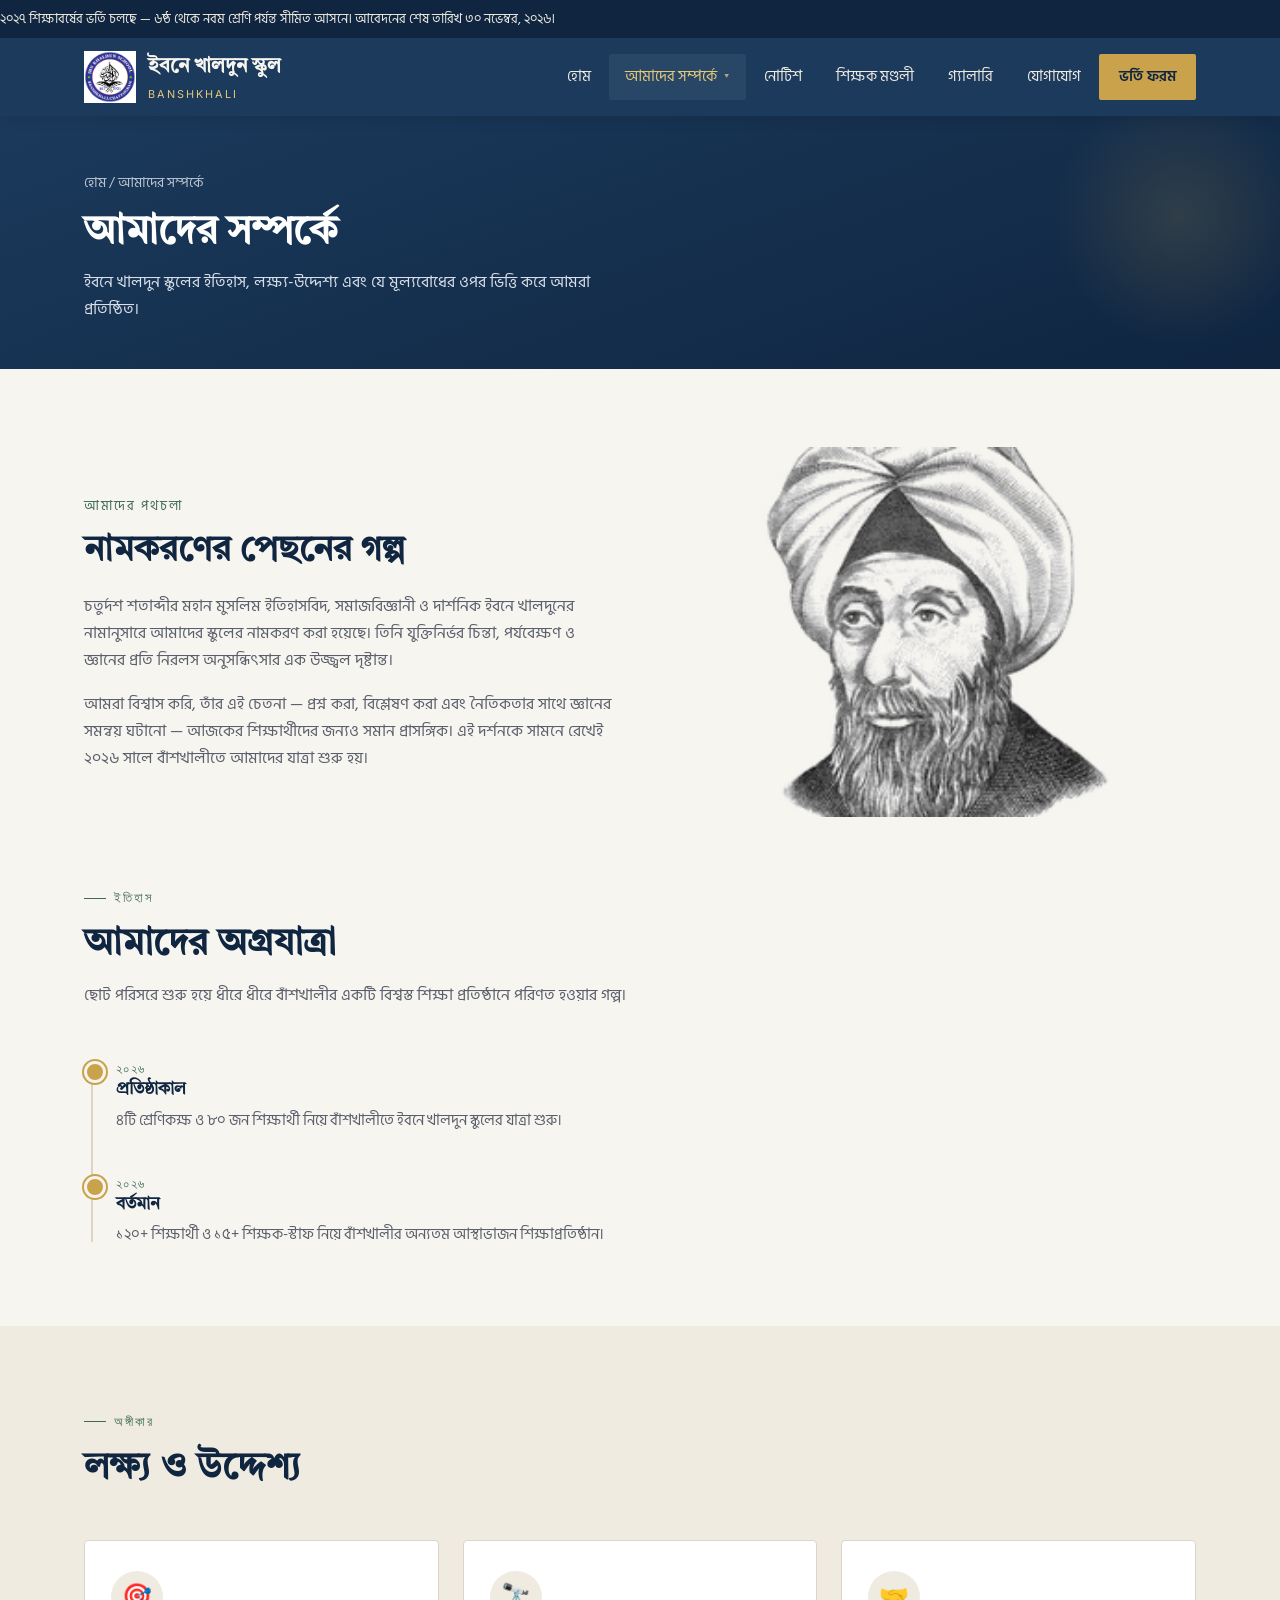
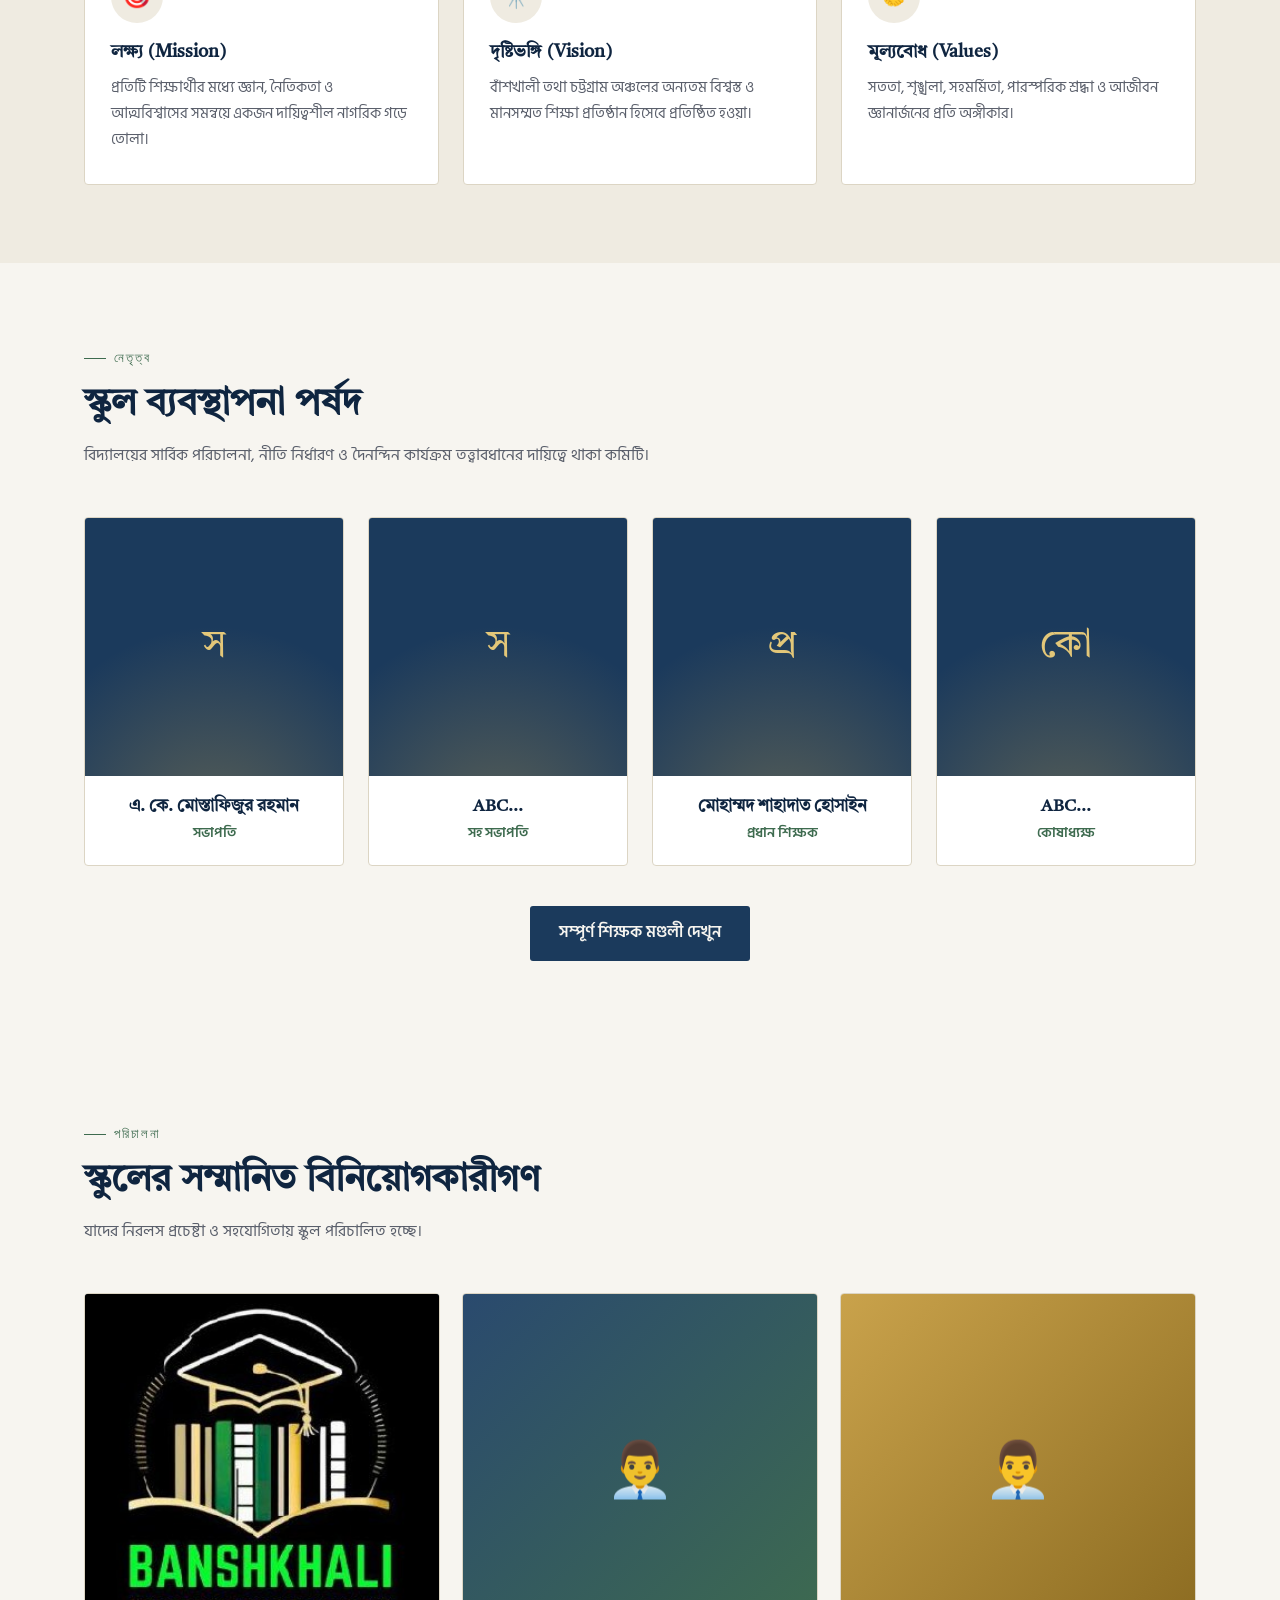
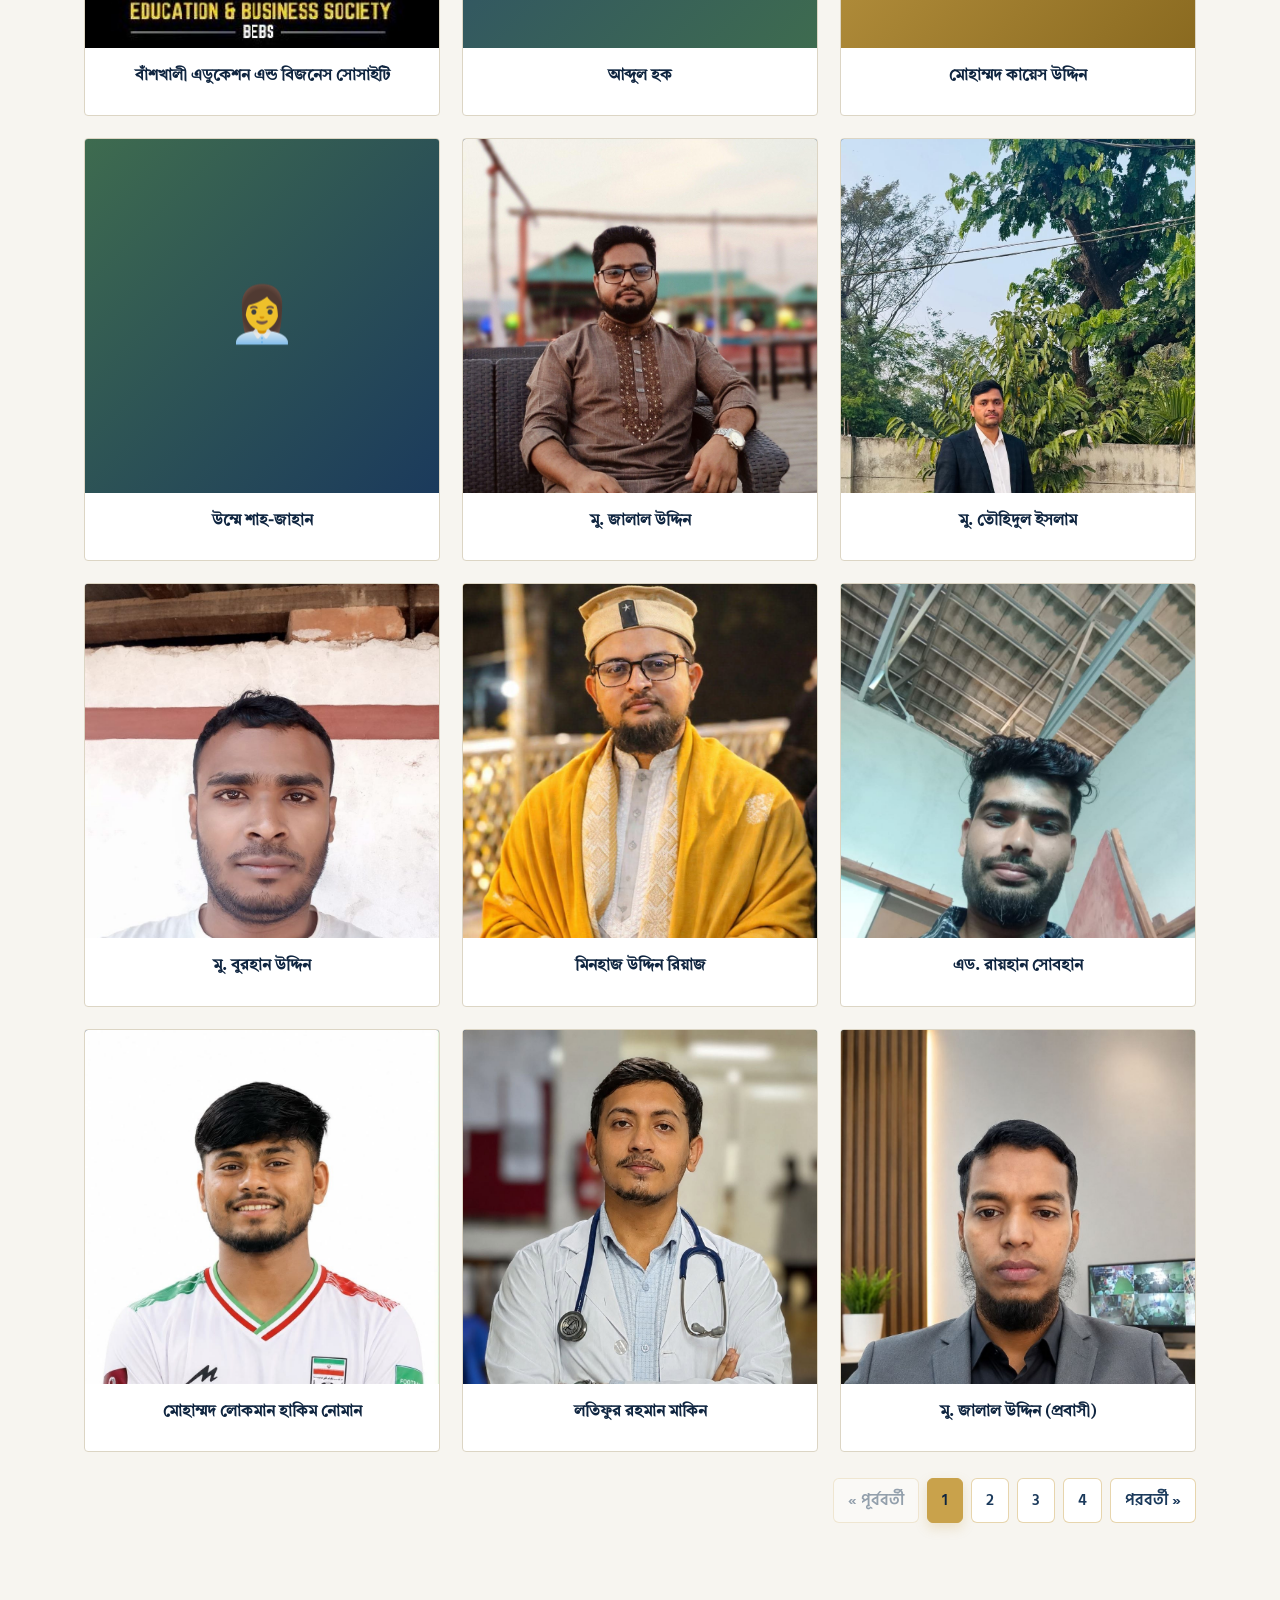
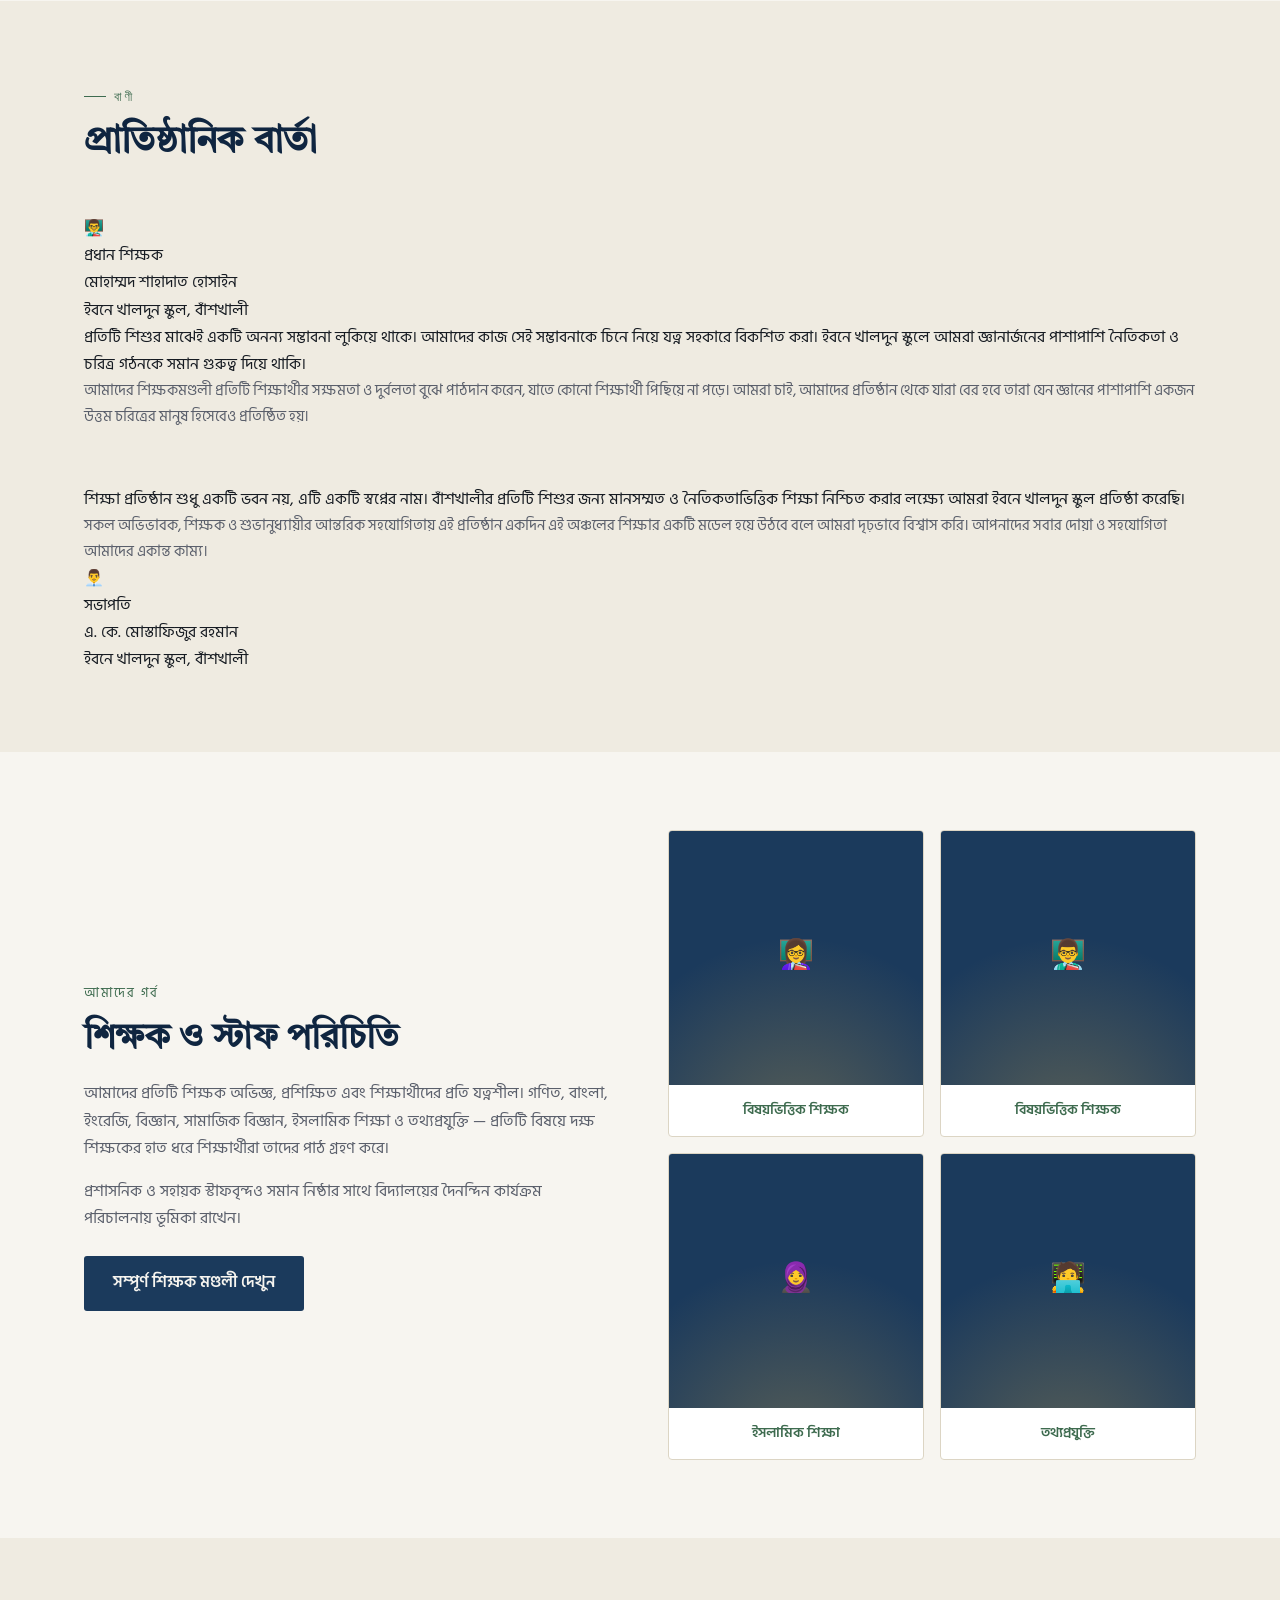
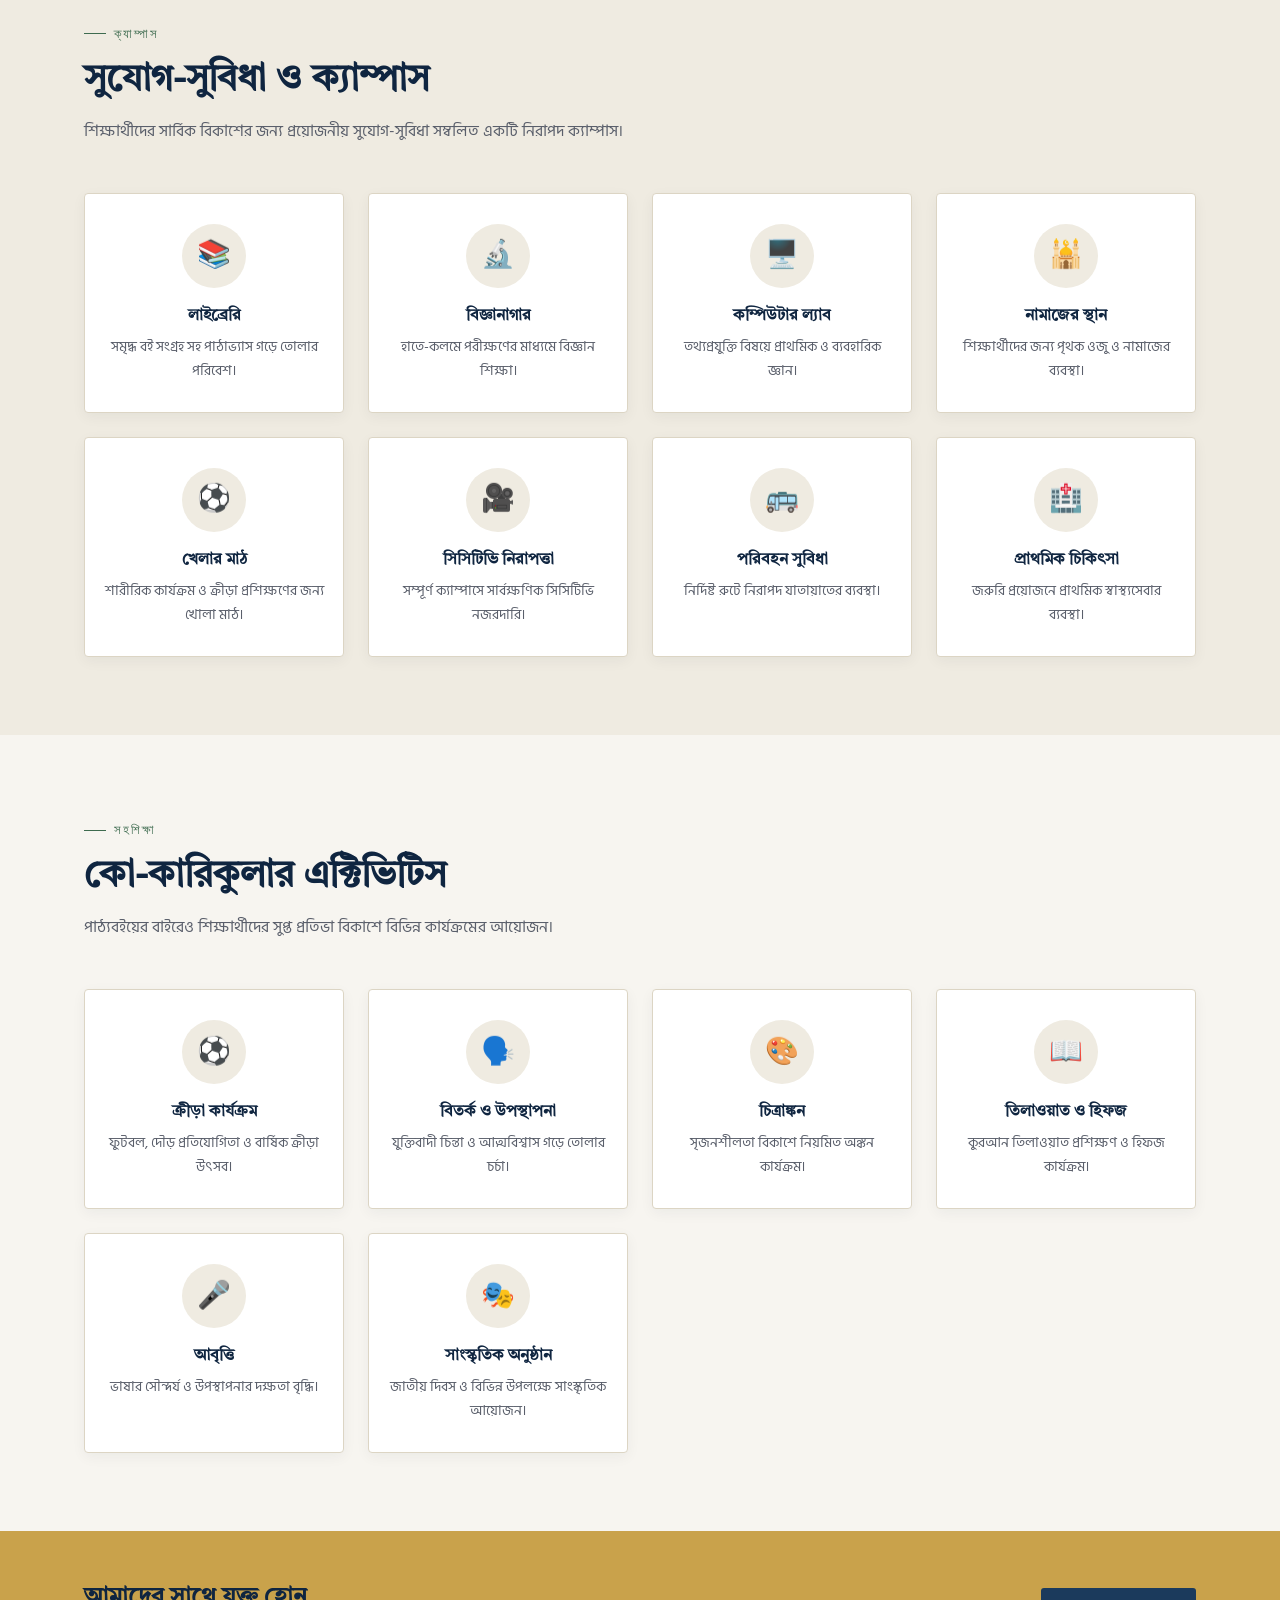
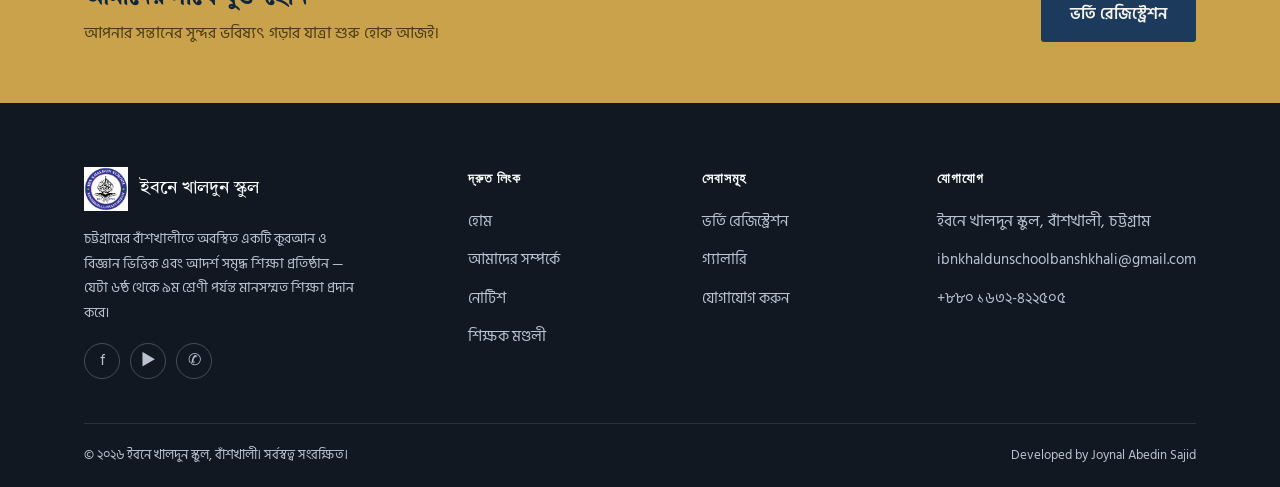
==== about.html @ ee24d661 "Add school website files" ====
<!DOCTYPE html>
<html lang="bn">

<head>
  <meta charset="UTF-8">
  <meta name="viewport" content="width=device-width, initial-scale=1">
  <meta name="robots" content="noindex, nofollow">
  <title>আমাদের সম্পর্কে — Ibn Khaldun School, Banshkhali</title>
  <link rel="icon" href="../assets/img/logo.png" type="image/png">
  <link rel="stylesheet" href="../assets/style.css">
</head>

<body>

  <div class="topbar">
    <div class="marquee">
      <div class="marquee-track">
        <span>২০২৭ শিক্ষাবর্ষের ভর্তি চলছে — ৬ষ্ঠ থেকে নবম শ্রেণি পর্যন্ত সীমিত আসনে। আবেদনের শেষ তারিখ ৩০ নভেম্বর,
          ২০২৬।</span>
      </div>
    </div>
  </div>

  <header class="site-header">
    <div class="nav-wrap">
      <a href="../index.html" class="brand">
        <img src="../assets/img/logo.png" alt="ইবনে খালদুন স্কুল লোগো">
        <div class="brand-text">
          <div class="bn">ইবনে খালদুন স্কুল</div>
          <div class="en">Banshkhali</div>
        </div>
      </a>
      <button class="hamburger" aria-label="মেনু খুলুন"
        aria-expanded="false"><span></span><span></span><span></span></button>
      <nav class="main-nav">
        <ul>
          <li><a href="../index.html">হোম</a></li>
          <li class="has-dropdown open-page">
            <a href="about.html" class="active">আমাদের সম্পর্কে <span class="caret">▾</span></a>
            <button class="dd-toggle" aria-label="সাবমেনু খুলুন"><span class="caret">▾</span></button>
            <div class="dropdown-panel">
              <a href="about.html#history"><span class="dd-ic">📖</span> আমাদের পরিচিতি ও ইতিহাস</a>
              <a href="about.html#board"><span class="dd-ic">🏛️</span> স্কুল পরিচালনা পর্ষদ</a>
              <a href="about.html#shareholders"><span class="dd-ic">🤝</span> সম্মানিত বিনিয়োগকারীগণ</a>
              <a href="about.html#staff-intro"><span class="dd-ic">👩‍🏫</span> শিক্ষক ও স্টাফ পরিচিতি</a>
              <a href="about.html#facilities"><span class="dd-ic">🏫</span> সুযোগ-সুবিধা ও ক্যাম্পাস</a>
              <a href="about.html#cocurricular"><span class="dd-ic">🎭</span> কো-কারিকুলার এক্টিভিটিস</a>
            </div>
          </li>
          <li><a href="notices.html">নোটিশ</a></li>
          <li><a href="staff.html">শিক্ষক মণ্ডলী</a></li>
          <li><a href="gallery.html">গ্যালারি</a></li>
          <li><a href="contact.html">যোগাযোগ</a></li>
          <li><a href="admission.html" class="nav-cta">ভর্তি ফরম</a></li>
        </ul>
      </nav>
    </div>
  </header>

  <div class="page-head">
    <div class="container">
      <div class="breadcrumb"><a href="../index.html">হোম</a> / আমাদের সম্পর্কে</div>
      <h1>আমাদের সম্পর্কে</h1>
      <p>ইবনে খালদুন স্কুলের ইতিহাস, লক্ষ্য-উদ্দেশ্য এবং যে মূল্যবোধের ওপর ভিত্তি করে আমরা প্রতিষ্ঠিত।</p>
    </div>
  </div>

  <!-- 1. স্কুলের পরিচিতি ও ইতিহাস -->
  <section id="history">
    <div class="container">
      <div class="grid-2" style="align-items:center; gap:56px;">
        <div class="reveal">
          <div class="kicker"
            style="display:inline-flex; align-items:center; gap:8px; color:var(--green); font-size:0.8rem; letter-spacing:2px; text-transform:uppercase; margin-bottom:12px;">
            আমাদের পথচলা</div>
          <h2 style="font-size:clamp(1.6rem,3vw,2.2rem); margin-bottom:18px;">নামকরণের পেছনের গল্প</h2>
          <p style="color:#5A5F6B; margin-bottom:16px;">চতুর্দশ শতাব্দীর মহান মুসলিম ইতিহাসবিদ, সমাজবিজ্ঞানী ও দার্শনিক
            ইবনে খালদুনের নামানুসারে আমাদের স্কুলের নামকরণ করা হয়েছে। তিনি যুক্তিনির্ভর চিন্তা, পর্যবেক্ষণ ও জ্ঞানের
            প্রতি নিরলস অনুসন্ধিৎসার এক উজ্জ্বল দৃষ্টান্ত।</p>
          <p style="color:#5A5F6B;">আমরা বিশ্বাস করি, তাঁর এই চেতনা — প্রশ্ন করা, বিশ্লেষণ করা এবং নৈতিকতার সাথে জ্ঞানের
            সমন্বয় ঘটানো — আজকের শিক্ষার্থীদের জন্যও সমান প্রাসঙ্গিক। এই দর্শনকে সামনে রেখেই ২০২৬ সালে বাঁশখালীতে
            আমাদের যাত্রা শুরু হয়।</p>
        </div>
        <div class="reveal">
          <img src="../assets/img/Ibn-Khaldun.webp" alt="ইবনে খালদুন"
            style="width:70%; margin:0 auto; border-radius:8px; display:block;">
        </div>
      </div>

      <div class="section-head reveal mt-40" style="margin-top:64px;">
        <div class="kicker">ইতিহাস</div>
        <h2>আমাদের অগ্রযাত্রা</h2>
        <p>ছোট পরিসরে শুরু হয়ে ধীরে ধীরে বাঁশখালীর একটি বিশ্বস্ত শিক্ষা প্রতিষ্ঠানে পরিণত হওয়ার গল্প।</p>
      </div>
      <div class="timeline reveal">
        <div class="timeline-item">
          <div class="year">২০২৬</div>
          <h4>প্রতিষ্ঠাকাল</h4>
          <p>৪টি শ্রেণিকক্ষ ও ৮০ জন শিক্ষার্থী নিয়ে বাঁশখালীতে ইবনে খালদুন স্কুলের যাত্রা শুরু।</p>
        </div>
        <div class="timeline-item">
          <div class="year">২০২৬</div>
          <h4>বর্তমান</h4>
          <p>১২০+ শিক্ষার্থী ও ১৫+ শিক্ষক-স্টাফ নিয়ে বাঁশখালীর অন্যতম আস্থাভাজন শিক্ষাপ্রতিষ্ঠান।</p>
        </div>
      </div>
    </div>
  </section>

  <!-- 2. লক্ষ্য ও উদ্দেশ্য -->
  <section class="section-alt" id="mission">
    <div class="container">
      <div class="section-head reveal">
        <div class="kicker">অঙ্গীকার</div>
        <h2>লক্ষ্য ও উদ্দেশ্য</h2>
      </div>
      <div class="grid-3">
        <div class="card reveal">
          <div class="icon">🎯</div>
          <h3>লক্ষ্য (Mission)</h3>
          <p>প্রতিটি শিক্ষার্থীর মধ্যে জ্ঞান, নৈতিকতা ও আত্মবিশ্বাসের সমন্বয়ে একজন দায়িত্বশীল নাগরিক গড়ে তোলা।</p>
        </div>
        <div class="card reveal">
          <div class="icon">🔭</div>
          <h3>দৃষ্টিভঙ্গি (Vision)</h3>
          <p>বাঁশখালী তথা চট্টগ্রাম অঞ্চলের অন্যতম বিশ্বস্ত ও মানসম্মত শিক্ষা প্রতিষ্ঠান হিসেবে প্রতিষ্ঠিত হওয়া।</p>
        </div>
        <div class="card reveal">
          <div class="icon">🤝</div>
          <h3>মূল্যবোধ (Values)</h3>
          <p>সততা, শৃঙ্খলা, সহমর্মিতা, পারস্পরিক শ্রদ্ধা ও আজীবন জ্ঞানার্জনের প্রতি অঙ্গীকার।</p>
        </div>
      </div>
    </div>
  </section>

  <!-- 3. স্কুল ব্যবস্থাপনা পর্ষদ -->
  <section id="board">
    <div class="container">
      <div class="section-head reveal">
        <div class="kicker">নেতৃত্ব</div>
        <h2>স্কুল ব্যবস্থাপনা পর্ষদ</h2>
        <p>বিদ্যালয়ের সার্বিক পরিচালনা, নীতি নির্ধারণ ও দৈনন্দিন কার্যক্রম তত্ত্বাবধানের দায়িত্বে থাকা কমিটি।</p>
      </div>
      <div class="grid-4 reveal">
        <div class="staff-card">
          <div class="staff-photo">স</div>
          <div class="staff-info">
            <h4>এ. কে. মোস্তাফিজুর রহমান</h4>
            <div class="role">সভাপতি</div>
          </div>
        </div>
        <div class="staff-card">
          <div class="staff-photo">স</div>
          <div class="staff-info">
            <h4>ABC...</h4>
            <div class="role">সহ সভাপতি</div>
          </div>
        </div>
        <div class="staff-card">
          <div class="staff-photo">প্র</div>
          <div class="staff-info">
            <h4>মোহাম্মদ শাহাদাত হোসাইন</h4>
            <div class="role">প্রধান শিক্ষক</div>
          </div>
        </div>
        <div class="staff-card">
          <div class="staff-photo">কো</div>
          <div class="staff-info">
            <h4>ABC...</h4>
            <div class="role">কোষাধ্যক্ষ</div>
          </div>
        </div>
      </div>
      <div class="center mt-40 reveal">
        <a href="staff.html" class="btn btn-navy">সম্পূর্ণ শিক্ষক মণ্ডলী দেখুন</a>
      </div>
    </div>
  </section>

  <!-- 4. স্কুলের সম্মানিত বিনিয়োগকারী ও পৃষ্ঠপোষকগণ -->
  <section class="shareholders" id="shareholders">
    <div class="container">
      <div class="section-head reveal">
        <div class="kicker">পরিচালনা</div>
        <h2>স্কুলের সম্মানিত বিনিয়োগকারীগণ</h2>
        <p>যাদের নিরলস প্রচেষ্টা ও সহযোগিতায় স্কুল পরিচালিত হচ্ছে।</p>
      </div>
      <div id="shGrid" class="shareholder-grid reveal">
        <div class="sh-card">
          <div class="sh-photo sh-ph-1"><img src="../assets/img/bebs.jpg" alt="বাঁশখালী এডুকেশন এন্ড বিজনেস সোসাইটি">
          </div>
          <div class="sh-body">
            <h3>বাঁশখালী এডুকেশন এন্ড বিজনেস সোসাইটি</h3>
          </div>
        </div>
        <div class="sh-card">
          <div class="sh-photo sh-ph-2"><span class="sh-avatar">👨‍💼</span></div>
          <div class="sh-body">
            <h3>আব্দুল হক</h3>
          </div>
        </div>
        <div class="sh-card">
          <div class="sh-photo sh-ph-3"><span class="sh-avatar">👨‍💼</span></div>
          <div class="sh-body">
            <h3>মোহাম্মদ কায়েস উদ্দিন</h3>
          </div>
        </div>
        <div class="sh-card">
          <div class="sh-photo sh-ph-4"><span class="sh-avatar">👩‍💼</span></div>
          <div class="sh-body">
            <h3>উম্মে শাহ-জাহান</h3>
          </div>
        </div>
        <div class="sh-card">
          <div class="sh-photo sh-ph-5"><img src="../assets/img/jalal1.jpg" alt="মু. জালাল উদ্দিন "></div>
          <div class="sh-body">
            <h3>মু. জালাল উদ্দিন</h3>
          </div>
        </div>
        <div class="sh-card">
          <div class="sh-photo sh-ph-1"><img src="../assets/img/tawhid.jfif" alt="মু. তৌহিদুল ইসলাম"></div>
          <div class="sh-body">
            <h3>মু. তৌহিদুল ইসলাম</h3>
          </div>
        </div>
        <div class="sh-card">
          <div class="sh-photo sh-ph-2"><img src="../assets/img/selim.jfif" alt="সেলিম মিয়া"></div>
          <div class="sh-body">
            <h3>মু. বুরহান উদ্দিন</h3>
          </div>
        </div>
        <div class="sh-card">
          <div class="sh-photo sh-ph-3"><img src="../assets/img/aman.jfif" alt="হাফেজ মাও. আমান উল্লাহ"></div>
          <div class="sh-body">
            <h3>মিনহাজ উদ্দিন রিয়াজ</h3>
          </div>
        </div>
        <div class="sh-card">
          <div class="sh-photo sh-ph-4"><img src="../assets/img/choton.jfif" alt="আব্দুর রহমান"></div>
          <div class="sh-body">
            <h3>এড. রায়হান সোবহান</h3>
          </div>
        </div>
        <div class="sh-card">
          <div class="sh-photo sh-ph-5"><img src="../assets/img/shashed.jfif" alt="শাহেদুল ইসলাম"></div>
          <div class="sh-body">
            <h3>মোহাম্মদ লোকমান হাকিম নোমান</h3>
          </div>
        </div>
        <div class="sh-card">
          <div class="sh-photo sh-ph-1"><img src="../assets/img/makin.jpg" alt="লতিফুর রহমান মাকিন"></div>
          <div class="sh-body">
            <h3>লতিফুর রহমান মাকিন</h3>
          </div>
        </div>
        <div class="sh-card">
          <div class="sh-photo sh-ph-2"><img src="../assets/img/rezaul.jfif" alt="রেজাউল আজিম"></div>
          <div class="sh-body">
            <h3>মু. জালাল উদ্দিন (প্রবাসী)</h3>
          </div>
        </div>
        <div class="sh-card">
          <div class="sh-photo sh-ph-3"><span class="sh-avatar">👨‍💼</span></div>
          <div class="sh-body">
            <h3>সাকিব হোসেন</h3>
          </div>
        </div>
        <div class="sh-card">
          <div class="sh-photo sh-ph-4"><span class="sh-avatar">👨‍💼</span></div>
          <div class="sh-body">
            <h3>মু. আলী মোর্শেদ কাজেম</h3>
          </div>
        </div>
        <div class="sh-card">
          <div class="sh-photo sh-ph-5"><span class="sh-avatar">👨‍💼</span></div>
          <div class="sh-body">
            <h3>মু. আব্দুল হক (প্রবাসী)</h3>
          </div>
        </div>
        <div class="sh-card">
          <div class="sh-photo sh-ph-1"><span class="sh-avatar">👨‍💼</span></div>
          <div class="sh-body">
            <h3>মোরশেদ আলম</h3>
          </div>
        </div>
        <div class="sh-card">
          <div class="sh-photo sh-ph-2"><img src="../assets/img/habibullah.jfif" alt="হাবিবুল্লাহ মিছবাহ"></div>
          <div class="sh-body">
            <h3>সেলিম মিয়া</h3>
          </div>
        </div>
        <div class="sh-card">
          <div class="sh-photo sh-ph-3"><span class="sh-avatar">👨‍💼</span></div>
          <div class="sh-body">
            <h3>হাফেজ মাও. আমান উল্লাহ</h3>
          </div>
        </div>
        <div class="sh-card">
          <div class="sh-photo sh-ph-4"><span class="sh-avatar">👨‍💼</span></div>
          <div class="sh-body">
            <h3>আব্দুর রহমান</h3>
          </div>
        </div>
        <div class="sh-card">
          <div class="sh-photo sh-ph-5"><span class="sh-avatar">👨‍💼</span></div>
          <div class="sh-body">
            <h3>শাহেদুল ইসলাম</h3>
          </div>
        </div>
        <div class="sh-card">
          <div class="sh-photo sh-ph-1"><span class="sh-avatar">👨‍💼</span></div>
          <div class="sh-body">
            <h3>মু. হুমায়ুন কবির</h3>
          </div>
        </div>
        <div class="sh-card">
          <div class="sh-photo sh-ph-2"><img src="../assets/img/parvez.jfif" alt="পারভেজ মিয়া"></div>
          <div class="sh-body">
            <h3>রেজাউল আজিম</h3>
          </div>
        </div>
        <div class="sh-card">
          <div class="sh-photo sh-ph-3"><span class="sh-avatar">👨‍💼</span></div>
          <div class="sh-body">
            <h3>আমান উল্লাহ</h3>
          </div>
        </div>
        <div class="sh-card">
          <div class="sh-photo sh-ph-4"><img src="../assets/img/nezam.jfif" alt="মু. নেজাম উদ্দিন"></div>
          <div class="sh-body">
            <h3>মোরশেদুল ইসলাম</h3>
          </div>
        </div>
        <div class="sh-card">
          <div class="sh-photo sh-ph-5"><span class="sh-avatar">👨‍💼</span></div>
          <div class="sh-body">
            <h3>মু. নুরুল হক</h3>
          </div>
        </div>
        <div class="sh-card">
          <div class="sh-photo sh-ph-1"><span class="sh-avatar">👨‍💼</span></div>
          <div class="sh-body">
            <h3>এড. মু. জাকের হোসাইন</h3>
          </div>
        </div>
        <div class="sh-card">
          <div class="sh-photo sh-ph-2"><span class="sh-avatar">👨‍💼</span></div>
          <div class="sh-body">
            <h3>মাহমুদুল ইসলাম</h3>
          </div>
        </div>
        <div class="sh-card">
          <div class="sh-photo sh-ph-3"><img src="../assets/img/rhn.png" alt="মু. রায়হান উদ্দিন"></div>
          <div class="sh-body">
            <h3>মোহাম্মদ মিজান</h3>
          </div>
        </div>
        <div class="sh-card">
          <div class="sh-photo sh-ph-4"><img src="../assets/img/mamun.jfif" alt="আব্দুল্লাহ আল মামুন"></div>
          <div class="sh-body">
            <h3>মু. আনোয়ারুল ইসলাম</h3>
          </div>
        </div>
        <div class="sh-card">
          <div class="sh-photo sh-ph-5"><img src="../assets/img/shamshu.jfif" alt="মাওলানা শামসুদ্দীন"></div>
          <div class="sh-body">
            <h3>মু. কামাল হোসাইন (প্রবাসী)</h3>
          </div>
        </div>
        <div class="sh-card">
          <div class="sh-photo sh-ph-1"><span class="sh-avatar">👨‍💼</span></div>
          <div class="sh-body">
            <h3>মু. আমিনুর রহমান</h3>
          </div>
        </div>
        <div class="sh-card">
          <div class="sh-photo sh-ph-2"><span class="sh-avatar">👨‍💼</span></div>
          <div class="sh-body">
            <h3>হাবিবুল্লাহ মিছবাহ</h3>
          </div>
        </div>
        <div class="sh-card">
          <div class="sh-photo sh-ph-3"><span class="sh-avatar">👨‍💼</span></div>
          <div class="sh-body">
            <h3>মনজুর আলম</h3>
          </div>
        </div>
        <div class="sh-card">
          <div class="sh-photo sh-ph-4"><span class="sh-avatar">👨‍💼</span></div>
          <div class="sh-body">
            <h3>মু. ইলিয়াস</h3>
          </div>
        </div>
        <div class="sh-card">
          <div class="sh-photo sh-ph-5"><span class="sh-avatar">👨‍💼</span></div>
          <div class="sh-body">
            <h3>এনামুল হক</h3>
          </div>
        </div>
        <div class="sh-card">
          <div class="sh-photo sh-ph-1"><span class="sh-avatar">👨‍💼</span></div>
          <div class="sh-body">
            <h3>আবুল কালাম</h3>
          </div>
        </div>
        <div class="sh-card">
          <div class="sh-photo sh-ph-2"><span class="sh-avatar">👨‍💼</span></div>
          <div class="sh-body">
            <h3>পারভেজ মিয়া</h3>
          </div>
        </div>
        <div class="sh-card">
          <div class="sh-photo sh-ph-3"><span class="sh-avatar">👨‍💼</span></div>
          <div class="sh-body">
            <h3>সাইয়েদ মাহমুদ আরিফ</h3>
          </div>
        </div>
        <div class="sh-card">
          <div class="sh-photo sh-ph-4"><span class="sh-avatar">👨‍💼</span></div>
          <div class="sh-body">
            <h3>মু. নেজাম উদ্দিন</h3>
          </div>
        </div>
        <div class="sh-card">
          <div class="sh-photo sh-ph-5"><span class="sh-avatar">👨‍💼</span></div>
          <div class="sh-body">
            <h3>হাসানুল বান্না আরাফাত</h3>
          </div>
        </div>
        <div class="sh-card">
          <div class="sh-photo sh-ph-1"><span class="sh-avatar">👨‍💼</span></div>
          <div class="sh-body">
            <h3>মীর কাসেম</h3>
          </div>
        </div>
        <div class="sh-card">
          <div class="sh-photo sh-ph-2"><span class="sh-avatar">👩‍💼</span></div>
          <div class="sh-body">
            <h3>মারজান আক্তার</h3>
          </div>
        </div>
        <div class="sh-card">
          <div class="sh-photo sh-ph-3"><span class="sh-avatar">👨‍💼</span></div>
          <div class="sh-body">
            <h3>মু. রায়হান উদ্দিন</h3>
          </div>
        </div>
        <div class="sh-card">
          <div class="sh-photo sh-ph-4"><span class="sh-avatar">👨‍💼</span></div>
          <div class="sh-body">
            <h3>আব্দুল্লাহ আল মামুন</h3>
          </div>
        </div>
        <div class="sh-card">
          <div class="sh-photo sh-ph-5"><span class="sh-avatar">👨‍💼</span></div>
          <div class="sh-body">
            <h3>মাওলানা শামসুদ্দীন</h3>
          </div>
        </div>
      </div>
      <div id="shPagination" class="staff-pagination"></div>
    </div>
  </section>

  <!-- 5. প্রাতিষ্ঠানিক বার্তা -->
  <section class="section-alt" id="message">
    <div class="container">
      <div class="section-head reveal">
        <div class="kicker">বাণী</div>
        <h2>প্রাতিষ্ঠানিক বার্তা</h2>
      </div>

      <div class="leader-msg reveal">
        <div class="leader-photo-wrap">
          <div class="leader-photo"><span>👨‍🏫</span></div>
          <div>
            <div class="leader-role">প্রধান শিক্ষক</div>
            <div class="leader-name">মোহাম্মদ শাহাদাত হোসাইন</div>
            <div class="leader-school">ইবনে খালদুন স্কুল, বাঁশখালী</div>
          </div>
        </div>
        <div>
          <p class="leader-quote">প্রতিটি শিশুর মাঝেই একটি অনন্য সম্ভাবনা লুকিয়ে থাকে। আমাদের কাজ সেই সম্ভাবনাকে চিনে
            নিয়ে যত্ন সহকারে বিকশিত করা। ইবনে খালদুন স্কুলে আমরা জ্ঞানার্জনের পাশাপাশি নৈতিকতা ও চরিত্র গঠনকে সমান
            গুরুত্ব দিয়ে থাকি।</p>
          <p style="color:#5A5F6B; font-size:0.95rem;">আমাদের শিক্ষকমণ্ডলী প্রতিটি শিক্ষার্থীর সক্ষমতা ও দুর্বলতা বুঝে
            পাঠদান করেন, যাতে কোনো শিক্ষার্থী পিছিয়ে না পড়ে। আমরা চাই, আমাদের প্রতিষ্ঠান থেকে যারা বের হবে তারা যেন
            জ্ঞানের পাশাপাশি একজন উত্তম চরিত্রের মানুষ হিসেবেও প্রতিষ্ঠিত হয়।</p>
        </div>
      </div>

      <div class="leader-msg reverse reveal mt-40" style="margin-top:56px;">
        <div>
          <p class="leader-quote">শিক্ষা প্রতিষ্ঠান শুধু একটি ভবন নয়, এটি একটি স্বপ্নের নাম। বাঁশখালীর প্রতিটি শিশুর
            জন্য মানসম্মত ও নৈতিকতাভিত্তিক শিক্ষা নিশ্চিত করার লক্ষ্যে আমরা ইবনে খালদুন স্কুল প্রতিষ্ঠা করেছি।</p>
          <p style="color:#5A5F6B; font-size:0.95rem;">সকল অভিভাবক, শিক্ষক ও শুভানুধ্যায়ীর আন্তরিক সহযোগিতায় এই
            প্রতিষ্ঠান একদিন এই অঞ্চলের শিক্ষার একটি মডেল হয়ে উঠবে বলে আমরা দৃঢ়ভাবে বিশ্বাস করি। আপনাদের সবার দোয়া ও
            সহযোগিতা আমাদের একান্ত কাম্য।</p>
        </div>
        <div class="leader-photo-wrap">
          <div class="leader-photo"><span>👨‍💼</span></div>
          <div>
            <div class="leader-role">সভাপতি</div>
            <div class="leader-name">এ. কে. মোস্তাফিজুর রহমান</div>
            <div class="leader-school">ইবনে খালদুন স্কুল, বাঁশখালী</div>
          </div>
        </div>
      </div>
    </div>
  </section>

  <!-- 6. শিক্ষক ও স্টাফ পরিচিতি -->
  <section id="staff-intro">
    <div class="container">
      <div class="grid-2" style="align-items:center; gap:56px;">
        <div class="reveal">
          <div class="kicker"
            style="display:inline-flex; align-items:center; gap:8px; color:var(--green); font-size:0.8rem; letter-spacing:2px; text-transform:uppercase; margin-bottom:12px;">
            আমাদের গর্ব</div>
          <h2 style="font-size:clamp(1.6rem,3vw,2.2rem); margin-bottom:18px;">শিক্ষক ও স্টাফ পরিচিতি</h2>
          <p style="color:#5A5F6B; margin-bottom:16px;">আমাদের প্রতিটি শিক্ষক অভিজ্ঞ, প্রশিক্ষিত এবং শিক্ষার্থীদের প্রতি
            যত্নশীল। গণিত, বাংলা, ইংরেজি, বিজ্ঞান, সামাজিক বিজ্ঞান, ইসলামিক শিক্ষা ও তথ্যপ্রযুক্তি — প্রতিটি বিষয়ে দক্ষ
            শিক্ষকের হাত ধরে শিক্ষার্থীরা তাদের পাঠ গ্রহণ করে।</p>
          <p style="color:#5A5F6B;">প্রশাসনিক ও সহায়ক স্টাফবৃন্দও সমান নিষ্ঠার সাথে বিদ্যালয়ের দৈনন্দিন কার্যক্রম
            পরিচালনায় ভূমিকা রাখেন।</p>
          <a href="staff.html" class="btn btn-navy mt-24" style="display:inline-block;">সম্পূর্ণ শিক্ষক মণ্ডলী দেখুন</a>
        </div>
        <div class="reveal">
          <div class="grid-2" style="gap:16px;">
            <div class="staff-card">
              <div class="staff-photo" style="aspect-ratio:1/1; font-size:1.8rem;">👩‍🏫</div>
              <div class="staff-info" style="padding:14px;">
                <div class="role">বিষয়ভিত্তিক শিক্ষক</div>
              </div>
            </div>
            <div class="staff-card">
              <div class="staff-photo" style="aspect-ratio:1/1; font-size:1.8rem;">👨‍🏫</div>
              <div class="staff-info" style="padding:14px;">
                <div class="role">বিষয়ভিত্তিক শিক্ষক</div>
              </div>
            </div>
            <div class="staff-card">
              <div class="staff-photo" style="aspect-ratio:1/1; font-size:1.8rem;">🧕</div>
              <div class="staff-info" style="padding:14px;">
                <div class="role">ইসলামিক শিক্ষা</div>
              </div>
            </div>
            <div class="staff-card">
              <div class="staff-photo" style="aspect-ratio:1/1; font-size:1.8rem;">🧑‍💻</div>
              <div class="staff-info" style="padding:14px;">
                <div class="role">তথ্যপ্রযুক্তি</div>
              </div>
            </div>
          </div>
        </div>
      </div>
    </div>
  </section>

  <!-- 7. সুযোগ-সুবিধা ও ক্যাম্পাস -->
  <section class="section-alt" id="facilities">
    <div class="container">
      <div class="section-head reveal">
        <div class="kicker">ক্যাম্পাস</div>
        <h2>সুযোগ-সুবিধা ও ক্যাম্পাস</h2>
        <p>শিক্ষার্থীদের সার্বিক বিকাশের জন্য প্রয়োজনীয় সুযোগ-সুবিধা সম্বলিত একটি নিরাপদ ক্যাম্পাস।</p>
      </div>
      <div class="feature-row reveal">
        <div class="feature-item">
          <div class="fi-icon">📚</div>
          <h4>লাইব্রেরি</h4>
          <p>সমৃদ্ধ বই সংগ্রহ সহ পাঠাভ্যাস গড়ে তোলার পরিবেশ।</p>
        </div>
        <div class="feature-item">
          <div class="fi-icon">🔬</div>
          <h4>বিজ্ঞানাগার</h4>
          <p>হাতে-কলমে পরীক্ষণের মাধ্যমে বিজ্ঞান শিক্ষা।</p>
        </div>
        <div class="feature-item">
          <div class="fi-icon">🖥️</div>
          <h4>কম্পিউটার ল্যাব</h4>
          <p>তথ্যপ্রযুক্তি বিষয়ে প্রাথমিক ও ব্যবহারিক জ্ঞান।</p>
        </div>
        <div class="feature-item">
          <div class="fi-icon">🕌</div>
          <h4>নামাজের স্থান</h4>
          <p>শিক্ষার্থীদের জন্য পৃথক ওজু ও নামাজের ব্যবস্থা।</p>
        </div>
        <div class="feature-item">
          <div class="fi-icon">⚽</div>
          <h4>খেলার মাঠ</h4>
          <p>শারীরিক কার্যক্রম ও ক্রীড়া প্রশিক্ষণের জন্য খোলা মাঠ।</p>
        </div>
        <div class="feature-item">
          <div class="fi-icon">🎥</div>
          <h4>সিসিটিভি নিরাপত্তা</h4>
          <p>সম্পূর্ণ ক্যাম্পাসে সার্বক্ষণিক সিসিটিভি নজরদারি।</p>
        </div>
        <div class="feature-item">
          <div class="fi-icon">🚌</div>
          <h4>পরিবহন সুবিধা</h4>
          <p>নির্দিষ্ট রুটে নিরাপদ যাতায়াতের ব্যবস্থা।</p>
        </div>
        <div class="feature-item">
          <div class="fi-icon">🏥</div>
          <h4>প্রাথমিক চিকিৎসা</h4>
          <p>জরুরি প্রয়োজনে প্রাথমিক স্বাস্থ্যসেবার ব্যবস্থা।</p>
        </div>
      </div>
    </div>
  </section>

  <!-- 8. কো-কারিকুলার এক্টিভিটিস -->
  <section id="cocurricular">
    <div class="container">
      <div class="section-head reveal">
        <div class="kicker">সহশিক্ষা</div>
        <h2>কো-কারিকুলার এক্টিভিটিস</h2>
        <p>পাঠ্যবইয়ের বাইরেও শিক্ষার্থীদের সুপ্ত প্রতিভা বিকাশে বিভিন্ন কার্যক্রমের আয়োজন।</p>
      </div>
      <div class="feature-row reveal">
        <div class="feature-item">
          <div class="fi-icon">⚽</div>
          <h4>ক্রীড়া কার্যক্রম</h4>
          <p>ফুটবল, দৌড় প্রতিযোগিতা ও বার্ষিক ক্রীড়া উৎসব।</p>
        </div>
        <div class="feature-item">
          <div class="fi-icon">🗣️</div>
          <h4>বিতর্ক ও উপস্থাপনা</h4>
          <p>যুক্তিবাদী চিন্তা ও আত্মবিশ্বাস গড়ে তোলার চর্চা।</p>
        </div>
        <div class="feature-item">
          <div class="fi-icon">🎨</div>
          <h4>চিত্রাঙ্কন</h4>
          <p>সৃজনশীলতা বিকাশে নিয়মিত অঙ্কন কার্যক্রম।</p>
        </div>
        <div class="feature-item">
          <div class="fi-icon">📖</div>
          <h4>তিলাওয়াত ও হিফজ</h4>
          <p>কুরআন তিলাওয়াত প্রশিক্ষণ ও হিফজ কার্যক্রম।</p>
        </div>
        <div class="feature-item">
          <div class="fi-icon">🎤</div>
          <h4>আবৃত্তি</h4>
          <p>ভাষার সৌন্দর্য ও উপস্থাপনার দক্ষতা বৃদ্ধি।</p>
        </div>
        <div class="feature-item">
          <div class="fi-icon">🎭</div>
          <h4>সাংস্কৃতিক অনুষ্ঠান</h4>
          <p>জাতীয় দিবস ও বিভিন্ন উপলক্ষে সাংস্কৃতিক আয়োজন।</p>
        </div>
      </div>
    </div>
  </section>


  <div class="cta-strip">
    <div class="container">
      <div>
        <h3>আমাদের সাথে যুক্ত হোন</h3>
        <p>আপনার সন্তানের সুন্দর ভবিষ্যৎ গড়ার যাত্রা শুরু হোক আজই।</p>
      </div>
      <a href="admission.html" class="btn btn-navy">ভর্তি রেজিস্ট্রেশন</a>
    </div>
  </div>

  <footer>
    <div class="container">
      <div class="footer-grid">
        <div>
          <div class="footer-brand"><img src="../assets/img/logo.png" alt="লোগো">
            <div class="bn">ইবনে খালদুন স্কুল</div>
          </div>
          <p class="desc">চট্টগ্রামের বাঁশখালীতে অবস্থিত একটি কুরআন ও বিজ্ঞান ভিত্তিক এবং আদর্শ সমৃদ্ধ শিক্ষা প্রতিষ্ঠান
            — যেটা ৬ষ্ঠ থেকে ৯ম শ্রেণী পর্যন্ত মানসম্মত শিক্ষা প্রদান করে।</p>
          <div class="social-row"><a href="#" aria-label="Facebook">f</a><a href="#" aria-label="YouTube">▶</a><a
              href="#" aria-label="WhatsApp">✆</a></div>
        </div>
        <div>
          <h5>দ্রুত লিংক</h5>
          <ul>
            <li><a href="../index.html">হোম</a></li>
            <li><a href="about.html">আমাদের সম্পর্কে</a></li>
            <li><a href="notices.html">নোটিশ</a></li>
            <li><a href="staff.html">শিক্ষক মণ্ডলী</a></li>
          </ul>
        </div>
        <div>
          <h5>সেবাসমূহ</h5>
          <ul>
            <li><a href="admission.html">ভর্তি রেজিস্ট্রেশন</a></li>
            <li><a href="gallery.html">গ্যালারি</a></li>
            <li><a href="contact.html">যোগাযোগ করুন</a></li>
          </ul>
        </div>
        <div>
          <h5>যোগাযোগ</h5>
          <ul>
            <li>ইবনে খালদুন স্কুল, বাঁশখালী, চট্টগ্রাম</li>
            <li><a href="mailto:ibnkhaldunschoolbanshkhali@gmail.com">ibnkhaldunschoolbanshkhali@gmail.com</a></li>
            <li><a href="tel:+8801632422505">+৮৮০ ১৬৩২-৪২২৫০৫</a></li>
          </ul>
        </div>
      </div>
      <div class="footer-bottom">
        <span>© ২০২৬ ইবনে খালদুন স্কুল, বাঁশখালী। সর্বস্বত্ব সংরক্ষিত।</span>
        <span><a href="https://wa.me/8801642622989" target="_blank" rel="noopener"
            style="color:inherit; text-decoration:none;">Developed by Joynal Abedin Sajid</a></span>
      </div>
    </div>
  </footer>

  <script src="../assets/main.js"></script>
  <script>
  (function () {
    var perPage = 12;
    var grid = document.getElementById('shGrid');
    var pagination = document.getElementById('shPagination');
    if (!grid || !pagination) return;
    var cards = Array.prototype.slice.call(grid.querySelectorAll('.sh-card'));
    var totalPages = Math.ceil(cards.length / perPage);
    var currentPage = 1;
    var mobileQuery = window.matchMedia('(max-width: 640px)');

    function isMobile() { return mobileQuery.matches; }
    function renderPagination() {
      if (isMobile() || totalPages <= 1) { pagination.innerHTML = ''; return; }
      var html = '<button data-page="prev" ' + (currentPage === 1 ? 'disabled' : '') + '>« পূর্ববর্তী</button>';
      for (var page = 1; page <= totalPages; page += 1) {
        html += '<button data-page="' + page + '" class="' + (page === currentPage ? 'active' : '') + '">' + page + '</button>';
      }
      html += '<button data-page="next" ' + (currentPage === totalPages ? 'disabled' : '') + '>পরবর্তী »</button>';
      pagination.innerHTML = html;
    }
    function showPage(page, shouldScroll) {
      if (isMobile()) {
        cards.forEach(function (card) { card.style.display = ''; });
        renderPagination();
        return;
      }
      currentPage = page;
      cards.forEach(function (card, index) {
        card.style.display = index >= (page - 1) * perPage && index < page * perPage ? '' : 'none';
      });
      renderPagination();
      if (shouldScroll) grid.scrollIntoView({ behavior: 'smooth', block: 'start' });
    }
    pagination.addEventListener('click', function (event) {
      var button = event.target.closest('button[data-page]');
      if (!button) return;
      var value = button.getAttribute('data-page');
      if (value === 'prev' && currentPage > 1) showPage(currentPage - 1, true);
      else if (value === 'next' && currentPage < totalPages) showPage(currentPage + 1, true);
      else if (value !== 'prev' && value !== 'next') showPage(parseInt(value, 10), true);
    });
    showPage(1, false);
    window.addEventListener('resize', function () { showPage(currentPage, false); });
  }());
  </script>
</body>

</html>
---- assets/style.css ----
/* ===========================================================
   Ibn Khaldun School, Banshkhali — Design System
   Palette: Navy (#1B3A5C), Ink (#161B22), Gold (#C9A24B),
            Paper (#F7F5F0), Paper-dim (#EFEBE1), Green-accent (#3E6B4F)
   Type: Tiro Bangla / Lora (display), Hind Siliguri / Inter (body)
=========================================================== */

@import url('https://fonts.googleapis.com/css2?family=Tiro+Bangla:ital@0;1&family=Hind+Siliguri:wght@300;400;500;600;700&family=Lora:ital,wght@0,500;0,600;0,700;1,500&family=Inter:wght@400;500;600;700&display=swap');

:root {
  --navy: #1B3A5C;
  --navy-dark: #0F2540;
  --navy-mid: #2A4A6E;
  --ink: #161B22;
  --gold: #C9A24B;
  --gold-light: #E4C87A;
  --paper: #F7F5F0;
  --paper-dim: #EFEBE1;
  --paper-line: #DCD5C4;
  --green: #3E6B4F;
  --white: #FFFFFF;
  --shadow: 0 8px 30px rgba(15, 37, 64, 0.10);
  --radius: 4px;
  --max-w: 1160px;
}

* {
  box-sizing: border-box;
  margin: 0;
  padding: 0;
}

html {
  scroll-behavior: smooth;
}

body {
  font-family: 'Hind Siliguri', 'Inter', sans-serif;
  background: var(--paper);
  color: var(--ink);
  line-height: 1.7;
  -webkit-font-smoothing: antialiased;
}

h1,
h2,
h3,
h4,
.serif {
  font-family: 'Tiro Bangla', 'Lora', serif;
  font-weight: 600;
  color: var(--navy-dark);
  line-height: 1.3;
}

a {
  color: inherit;
  text-decoration: none;
}

img {
  max-width: 100%;
  display: block;
}

ul {
  list-style: none;
}

button {
  font-family: inherit;
  cursor: pointer;
}

.container {
  max-width: var(--max-w);
  margin: 0 auto;
  padding: 0 24px;
}

@media (prefers-reduced-motion: reduce) {
  * {
    animation-duration: 0.01ms !important;
    transition-duration: 0.01ms !important;
    scroll-behavior: auto !important;
  }
}

/* ---------- Focus ---------- */
a:focus-visible,
button:focus-visible,
input:focus-visible,
textarea:focus-visible,
select:focus-visible {
  outline: 2px solid var(--gold);
  outline-offset: 3px;
}

/* ---------- Topbar ---------- */
.topbar {
  background: var(--navy-dark);
  color: var(--paper-dim);
  font-size: 0.82rem;
  position: sticky;
  top: 0;
  z-index: 200;
}

.topbar .container {
  display: flex;
  justify-content: space-between;
  align-items: center;
  padding-top: 8px;
  padding-bottom: 8px;
  flex-wrap: wrap;
  gap: 6px;
}

.topbar a {
  color: var(--gold-light);
}

.topbar .tb-items {
  display: flex;
  gap: 20px;
  flex-wrap: wrap;
}

.topbar .tb-items span {
  opacity: 0.85;
}

.marquee {
  overflow: hidden;
  white-space: nowrap;
}

.marquee-track {
  display: inline-block;
  padding: 8px 0;
  animation: marquee-rtl 40s linear infinite;
}

.marquee-track>* {
  margin-right: 36px;
}

@keyframes marquee-rtl {
  from {
    transform: translateX(100vw);
  }

  to {
    transform: translateX(-100%);
  }
}

/* ---------- Header / Nav ---------- */
header.site-header {
  background: var(--navy);
  position: sticky;
  top: var(--topbar-h, 36px);
  z-index: 100;
  box-shadow: 0 2px 14px rgba(0, 0, 0, 0.12);
}

.nav-wrap {
  display: flex;
  align-items: center;
  justify-content: space-between;
  width: 100%;
  max-width: var(--max-w);
  margin: 0 auto;
  padding: 12px 24px;
}

.brand {
  display: flex;
  align-items: center;
  gap: 12px;
  color: var(--paper);
  min-width: 0;
}

.brand img {
  width: 52px;
  height: 52px;
  flex: 0 0 52px;
}

.brand .brand-text .bn {
  font-family: 'Tiro Bangla', serif;
  font-size: 1.28rem;
  font-weight: 600;
  color: var(--paper);
  white-space: nowrap;
}

.brand .brand-text .en {
  font-family: 'Inter', sans-serif;
  font-size: 0.68rem;
  letter-spacing: 2px;
  color: var(--gold-light);
  text-transform: uppercase;
}

nav.main-nav ul {
  display: flex;
  gap: 2px;
  align-items: center;
}

nav.main-nav a {
  display: block;
  padding: 10px 16px;
  color: var(--paper-dim);
  font-size: 0.96rem;
  border-radius: 2px;
  transition: color .2s, background .2s;
}

nav.main-nav a:hover,
nav.main-nav a.active {
  color: var(--gold-light);
  background: rgba(255, 255, 255, 0.06);
}

.nav-cta {
  background: var(--gold);
  color: var(--navy-dark) !important;
  font-weight: 600;
  padding: 10px 20px !important;
  border-radius: 3px;
}

.nav-cta:hover {
  background: var(--gold-light);
  color: var(--navy-dark) !important;
}

.hamburger {
  display: none;
  background: none;
  border: none;
  width: 40px;
  height: 40px;
  flex-direction: column;
  justify-content: center;
  align-items: center;
  gap: 5px;
}

.hamburger span {
  width: 24px;
  height: 2px;
  background: var(--paper);
  display: block;
}

@media (max-width: 940px) {
  .nav-wrap {
    padding: 10px 16px;
  }

  .hamburger {
    display: flex;
    flex: 0 0 40px;
    margin-left: 12px;
  }

  nav.main-nav {
    position: absolute;
    top: 100%;
    left: 0;
    right: 0;
    background: var(--navy);
    display: none;
    box-shadow: 0 10px 20px rgba(0, 0, 0, 0.18);
  }

  nav.main-nav.open {
    display: block;
  }

  nav.main-nav ul {
    flex-direction: column;
    padding: 8px 24px 18px;
  }

  nav.main-nav a {
    padding: 12px 4px;
    border-bottom: 1px solid rgba(255, 255, 255, 0.08);
    border-radius: 0;
  }

  .nav-cta {
    margin-top: 10px;
    display: inline-block;
  }

  .topbar .container {
    justify-content: center;
    text-align: center;
  }
}

@media (max-width:560px) {
  .brand {
    gap: 9px;
  }

  .brand img {
    width: 46px;
    height: 46px;
    flex-basis: 46px;
  }

  .brand .brand-text .bn {
    font-size: 1.08rem;
  }

  .brand .brand-text .en {
    font-size: 0.6rem;
    letter-spacing: 1.6px;
  }
}

/* ---------- Hero ---------- */
.hero {
  position: relative;
  background: linear-gradient(160deg, var(--navy) 0%, var(--navy-dark) 100%);
  color: var(--paper);
  overflow: hidden;
  padding: 88px 0 100px;
}

.hero::before {
  content: "";
  position: absolute;
  inset: 0;
  background-image: radial-gradient(circle at 85% 20%, rgba(201, 162, 75, 0.14), transparent 45%),
    radial-gradient(circle at 10% 85%, rgba(201, 162, 75, 0.10), transparent 40%);
  pointer-events: none;
}

.hero-videos {
  position: absolute;
  inset: 0;
  display: flex;
  z-index: 1;
  pointer-events: none;
}

.hero-video {
  flex: 1 1 100%;
  width: 100%;
  height: 100%;
  object-fit: cover;
  opacity: 0.18;
}

.hero .pattern {
  position: absolute;
  right: -60px;
  top: -60px;
  width: 420px;
  height: 420px;
  opacity: 0.10;
  pointer-events: none;
}

.hero-inner {
  position: relative;
  z-index: 2;
  max-width: 720px;
}

.hero .eyebrow {
  display: inline-flex;
  align-items: center;
  gap: 8px;
  color: var(--gold-light);
  font-size: 0.82rem;
  letter-spacing: 2px;
  text-transform: uppercase;
  margin-bottom: 20px;
  font-family: 'Inter', sans-serif;
}

.hero .eyebrow::before {
  content: "";
  width: 28px;
  height: 1px;
  background: var(--gold-light);
  display: inline-block;
}

.hero h1 {
  font-size: clamp(2.1rem, 4.4vw, 3.4rem);
  color: var(--white);
  margin-bottom: 20px;
}

.hero p.lead {
  font-size: 1.14rem;
  color: #D8DFE8;
  max-width: 600px;
  margin-bottom: 34px;
}

.hero-ctas {
  display: flex;
  gap: 14px;
  flex-wrap: wrap;
}

.btn {
  display: inline-block;
  padding: 13px 28px;
  border-radius: 3px;
  font-weight: 600;
  font-size: 0.98rem;
  transition: transform .2s ease, box-shadow .2s ease, background .2s ease;
  border: 1.5px solid transparent;
}

.btn-primary {
  background: var(--gold);
  color: var(--navy-dark);
}

.btn-primary:hover {
  background: var(--gold-light);
  transform: translateY(-2px);
  box-shadow: 0 8px 18px rgba(201, 162, 75, 0.3);
}

.btn-outline {
  border-color: rgba(247, 245, 240, 0.5);
  color: var(--paper);
}

.btn-outline:hover {
  border-color: var(--gold-light);
  color: var(--gold-light);
  transform: translateY(-2px);
}

.btn-navy {
  background: var(--navy);
  color: var(--paper);
}

.btn-navy:hover {
  background: var(--navy-mid);
  transform: translateY(-2px);
}

/* stat strip inside hero */
.hero-stats {
  position: relative;
  z-index: 2;
  display: flex;
  gap: 0;
  margin-top: 56px;
  flex-wrap: wrap;
  border-top: 1px solid rgba(247, 245, 240, 0.15);
  padding-top: 28px;
}

.hero-stats .stat {
  flex: 1;
  min-width: 130px;
  padding-right: 24px;
}

.hero-stats .stat .num {
  font-family: 'Tiro Bangla', serif;
  font-size: 2rem;
  color: var(--gold-light);
}

.hero-stats .stat .lbl {
  font-size: 0.86rem;
  color: #B9C3D1;
  margin-top: 2px;
}

/* ---------- Section basics ---------- */
section {
  padding: 78px 0;
}

.section-tight {
  padding: 56px 0;
}

.section-alt {
  background: var(--paper-dim);
}

.section-navy {
  background: var(--navy-dark);
  color: var(--paper);
}

.section-navy h2,
.section-navy h3 {
  color: var(--white);
}

.section-head {
  max-width: 640px;
  margin-bottom: 48px;
}

.section-head .kicker {
  display: inline-flex;
  align-items: center;
  gap: 8px;
  color: var(--green);
  font-family: 'Inter', sans-serif;
  font-size: 0.8rem;
  letter-spacing: 2px;
  text-transform: uppercase;
  margin-bottom: 12px;
}

.section-head .kicker::before {
  content: "";
  width: 22px;
  height: 1px;
  background: var(--green);
}

.section-navy .section-head .kicker {
  color: var(--gold-light);
}

.section-navy .section-head .kicker::before {
  background: var(--gold-light);
}

.section-head h2 {
  font-size: clamp(1.6rem, 3vw, 2.3rem);
}

.section-head p {
  color: #5A5F6B;
  margin-top: 12px;
  font-size: 1.03rem;
}

.section-navy .section-head p {
  color: #C6CDD8;
}

/* ---------- Cards: programs ---------- */
.grid-4 {
  display: grid;
  grid-template-columns: repeat(4, 1fr);
  gap: 24px;
}

.grid-3 {
  display: grid;
  grid-template-columns: repeat(3, 1fr);
  gap: 24px;
}

.grid-2 {
  display: grid;
  grid-template-columns: repeat(2, 1fr);
  gap: 24px;
}

@media (max-width:940px) {
  .grid-4 {
    grid-template-columns: repeat(2, 1fr);
  }

  .grid-3 {
    grid-template-columns: repeat(2, 1fr);
  }
}

@media (max-width:640px) {

  .grid-4,
  .grid-3,
  .grid-2 {
    grid-template-columns: 1fr;
  }
}

.card {
  background: var(--white);
  border: 1px solid var(--paper-line);
  border-radius: var(--radius);
  padding: 30px 26px;
  transition: transform .25s ease, box-shadow .25s ease, border-color .25s ease;
}

.card:hover {
  transform: translateY(-4px);
  box-shadow: var(--shadow);
  border-color: var(--gold);
}

.card .icon {
  width: 52px;
  height: 52px;
  border-radius: 50%;
  background: var(--paper-dim);
  display: flex;
  align-items: center;
  justify-content: center;
  margin-bottom: 18px;
  color: var(--navy);
  font-size: 1.5rem;
}

.card h3 {
  font-size: 1.15rem;
  margin-bottom: 10px;
}

.card p {
  color: #5A5F6B;
  font-size: 0.96rem;
}

/* ---------- Shareholders ---------- */
.shareholder-grid {
  display: grid;
  grid-template-columns: repeat(3, 1fr);
  gap: 22px;
}

@media (max-width:1100px) {
  .shareholder-grid {
    grid-template-columns: repeat(2, 1fr);
  }
}

@media (max-width:940px) {
  .shareholder-grid {
    grid-template-columns: repeat(2, 1fr);
  }
}

@media (max-width:640px) {
  .shareholder-grid {
    grid-template-columns: 1fr;
  }
}

.sh-card {
  background: var(--white);
  border: 1px solid var(--paper-line);
  border-radius: var(--radius);
  overflow: hidden;
  text-align: center;
  cursor: pointer;
  transition: transform .3s ease, box-shadow .3s ease, border-color .3s ease;
}

.sh-card:hover {
  transform: translateY(-6px);
  box-shadow: var(--shadow);
  border-color: var(--gold);
}

.sh-photo {
  position: relative;
  aspect-ratio: 1/1;
  overflow: hidden;
}

.sh-photo img {
  width: 100%;
  height: 100%;
  object-fit: cover;
  object-position: 50% 0%;
  display: block;
  transition: transform .4s ease;
}

.sh-card:hover .sh-photo img {
  transform: scale(1.08);
}

.sh-photo .sh-avatar {
  width: 100%;
  height: 100%;
  display: flex;
  align-items: center;
  justify-content: center;
  font-size: 3.4rem;
  color: rgba(255, 255, 255, 0.92);
  transition: transform .4s ease;
}

.sh-card:hover .sh-avatar {
  transform: scale(1.08);
}

.sh-ph-1 {
  background: linear-gradient(135deg, #1B3A5C, #2A4A6E);
}

.sh-ph-2 {
  background: linear-gradient(135deg, #2A4A6E, #3E6B4F);
}

.sh-ph-3 {
  background: linear-gradient(135deg, #C9A24B, #8A6A20);
}

.sh-ph-4 {
  background: linear-gradient(135deg, #3E6B4F, #1B3A5C);
}

.sh-ph-5 {
  background: linear-gradient(135deg, #0F2540, #2A4A6E);
}

.sh-body {
  padding: 18px 14px 20px;
}

.sh-body h3 {
  font-size: 1.02rem;
  color: var(--navy-dark);
  margin-bottom: 8px;
}

.sh-role {
  display: inline-block;
  font-size: 0.78rem;
  font-weight: 600;
  color: var(--gold);
  background: rgba(201, 162, 75, 0.12);
  border: 1px solid rgba(201, 162, 75, 0.35);
  padding: 3px 12px;
  border-radius: 20px;
}

.sh-card:hover .sh-role {
  background: var(--gold);
  color: var(--navy-dark);
  border-color: var(--gold);
}

/* ---------- Shareholder pagination ---------- */
.staff-pagination {
  display: flex;
  justify-content: flex-end;
  align-items: center;
  gap: 8px;
  margin-top: 26px;
}

.staff-pagination button {
  min-height: 40px;
  padding: 8px 14px;
  border: 1px solid rgba(201, 162, 75, 0.45);
  border-radius: 6px;
  background: var(--white);
  color: var(--navy);
  font: inherit;
  font-weight: 600;
  cursor: pointer;
  transition: color .2s ease, background .2s ease, border-color .2s ease, transform .2s ease, box-shadow .2s ease;
}

.staff-pagination button:hover:not(:disabled) {
  color: var(--white);
  background: var(--navy-mid);
  border-color: var(--navy-mid);
  transform: translateY(-2px);
  box-shadow: 0 6px 14px rgba(15, 35, 60, 0.18);
}

.staff-pagination button.active {
  color: var(--navy-dark);
  background: var(--gold);
  border-color: var(--gold);
  box-shadow: 0 5px 12px rgba(201, 162, 75, 0.25);
}

.staff-pagination button:disabled {
  opacity: .45;
  cursor: not-allowed;
}

.staff-pagination.is-mobile-hidden {
  display: none;
}

@media (max-width:640px) {
  .staff-pagination {
    display: none;
  }
}

/* ---------- Notice list ---------- */
.notice-list {
  display: flex;
  flex-direction: column;
  gap: 0;
}

.notice-item {
  display: flex;
  gap: 22px;
  align-items: flex-start;
  padding: 24px 0;
  border-bottom: 1px solid var(--paper-line);
}

.notice-item .date-block {
  min-width: 76px;
  text-align: center;
  background: var(--paper-dim);
  border: 1px solid var(--paper-line);
  border-radius: var(--radius);
  padding: 10px 6px;
}

.notice-item .date-block .d {
  font-family: 'Tiro Bangla', serif;
  font-size: 1.35rem;
  color: var(--navy);
  line-height: 1;
}

.notice-item .date-block .m {
  font-size: 0.72rem;
  color: var(--green);
  text-transform: uppercase;
  letter-spacing: 1px;
  margin-top: 4px;
}

.notice-item h4 {
  font-size: 1.08rem;
  margin-bottom: 6px;
}

.notice-item h4 a:hover {
  color: var(--navy);
  text-decoration: underline;
}

.notice-item p {
  color: #5A5F6B;
  font-size: 0.93rem;
  margin-bottom: 8px;
}

.tag {
  display: inline-block;
  font-size: 0.72rem;
  padding: 3px 10px;
  border-radius: 20px;
  background: rgba(62, 107, 79, 0.1);
  color: var(--green);
  font-family: 'Inter', sans-serif;
  letter-spacing: 0.5px;
}

.tag.tag-gold {
  background: rgba(201, 162, 75, 0.14);
  color: #8A6A20;
}

/* ---------- Timeline (about) ---------- */
.timeline {
  position: relative;
  padding-left: 32px;
}

.timeline::before {
  content: "";
  position: absolute;
  left: 7px;
  top: 6px;
  bottom: 6px;
  width: 2px;
  background: var(--paper-line);
}

.timeline-item {
  position: relative;
  padding-bottom: 38px;
}

.timeline-item:last-child {
  padding-bottom: 0;
}

.timeline-item::before {
  content: "";
  position: absolute;
  left: -32px;
  top: 4px;
  width: 16px;
  height: 16px;
  border-radius: 50%;
  background: var(--gold);
  border: 3px solid var(--paper);
  box-shadow: 0 0 0 2px var(--gold);
}

.timeline-item h4 {
  font-size: 1.08rem;
  margin-bottom: 6px;
}

.timeline-item .year {
  color: var(--green);
  font-family: 'Inter', sans-serif;
  font-size: 0.82rem;
  letter-spacing: 1px;
}

.timeline-item p {
  color: #5A5F6B;
  margin-top: 6px;
  font-size: 0.95rem;
}

/* ---------- Staff cards ---------- */
.staff-card {
  background: var(--white);
  border: 1px solid var(--paper-line);
  border-radius: var(--radius);
  overflow: hidden;
  text-align: center;
  transition: transform .25s ease, box-shadow .25s ease;
}

.staff-card:hover {
  transform: translateY(-4px);
  box-shadow: var(--shadow);
}

.staff-photo {
  width: 100%;
  aspect-ratio: 1/1;
  background: var(--navy);
  display: flex;
  align-items: center;
  justify-content: center;
  color: var(--gold-light);
  font-family: 'Tiro Bangla', serif;
  font-size: 2.4rem;
  position: relative;
}

.staff-photo::after {
  content: "";
  position: absolute;
  inset: 0;
  background: radial-gradient(circle at 50% 120%, rgba(201, 162, 75, 0.35), transparent 60%);
}

.staff-info {
  padding: 20px 16px;
}

.staff-info h4 {
  font-size: 1.05rem;
  margin-bottom: 4px;
}

.staff-info .role {
  color: var(--green);
  font-size: 0.86rem;
  font-weight: 600;
}

.staff-info .subj {
  color: #8A8F99;
  font-size: 0.82rem;
  margin-top: 6px;
}

/* ---------- Gallery ---------- */
.gallery-filters {
  display: flex;
  gap: 10px;
  flex-wrap: wrap;
  margin-bottom: 32px;
}

.gfilter {
  padding: 8px 18px;
  border-radius: 20px;
  border: 1px solid var(--paper-line);
  background: var(--white);
  font-size: 0.88rem;
  color: #5A5F6B;
  transition: all .2s;
}

.gfilter:hover,
.gfilter.active {
  background: var(--navy);
  color: var(--paper);
  border-color: var(--navy);
}

.gallery-grid {
  display: grid;
  grid-template-columns: repeat(4, 1fr);
  gap: 16px;
}

@media (max-width:940px) {
  .gallery-grid {
    grid-template-columns: repeat(3, 1fr);
  }
}

@media (max-width:640px) {
  .gallery-grid {
    grid-template-columns: repeat(2, 1fr);
  }
}

.gallery-item {
  aspect-ratio: 1/1;
  border-radius: var(--radius);
  overflow: hidden;
  position: relative;
  cursor: pointer;
}

.gallery-item .ph {
  width: 100%;
  height: 100%;
  display: flex;
  align-items: center;
  justify-content: center;
  color: var(--paper);
  font-size: 1.6rem;
  transition: transform .35s ease;
}

.gallery-item:hover .ph {
  transform: scale(1.08);
}

.gallery-item .cap {
  position: absolute;
  left: 0;
  right: 0;
  bottom: 0;
  background: linear-gradient(transparent, rgba(15, 37, 64, 0.85));
  color: var(--paper);
  font-size: 0.78rem;
  padding: 20px 10px 10px;
  opacity: 0;
  transition: opacity .25s;
}

.gallery-item:hover .cap {
  opacity: 1;
}

/* ---------- Forms ---------- */
.form-card {
  background: var(--white);
  border: 1px solid var(--paper-line);
  border-radius: 6px;
  padding: 40px;
  box-shadow: var(--shadow);
  min-width: 0;
}

.admission-layout > * {
  min-width: 0;
}

.form-row {
  display: grid;
  grid-template-columns: 1fr 1fr;
  gap: 20px;
  margin-bottom: 20px;
}

@media (max-width:640px) {
  .admission-layout {
    grid-template-columns: 1fr !important;
    gap: 24px !important;
  }

  .form-card {
    padding: 24px 18px;
  }

  .form-row {
    grid-template-columns: 1fr;
  }
}

.field {
  margin-bottom: 20px;
}

.field label {
  display: block;
  font-size: 0.9rem;
  font-weight: 600;
  color: var(--navy-dark);
  margin-bottom: 7px;
}

.field .req {
  color: #B23B3B;
}

.field input,
.field select,
.field textarea {
  width: 100%;
  padding: 12px 14px;
  border: 1.5px solid var(--paper-line);
  border-radius: 3px;
  background: var(--paper);
  font-family: inherit;
  font-size: 0.96rem;
  color: var(--ink);
  transition: border-color .2s;
}

.field input:focus,
.field select:focus,
.field textarea:focus {
  outline: none;
  border-color: var(--navy);
  background: var(--white);
}

.field textarea {
  resize: vertical;
  min-height: 110px;
}

.field-hint {
  font-size: 0.8rem;
  color: #8A8F99;
  margin-top: 5px;
}

.fieldset-title {
  font-family: 'Tiro Bangla', serif;
  color: var(--navy);
  font-size: 1.1rem;
  margin: 32px 0 18px;
  padding-bottom: 10px;
  border-bottom: 2px solid var(--paper-line);
}

.fieldset-title:first-child {
  margin-top: 0;
}

.form-success {
  display: none;
  text-align: center;
  padding: 50px 20px;
}

.form-success .check {
  width: 70px;
  height: 70px;
  border-radius: 50%;
  background: rgba(62, 107, 79, 0.12);
  color: var(--green);
  display: flex;
  align-items: center;
  justify-content: center;
  font-size: 2rem;
  margin: 0 auto 20px;
}

.form-success h3 {
  margin-bottom: 10px;
}

.form-success p {
  color: #5A5F6B;
}

/* ---------- Contact ---------- */
.contact-grid {
  display: grid;
  grid-template-columns: 1.1fr 0.9fr;
  gap: 40px;
}

@media (max-width:900px) {
  .contact-grid {
    grid-template-columns: 1fr;
  }
}

.info-item {
  display: flex;
  gap: 16px;
  padding: 18px 0;
  border-bottom: 1px solid rgba(247, 245, 240, 0.14);
}

.info-item .ic {
  color: var(--gold-light);
  font-size: 1.3rem;
  min-width: 28px;
}

.info-item h4 {
  color: var(--white);
  font-size: 0.98rem;
  margin-bottom: 4px;
}

.info-item p,
.info-item a {
  color: #C6CDD8;
  font-size: 0.92rem;
}

.map-embed {
  border-radius: var(--radius);
  overflow: hidden;
  border: 1px solid var(--paper-line);
}

.map-embed iframe {
  width: 100%;
  height: 320px;
  border: 0;
  display: block;
}

/* ---------- Footer ---------- */
footer {
  background: #111822;
  color: #B9C3D1;
  padding-top: 64px;
  border-top: 4px solid var(--gold);
}

.footer-grid {
  display: grid;
  grid-template-columns: 1.4fr 0.8fr 0.8fr 1fr;
  gap: 36px;
  padding-bottom: 44px;
}

@media (max-width:900px) {
  .footer-grid {
    grid-template-columns: 1fr 1fr;
  }
}

@media (max-width:560px) {
  .footer-grid {
    grid-template-columns: 1fr;
  }
}

.footer-brand {
  display: flex;
  align-items: center;
  gap: 12px;
  margin-bottom: 16px;
}

.footer-brand img {
  width: 44px;
  height: 44px;
}

.footer-brand .bn {
  font-family: 'Tiro Bangla', serif;
  color: var(--white);
  font-size: 1.1rem;
}

footer p.desc {
  font-size: 0.9rem;
  max-width: 280px;
}

footer h5 {
  color: var(--white);
  font-family: 'Inter', sans-serif;
  font-size: 0.85rem;
  letter-spacing: 1px;
  text-transform: uppercase;
  margin-bottom: 18px;
}

footer ul li {
  margin-bottom: 11px;
}

footer ul a {
  font-size: 0.92rem;
  transition: color .2s;
}

footer ul a:hover {
  color: var(--gold-light);
}

.social-row {
  display: flex;
  gap: 10px;
  margin-top: 18px;
}

.social-row a {
  width: 36px;
  height: 36px;
  border-radius: 50%;
  border: 1px solid rgba(185, 195, 209, 0.3);
  display: flex;
  align-items: center;
  justify-content: center;
  transition: all .2s;
}

.social-row a:hover {
  background: var(--gold);
  border-color: var(--gold);
  color: var(--navy-dark);
}

.footer-bottom {
  border-top: 1px solid rgba(185, 195, 209, 0.15);
  padding: 20px 0;
  font-size: 0.84rem;
  display: flex;
  justify-content: space-between;
  flex-wrap: wrap;
  gap: 10px;
}

.footer-bottom a:hover {
  color: var(--gold-light);
}

/* ---------- Page header (inner pages) ---------- */
.page-head {
  background: linear-gradient(160deg, var(--navy) 0%, var(--navy-dark) 100%);
  color: var(--paper);
  padding: 56px 0 46px;
  position: relative;
  overflow: hidden;
}

.page-head::before {
  content: "";
  position: absolute;
  right: -40px;
  top: -40px;
  width: 280px;
  height: 280px;
  background-image: radial-gradient(circle, rgba(201, 162, 75, 0.16), transparent 65%);
}

.page-head .breadcrumb {
  font-size: 0.85rem;
  color: #B9C3D1;
  margin-bottom: 12px;
}

.page-head .breadcrumb a:hover {
  color: var(--gold-light);
}

.page-head h1 {
  color: var(--white);
  font-size: clamp(1.7rem, 3.4vw, 2.5rem);
}

.page-head p {
  color: #D8DFE8;
  margin-top: 10px;
  max-width: 560px;
}

/* ---------- Utility ---------- */
.center {
  text-align: center;
}

.mt-24 {
  margin-top: 24px;
}

.mt-40 {
  margin-top: 40px;
}

.reveal {
  opacity: 1;
  transform: none;
}

@media (scripting: enabled) {
  .reveal {
    opacity: 0;
    transform: translateY(18px);
    transition: opacity .6s ease, transform .6s ease;
  }

  .reveal.in {
    opacity: 1;
    transform: translateY(0);
  }
}

.cta-strip {
  background: var(--gold);
  color: var(--navy-dark);
  padding: 52px 0;
}

.cta-strip .container {
  display: flex;
  justify-content: space-between;
  align-items: center;
  gap: 24px;
  flex-wrap: wrap;
}

.cta-strip h3 {
  color: var(--navy-dark);
  font-size: 1.5rem;
}

.cta-strip p {
  color: #4A3B14;
  margin-top: 6px;
}

/* ---------- Scroll to top with progress ring ---------- */
.scroll-top {
  position: fixed;
  right: 20px;
  bottom: 20px;
  width: 52px;
  height: 52px;
  border-radius: 50%;
  background: var(--navy);
  border: none;
  cursor: pointer;
  z-index: 999;
  padding: 0;
  display: flex;
  flex-direction: column;
  align-items: center;
  justify-content: center;
  opacity: 0;
  visibility: hidden;
  pointer-events: none;
  transition: opacity .3s ease, visibility .3s ease;
  box-shadow: 0 4px 16px rgba(0, 0, 0, .25);
}

.scroll-top.show {
  opacity: 1;
  visibility: visible;
  pointer-events: auto;
}

.scroll-top svg {
  position: absolute;
  inset: 0;
  width: 100%;
  height: 100%;
  transform: rotate(-90deg);
}

.scroll-top .ring-bg {
  fill: none;
  stroke: rgba(255, 255, 255, .15);
  stroke-width: 4;
}

.scroll-top .ring-fg {
  fill: none;
  stroke: var(--gold);
  stroke-width: 4;
  stroke-linecap: round;
  stroke-dasharray: 151;
  stroke-dashoffset: 151;
}

.scroll-top .st-arrow {
  color: var(--gold);
  font-size: 0.95rem;
  line-height: 1;
  margin-top: 2px;
}

.scroll-top .st-pct {
  color: var(--paper);
  font-family: 'Inter', sans-serif;
  font-size: 0.62rem;
  font-weight: 600;
  margin-top: 1px;
}

/* ===========================================================
   PHASE 2 ADDITIONS
   Mega dropdown nav, notice cards + detail page, homepage
   modules (leader messages, features, live board, stats,
   testimonials, gallery preview), section separation fixes.
=========================================================== */

/* ---------- Mega dropdown (আমাদের সম্পর্কে) ---------- */
nav.main-nav li.has-dropdown {
  position: relative;
  display: flex;
  align-items: center;
}

nav.main-nav li.has-dropdown>a {
  display: flex;
  align-items: center;
  gap: 6px;
}

nav.main-nav li.has-dropdown>a .caret {
  font-size: 0.7em;
  opacity: 0.75;
  transition: transform .2s;
}

.dd-toggle {
  display: none;
  background: none;
  border: none;
  color: var(--paper-dim);
  padding: 10px 12px;
  font-size: 0.8rem;
  margin-left: -6px;
}

.dropdown-panel {
  position: absolute;
  top: 100%;
  left: 0;
  min-width: 300px;
  background: var(--navy-dark);
  border: 1px solid rgba(255, 255, 255, 0.08);
  border-radius: 6px;
  box-shadow: 0 18px 40px rgba(0, 0, 0, 0.28);
  padding: 10px;
  display: grid;
  gap: 2px;
  opacity: 0;
  visibility: hidden;
  transform: translateY(6px);
  transition: opacity .18s ease, transform .18s ease, visibility .18s;
  z-index: 150;
}

li.has-dropdown:hover .dropdown-panel,
li.has-dropdown:focus-within .dropdown-panel {
  opacity: 1;
  visibility: visible;
  transform: translateY(0);
}

li.has-dropdown:hover>a .caret {
  transform: rotate(180deg);
}

.dropdown-panel a {
  display: flex;
  align-items: center;
  gap: 10px;
  padding: 10px 12px;
  border-radius: 4px;
  font-size: 0.88rem;
  color: var(--paper-dim);
}

.dropdown-panel a .dd-ic {
  width: 26px;
  height: 26px;
  border-radius: 50%;
  background: rgba(201, 162, 75, 0.14);
  color: var(--gold-light);
  display: flex;
  align-items: center;
  justify-content: center;
  font-size: 0.82rem;
  flex-shrink: 0;
}

.dropdown-panel a:hover {
  background: rgba(255, 255, 255, 0.06);
  color: var(--gold-light);
}

@media (max-width:940px) {
  .dropdown-panel {
    position: static;
    opacity: 1;
    visibility: visible;
    transform: none;
    box-shadow: none;
    border: none;
    background: rgba(0, 0, 0, 0.15);
    margin: 4px 0 8px;
    display: none;
  }

  li.has-dropdown.open .dropdown-panel {
    display: grid;
  }

  nav.main-nav li.has-dropdown>a .caret {
    margin-left: auto;
  }

  nav.main-nav li.has-dropdown {
    flex-wrap: wrap;
  }

  nav.main-nav li.has-dropdown>a {
    flex: 1;
  }

  .dd-toggle {
    display: block;
  }

  .dd-toggle .caret {
    display: inline-block;
    transition: transform .2s;
  }

  li.has-dropdown.open .dd-toggle .caret {
    transform: rotate(180deg);
  }
}

/* ---------- Professional notice cards ---------- */
.notice-toolbar {
  display: flex;
  justify-content: space-between;
  align-items: center;
  flex-wrap: wrap;
  gap: 14px;
  margin-bottom: 28px;
}

.notice-search {
  display: flex;
  align-items: center;
  gap: 10px;
  background: var(--white);
  border: 1px solid var(--paper-line);
  border-radius: 24px;
  padding: 10px 18px;
  min-width: 260px;
}

.notice-search input {
  border: none;
  outline: none;
  background: transparent;
  font-family: inherit;
  font-size: 0.92rem;
  flex: 1;
  color: var(--ink);
}

.notice-search .si {
  color: #8A8F99;
}

.notice-grid {
  display: grid;
  grid-template-columns: repeat(3, 1fr);
  gap: 22px;
}

@media (max-width:940px) {
  .notice-grid {
    grid-template-columns: repeat(2, 1fr);
  }
}

@media (max-width:640px) {
  .notice-grid {
    grid-template-columns: 1fr;
  }
}

.notice-card {
  background: var(--white);
  border: none;
  border-radius: 12px;
  padding: 28px 24px 22px;
  display: flex;
  flex-direction: column;
  box-shadow: 0 4px 18px rgba(0, 0, 0, 0.05);
  transition: transform .25s ease, box-shadow .25s ease;
}

.notice-card:hover {
  transform: translateY(-5px);
  box-shadow: 0 10px 25px rgba(0, 0, 0, 0.09);
}

.notice-card h4 {
  font-size: 1.1rem;
  margin-bottom: 12px;
  line-height: 1.4;
  color: #1C2433;
}

.notice-card p {
  color: #5A5F6B;
  font-size: 0.9rem;
  margin-bottom: 24px;
  flex: 1;
  display: -webkit-box;
  -webkit-line-clamp: 3;
  -webkit-box-orient: vertical;
  overflow: hidden;
}

.nc-top {
  display: flex;
  justify-content: space-between;
  align-items: center;
  flex-wrap: wrap;
  gap: 8px;
  margin-bottom: 14px;
}

.nc-bottom {
  display: flex;
  justify-content: space-between;
  align-items: flex-end;
  margin-top: auto;
}

.nc-btn {
  display: inline-flex;
  align-items: center;
  gap: 6px;
  background: #E0602F;
  color: var(--white);
  font-size: 0.88rem;
  font-weight: 600;
  padding: 10px 22px;
  border-radius: 30px;
  transition: background .2s, transform .2s;
}

.notice-card:hover .nc-btn {
  background: #d15324;
  transform: scale(1.02);
  color: var(--white);
}

.nc-date {
  color: #0E8377;
  background: #E8F5F4;
  padding: 6px 14px;
  border-radius: 20px;
  font-size: 0.75rem;
  font-weight: 600;
  font-family: 'Inter', sans-serif;
}

.notice-empty {
  text-align: center;
  padding: 60px 20px;
  color: #8A8F99;
  grid-column: 1/-1;
}

/* ---------- Notice detail page ---------- */
.notice-detail-wrap {
  max-width: 820px;
  margin: 0 auto;
}

.nd-meta {
  display: flex;
  align-items: center;
  gap: 14px;
  flex-wrap: wrap;
  margin-bottom: 18px;
}

.nd-date-badge {
  background: var(--paper-dim);
  border: 1px solid var(--paper-line);
  border-radius: 8px;
  padding: 10px 16px;
  text-align: center;
  min-width: 70px;
}

.nd-date-badge .d {
  font-family: 'Tiro Bangla', serif;
  font-size: 1.3rem;
  color: var(--navy);
  line-height: 1;
}

.nd-date-badge .m {
  font-size: 0.7rem;
  color: var(--green);
  text-transform: uppercase;
  letter-spacing: 1px;
  margin-top: 3px;
}

.notice-detail-wrap h1 {
  font-size: clamp(1.5rem, 3vw, 2.1rem);
  margin-bottom: 6px;
}

.nd-sub {
  color: #5A5F6B;
  font-size: 0.95rem;
}

.nd-body {
  margin-top: 32px;
}

.nd-body>* {
  margin-bottom: 22px;
}

.nd-body p {
  color: #3E4650;
  font-size: 1rem;
}

.nd-heading {
  display: flex;
  align-items: center;
  gap: 10px;
  font-family: 'Tiro Bangla', 'Lora', serif;
  font-weight: 600;
  color: var(--navy-dark);
  font-size: 1.15rem;
  margin-top: 36px !important;
  padding-bottom: 10px;
  border-bottom: 2px solid var(--paper-line);
}

.nd-heading .hi {
  width: 32px;
  height: 32px;
  border-radius: 50%;
  background: var(--paper-dim);
  display: flex;
  align-items: center;
  justify-content: center;
  font-size: 1rem;
  flex-shrink: 0;
}

.nd-list {
  display: flex;
  flex-direction: column;
  gap: 10px;
  padding-left: 4px;
}

.nd-list li {
  display: flex;
  gap: 10px;
  color: #3E4650;
  font-size: 0.96rem;
  padding-left: 0;
  list-style: none;
}

.nd-list li::before {
  content: "—";
  color: var(--gold);
  font-weight: 700;
  flex-shrink: 0;
}

.nd-note {
  display: flex;
  gap: 14px;
  padding: 18px 20px;
  border-radius: 8px;
  border-left: 4px solid var(--gold);
  background: rgba(201, 162, 75, 0.08);
}

.nd-note.info {
  border-left-color: var(--green);
  background: rgba(62, 107, 79, 0.07);
}

.nd-note .ni {
  font-size: 1.2rem;
  flex-shrink: 0;
}

.nd-note p {
  margin: 0;
  font-size: 0.92rem;
  color: #4A3B14;
}

.nd-note.info p {
  color: #254032;
}

.nd-seats {
  display: grid;
  grid-template-columns: repeat(auto-fit, minmax(150px, 1fr));
  gap: 12px;
}

.nd-seat-item {
  display: flex;
  align-items: center;
  gap: 10px;
  background: var(--paper-dim);
  border: 1px solid var(--paper-line);
  border-radius: 8px;
  padding: 12px 14px;
  font-size: 0.88rem;
  color: var(--navy-dark);
}

.nd-seat-item .dot {
  width: 9px;
  height: 9px;
  border-radius: 50%;
  background: var(--green);
  flex-shrink: 0;
}

.nd-actions {
  display: flex;
  gap: 12px;
  flex-wrap: wrap;
  margin-top: 8px;
}

.nd-back {
  display: inline-flex;
  align-items: center;
  gap: 8px;
  color: #5A5F6B;
  font-size: 0.9rem;
  margin-bottom: 28px;
}

.nd-back:hover {
  color: var(--navy);
}

/* ---------- Leader message cards (homepage) ---------- */
.leader-msg-wrapper {
  display: grid;
  grid-template-columns: repeat(2, 1fr);
  gap: 40px;
}

@media (max-width:800px) {
  .leader-msg-wrapper {
    grid-template-columns: 1fr;
  }
}

.leader-card-demo {
  background: var(--white);
  border-radius: 12px;
  padding: 80px 30px 40px;
  text-align: center;
  position: relative;
  box-shadow: 0 10px 40px rgba(0, 0, 0, 0.06);
  margin-top: 50px;
}

.leader-card-demo .leader-photo-demo {
  position: absolute;
  top: -60px;
  left: 50%;
  transform: translateX(-50%);
  width: 140px;
  height: 140px;
  border-radius: 12px;
  overflow: hidden;
  box-shadow: 0 8px 20px rgba(0, 0, 0, 0.1);
  background: var(--paper-dim);
  border: 4px solid var(--white);
}

.leader-card-demo .leader-photo-demo img {
  width: 100%;
  height: 100%;
  object-fit: cover;
}

.leader-card-demo .leader-photo-demo span {
  font-size: 4rem;
  display: flex;
  align-items: center;
  justify-content: center;
  width: 100%;
  height: 100%;
}

.leader-card-demo h3 {
  font-family: 'Tiro Bangla', serif;
  color: var(--navy);
  font-size: 1.4rem;
  margin-bottom: 5px;
}

.leader-card-demo .name-badge {
  display: inline-block;
  background: #E8EEF5;
  color: var(--navy-mid);
  padding: 4px 16px;
  border-radius: 20px;
  font-size: 0.85rem;
  font-weight: 600;
  margin-bottom: 6px;
}

.leader-card-demo .school-name {
  color: #8A8F99;
  font-size: 0.9rem;
  margin-bottom: 24px;
}

.leader-card-demo .leader-quote {
  color: #5A5F6B;
  font-size: 0.96rem;
  margin-bottom: 24px;
  display: -webkit-box;
  -webkit-line-clamp: 4;
  -webkit-box-orient: vertical;
  overflow: hidden;
}

.leader-card-demo .btn-readform {
  background: var(--navy-mid);
  color: var(--white);
  padding: 10px 24px;
  border-radius: 30px;
  font-size: 0.9rem;
  font-weight: 600;
  display: inline-block;
  transition: all .2s;
}

.leader-card-demo .btn-readform:hover {
  background: var(--navy-dark);
}

/* ---------- Feature row (key highlights) ---------- */
.feature-row {
  display: grid;
  grid-template-columns: repeat(4, 1fr);
  gap: 24px;
}

@media (max-width:940px) {
  .feature-row {
    grid-template-columns: repeat(2, 1fr);
  }
}

@media (max-width:560px) {
  .feature-row {
    grid-template-columns: 1fr;
  }
}

.feature-item {
  text-align: center;
  min-height: 220px;
  padding: 30px 18px 24px;
  background: var(--white);
  border: 1px solid var(--paper-line);
  border-radius: var(--radius);
  box-shadow: 0 4px 14px rgba(15, 35, 60, 0.05);
  transition: transform .25s ease, box-shadow .25s ease, border-color .25s ease;
}

.feature-item:hover {
  transform: translateY(-6px);
  border-color: rgba(201, 162, 75, 0.65);
  box-shadow: 0 12px 26px rgba(15, 35, 60, 0.14);
}

.feature-item .fi-icon {
  width: 64px;
  height: 64px;
  border-radius: 50%;
  background: var(--paper-dim);
  display: flex;
  align-items: center;
  justify-content: center;
  font-size: 1.7rem;
  margin: 0 auto 18px;
  color: var(--navy);
  transition: background .25s, transform .25s;
}

.feature-item:hover .fi-icon {
  background: var(--gold);
  transform: translateY(-4px);
}

.feature-item h4 {
  font-size: 1.02rem;
  margin-bottom: 8px;
}

.feature-item p {
  color: #5A5F6B;
  font-size: 0.88rem;
}

/* ---------- Live notice board (split) ---------- */
.live-board {
  display: grid;
  grid-template-columns: 1fr 1fr;
  gap: 30px;
}

@media (max-width:860px) {
  .live-board {
    grid-template-columns: 1fr;
  }
}

.lb-panel {
  background: var(--white);
  border: 1px solid var(--paper-line);
  border-radius: 10px;
  overflow: hidden;
}

.lb-head {
  display: flex;
  align-items: center;
  gap: 10px;
  padding: 16px 20px;
  background: var(--navy);
  color: var(--paper);
  font-family: 'Tiro Bangla', serif;
  font-size: 1.02rem;
}

.lb-head .dot-live {
  width: 9px;
  height: 9px;
  border-radius: 50%;
  background: #4ADE80;
  box-shadow: 0 0 0 0 rgba(74, 222, 128, 0.6);
  animation: pulseLive 1.6s infinite;
}

@keyframes pulseLive {
  0% {
    box-shadow: 0 0 0 0 rgba(74, 222, 128, 0.55);
  }

  70% {
    box-shadow: 0 0 0 8px rgba(74, 222, 128, 0);
  }

  100% {
    box-shadow: 0 0 0 0 rgba(74, 222, 128, 0);
  }
}

.lb-scroll {
  height: 340px;
  overflow: hidden;
  position: relative;
}

.lb-scroll-track {
  display: flex;
  flex-direction: column;
  animation: lbTickerScroll 24s linear infinite;
}

.lb-scroll:hover .lb-scroll-track {
  animation-play-state: paused;
}

@keyframes lbTickerScroll {
  from {
    transform: translateY(0);
  }

  to {
    transform: translateY(-50%);
  }
}

@media (prefers-reduced-motion: reduce) {
  .lb-scroll-track {
    animation: none;
  }
}

.lb-row {
  display: flex;
  gap: 14px;
  align-items: flex-start;
  padding: 16px 20px;
  border-bottom: 1px solid var(--paper-line);
}

.lb-row .lb-tag {
  font-size: 0.68rem;
  font-family: 'Inter', sans-serif;
  letter-spacing: 0.5px;
  padding: 3px 9px;
  border-radius: 12px;
  background: rgba(201, 162, 75, 0.14);
  color: #8A6A20;
  white-space: nowrap;
  margin-top: 2px;
}

.lb-row h5 {
  font-size: 0.92rem;
  margin-bottom: 4px;
  color: var(--navy-dark);
  font-weight: 600;
}

.lb-row span.lb-date {
  font-size: 0.76rem;
  color: #8A8F99;
}

.news-grid {
  display: flex;
  flex-direction: column;
  gap: 0;
  height: 340px;
  overflow-y: auto;
}

.news-item {
  display: flex;
  gap: 14px;
  padding: 14px 20px;
  border-bottom: 1px solid var(--paper-line);
}

.news-thumb {
  width: 64px;
  height: 64px;
  border-radius: 8px;
  flex-shrink: 0;
  background: linear-gradient(135deg, var(--navy), var(--green));
  display: flex;
  align-items: center;
  justify-content: center;
  color: var(--paper);
  font-size: 1.3rem;
  overflow: hidden;
}

.news-thumb img {
  width: 100%;
  height: 100%;
  object-fit: cover;
}

.news-item h5 {
  font-size: 0.9rem;
  margin-bottom: 3px;
  color: var(--navy-dark);
}

.news-item span {
  font-size: 0.76rem;
  color: #8A8F99;
}

/* ---------- Stats counter ---------- */
.stats-strip {
  display: grid;
  grid-template-columns: repeat(4, 1fr);
  gap: 24px;
  text-align: center;
}

@media (max-width:760px) {
  .stats-strip {
    grid-template-columns: repeat(2, 1fr);
  }
}

.stat-box .num {
  font-family: 'Tiro Bangla', serif;
  font-size: clamp(2rem, 4vw, 2.7rem);
  color: var(--gold-light);
  line-height: 1;
}

.stat-box .lbl {
  margin-top: 10px;
  font-size: 0.9rem;
  color: #C6CDD8;
}

/* ---------- Testimonials carousel ---------- */
.testi-wrap {
  position: relative;
  max-width: 760px;
  margin: 0 auto;
}

.testi-track {
  overflow: hidden;
}

.testi-slides {
  display: flex;
  transition: transform .5s ease;
}

.testi-slide {
  min-width: 100%;
  padding: 6px;
}

.testi-card {
  background: var(--white);
  border: 1px solid var(--paper-line);
  border-radius: 10px;
  padding: 36px 34px;
  text-align: center;
}

.testi-avatar {
  width: 60px;
  height: 60px;
  border-radius: 50%;
  margin: 0 auto 16px;
  background: var(--paper-dim);
  display: flex;
  align-items: center;
  justify-content: center;
  font-size: 1.5rem;
  color: var(--navy);
}

.testi-card p.quote {
  color: #3E4650;
  font-size: 1.02rem;
  margin-bottom: 18px;
}

.testi-card .who {
  font-weight: 600;
  color: var(--navy-dark);
  font-size: 0.94rem;
}

.testi-card .role {
  color: #8A8F99;
  font-size: 0.82rem;
  margin-top: 2px;
}

.testi-nav {
  display: flex;
  justify-content: center;
  gap: 10px;
  margin-top: 22px;
}

.testi-dot {
  width: 8px;
  height: 8px;
  border-radius: 50%;
  background: var(--paper-line);
  border: none;
  padding: 0;
  cursor: pointer;
}

.testi-dot.active {
  background: var(--gold);
  width: 22px;
  border-radius: 4px;
  transition: width .2s;
}

.testi-arrow {
  position: absolute;
  top: 50%;
  transform: translateY(-50%);
  width: 40px;
  height: 40px;
  border-radius: 50%;
  background: var(--white);
  border: 1px solid var(--paper-line);
  display: flex;
  align-items: center;
  justify-content: center;
  cursor: pointer;
  box-shadow: var(--shadow);
  font-size: 1rem;
  color: var(--navy);
}

.testi-arrow.prev {
  left: -54px;
}

.testi-arrow.next {
  right: -54px;
}

@media (max-width:860px) {
  .testi-arrow {
    display: none;
  }
}

/* ---------- Gallery preview (homepage) + gallery subsections ---------- */
.gallery-preview-grid {
  display: grid;
  grid-template-columns: repeat(6, 1fr);
  gap: 14px;
}

@media (max-width:860px) {
  .gallery-preview-grid {
    grid-template-columns: repeat(3, 1fr);
  }
}

.gp-item {
  aspect-ratio: 1/1;
  border-radius: 8px;
  overflow: hidden;
  position: relative;
}

.gp-item img {
  width: 100%;
  height: 100%;
  object-fit: cover;
  transition: transform .35s;
}

.gp-item:hover img {
  transform: scale(1.08);
}

.gallery-subnav {
  display: flex;
  gap: 10px;
  margin-bottom: 36px;
}

.gallery-subnav a {
  padding: 11px 22px;
  border-radius: 6px;
  border: 1.5px solid var(--paper-line);
  font-weight: 600;
  font-size: 0.92rem;
  color: var(--navy-dark);
  transition: all .2s;
}

.gallery-subnav a.active,
.gallery-subnav a:hover {
  background: var(--navy);
  border-color: var(--navy);
  color: var(--paper);
}

.video-grid {
  display: grid;
  grid-template-columns: repeat(3, 1fr);
  gap: 20px;
}

@media (max-width:860px) {
  .video-grid {
    grid-template-columns: repeat(2, 1fr);
  }
}

@media (max-width:560px) {
  .video-grid {
    grid-template-columns: 1fr;
  }
}

.video-card {
  border-radius: 10px;
  overflow: hidden;
  border: 1px solid var(--paper-line);
  background: var(--white);
}

.video-thumb {
  aspect-ratio: 16/9;
  background: linear-gradient(135deg, var(--navy), var(--navy-mid));
  display: flex;
  align-items: center;
  justify-content: center;
  position: relative;
}

.video-thumb .play {
  width: 52px;
  height: 52px;
  border-radius: 50%;
  background: rgba(255, 255, 255, 0.92);
  display: flex;
  align-items: center;
  justify-content: center;
  color: var(--navy);
  font-size: 1.2rem;
}

.video-card .vcap {
  padding: 14px 16px;
  font-size: 0.92rem;
  color: var(--navy-dark);
  font-weight: 600;
}

/* ---------- Section separation fix: about-snapshot vs footer ---------- */
.section-navy+footer {
  position: relative;
}

.section-navy+footer::before {
  content: "";
  display: block;
  height: 1px;
  background: linear-gradient(90deg, transparent, rgba(201, 162, 75, 0.5), transparent);
}

/* ---------- Header/topbar sticky safety ---------- */
.topbar,
header.site-header {
  width: 100%;
}
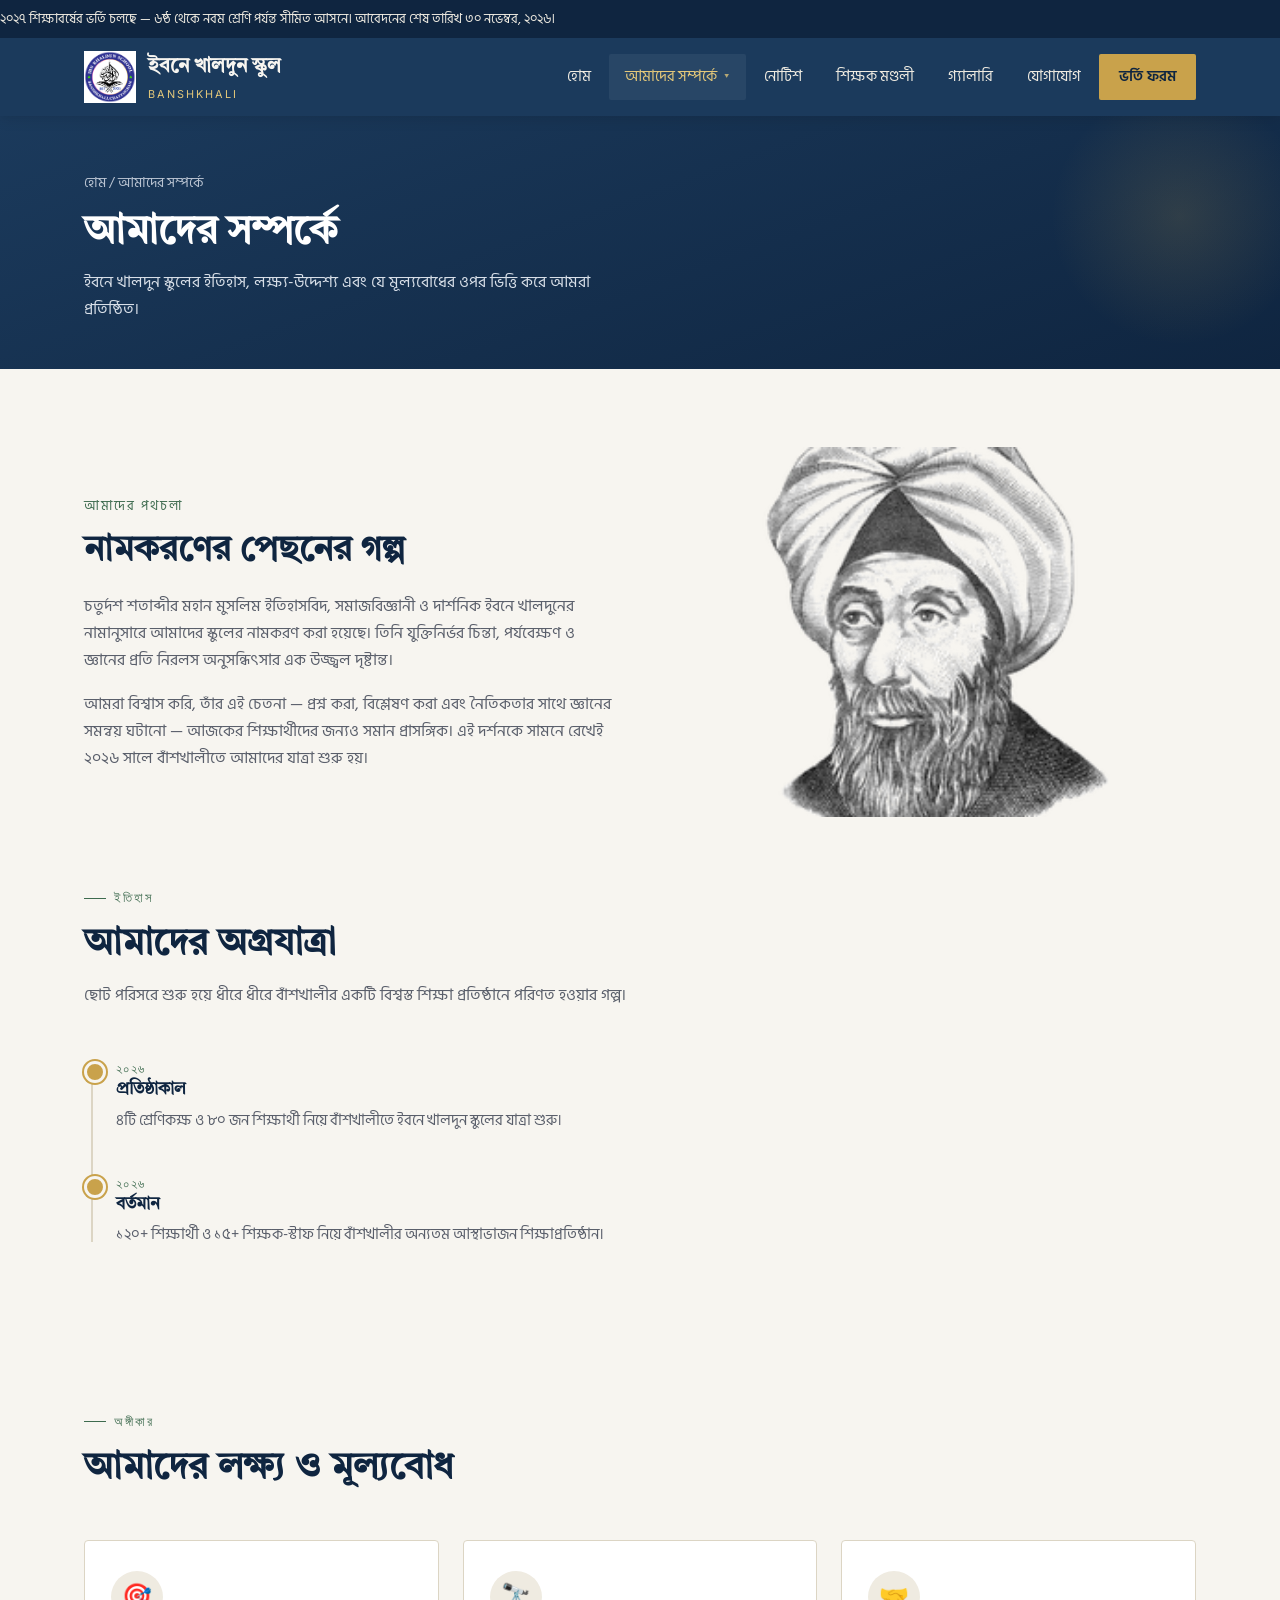
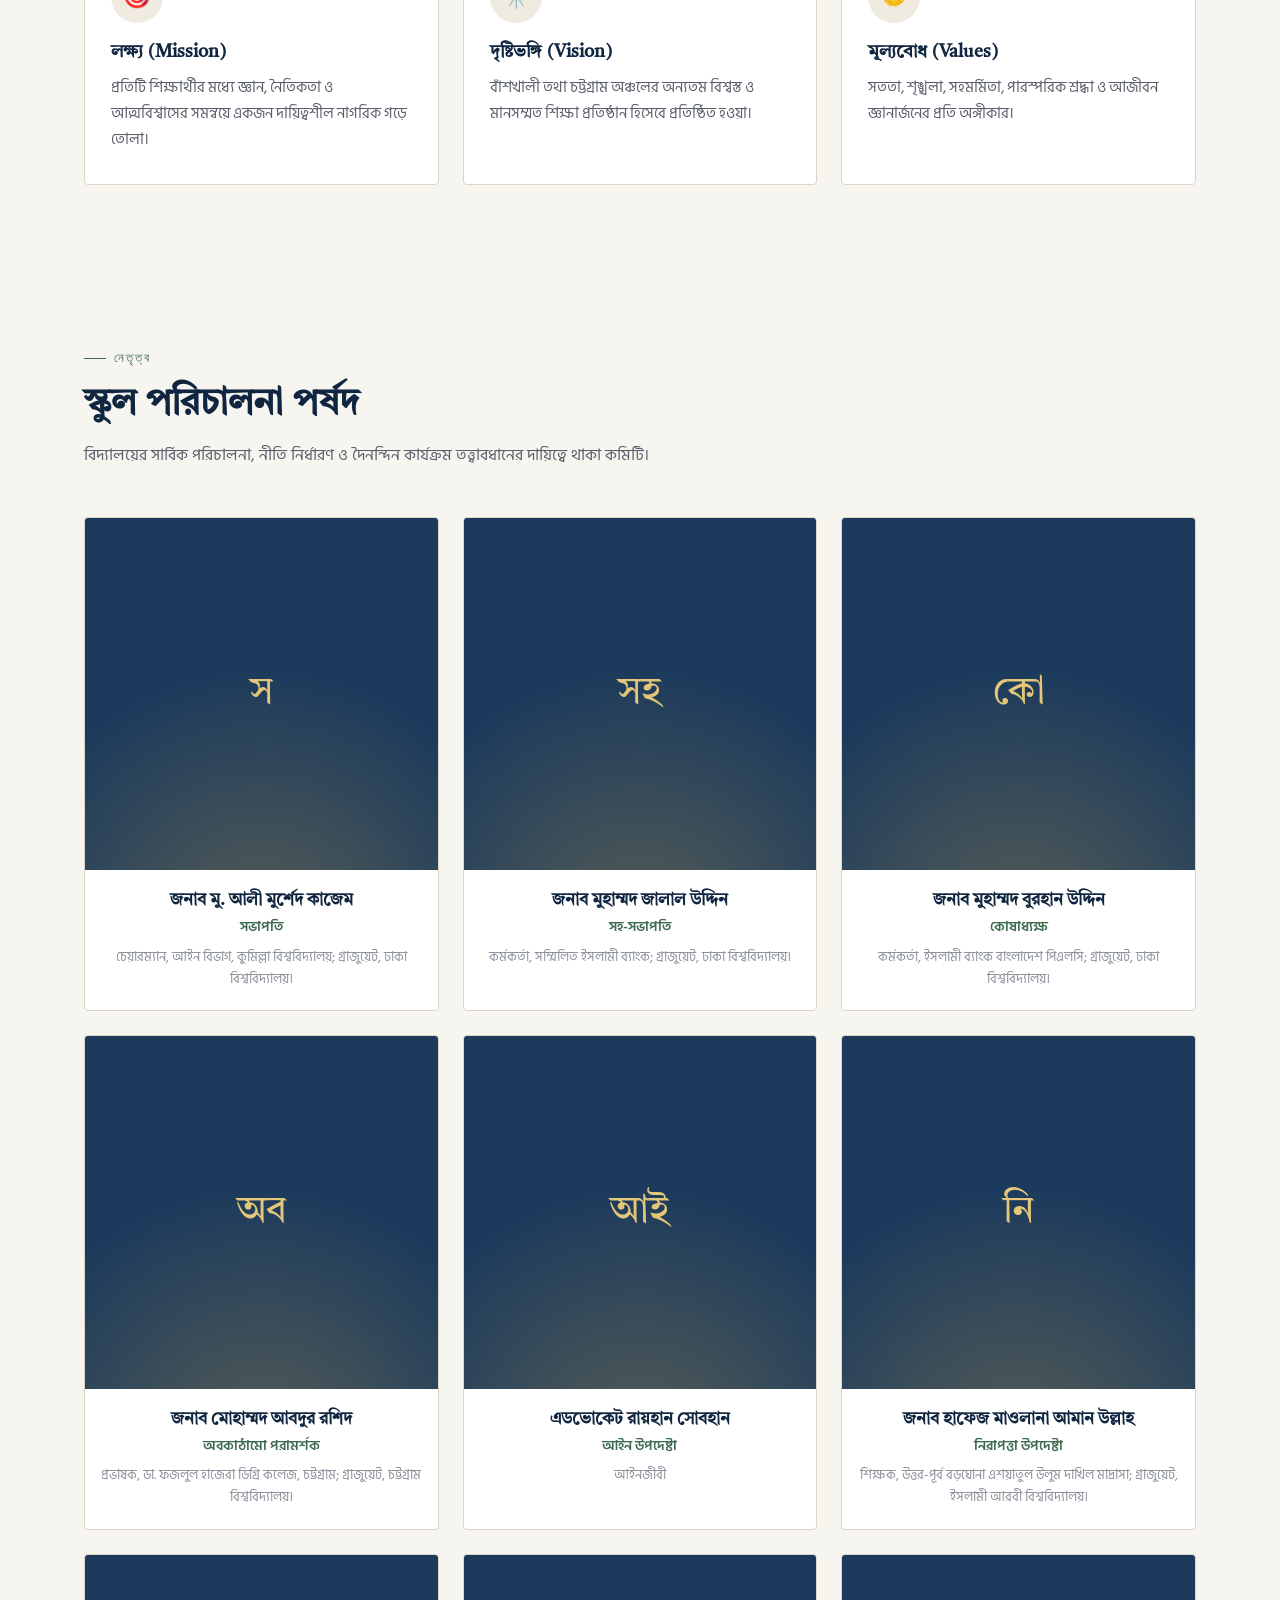
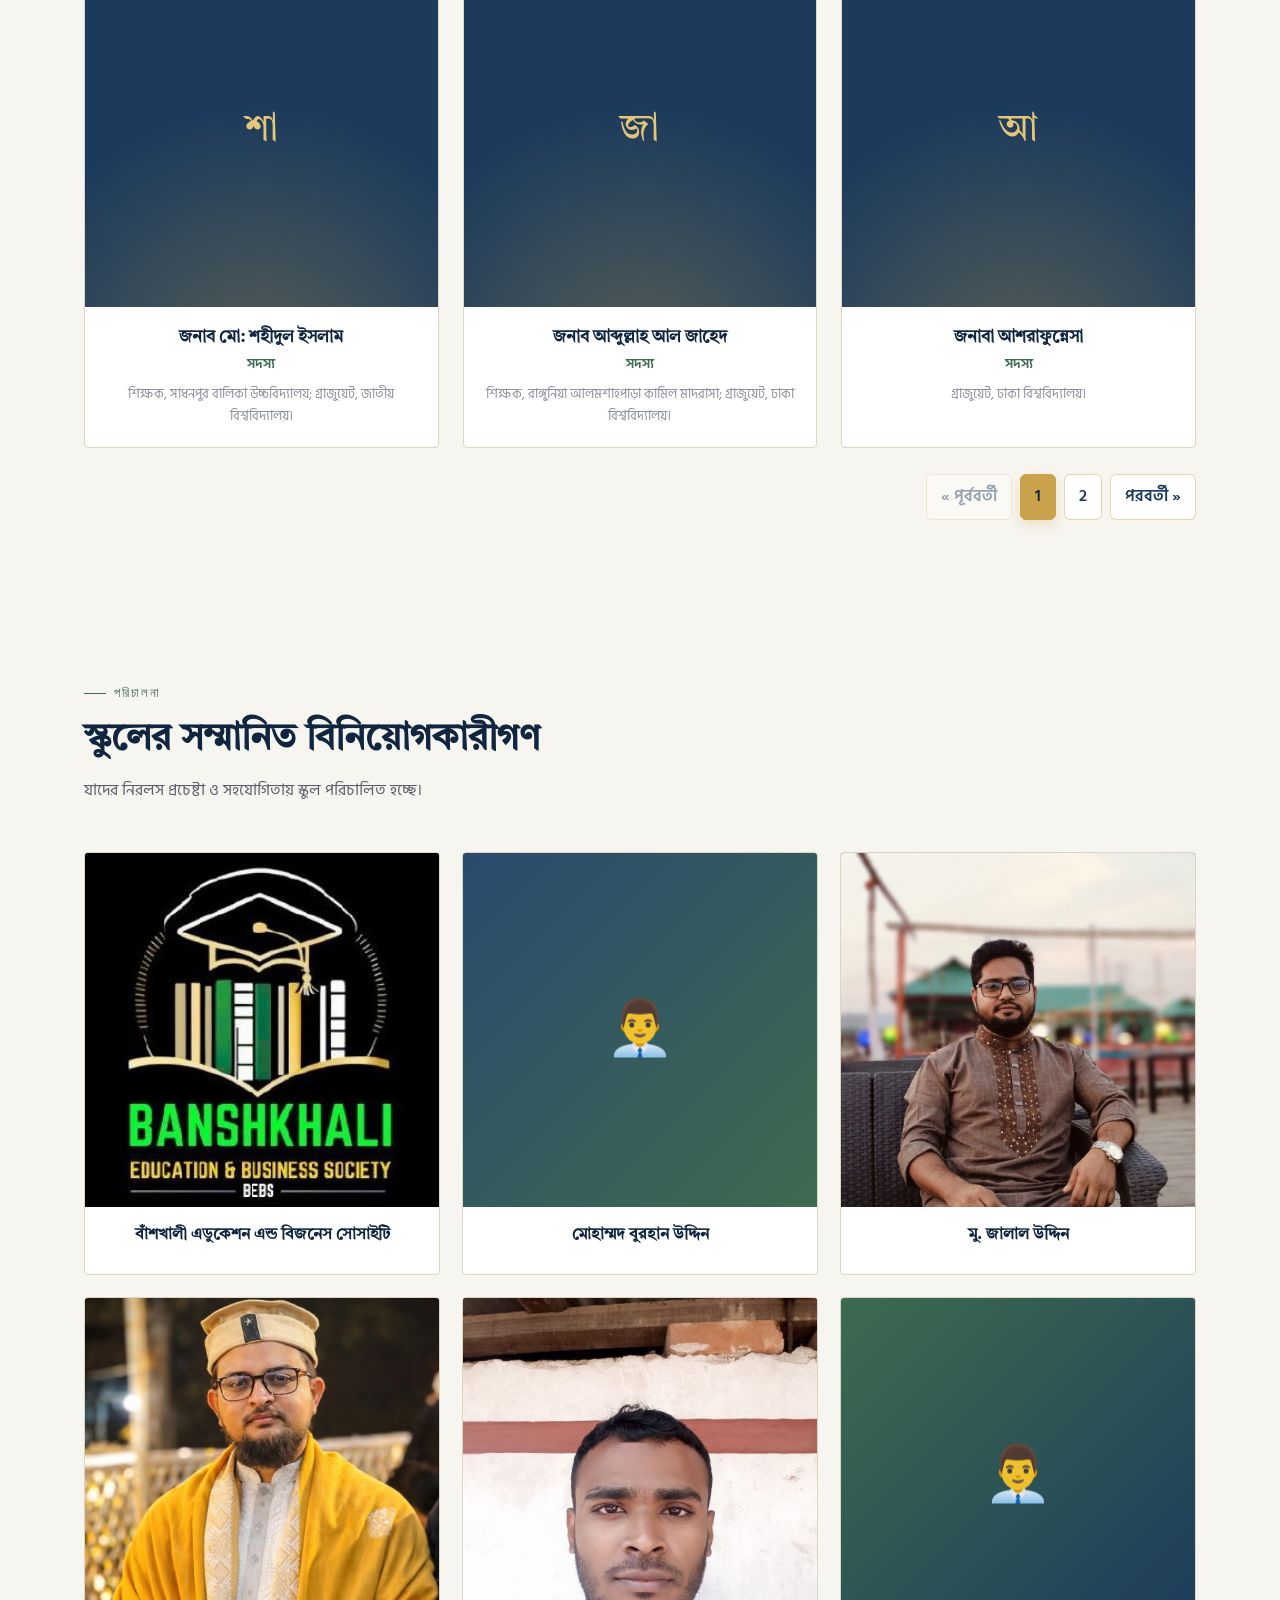
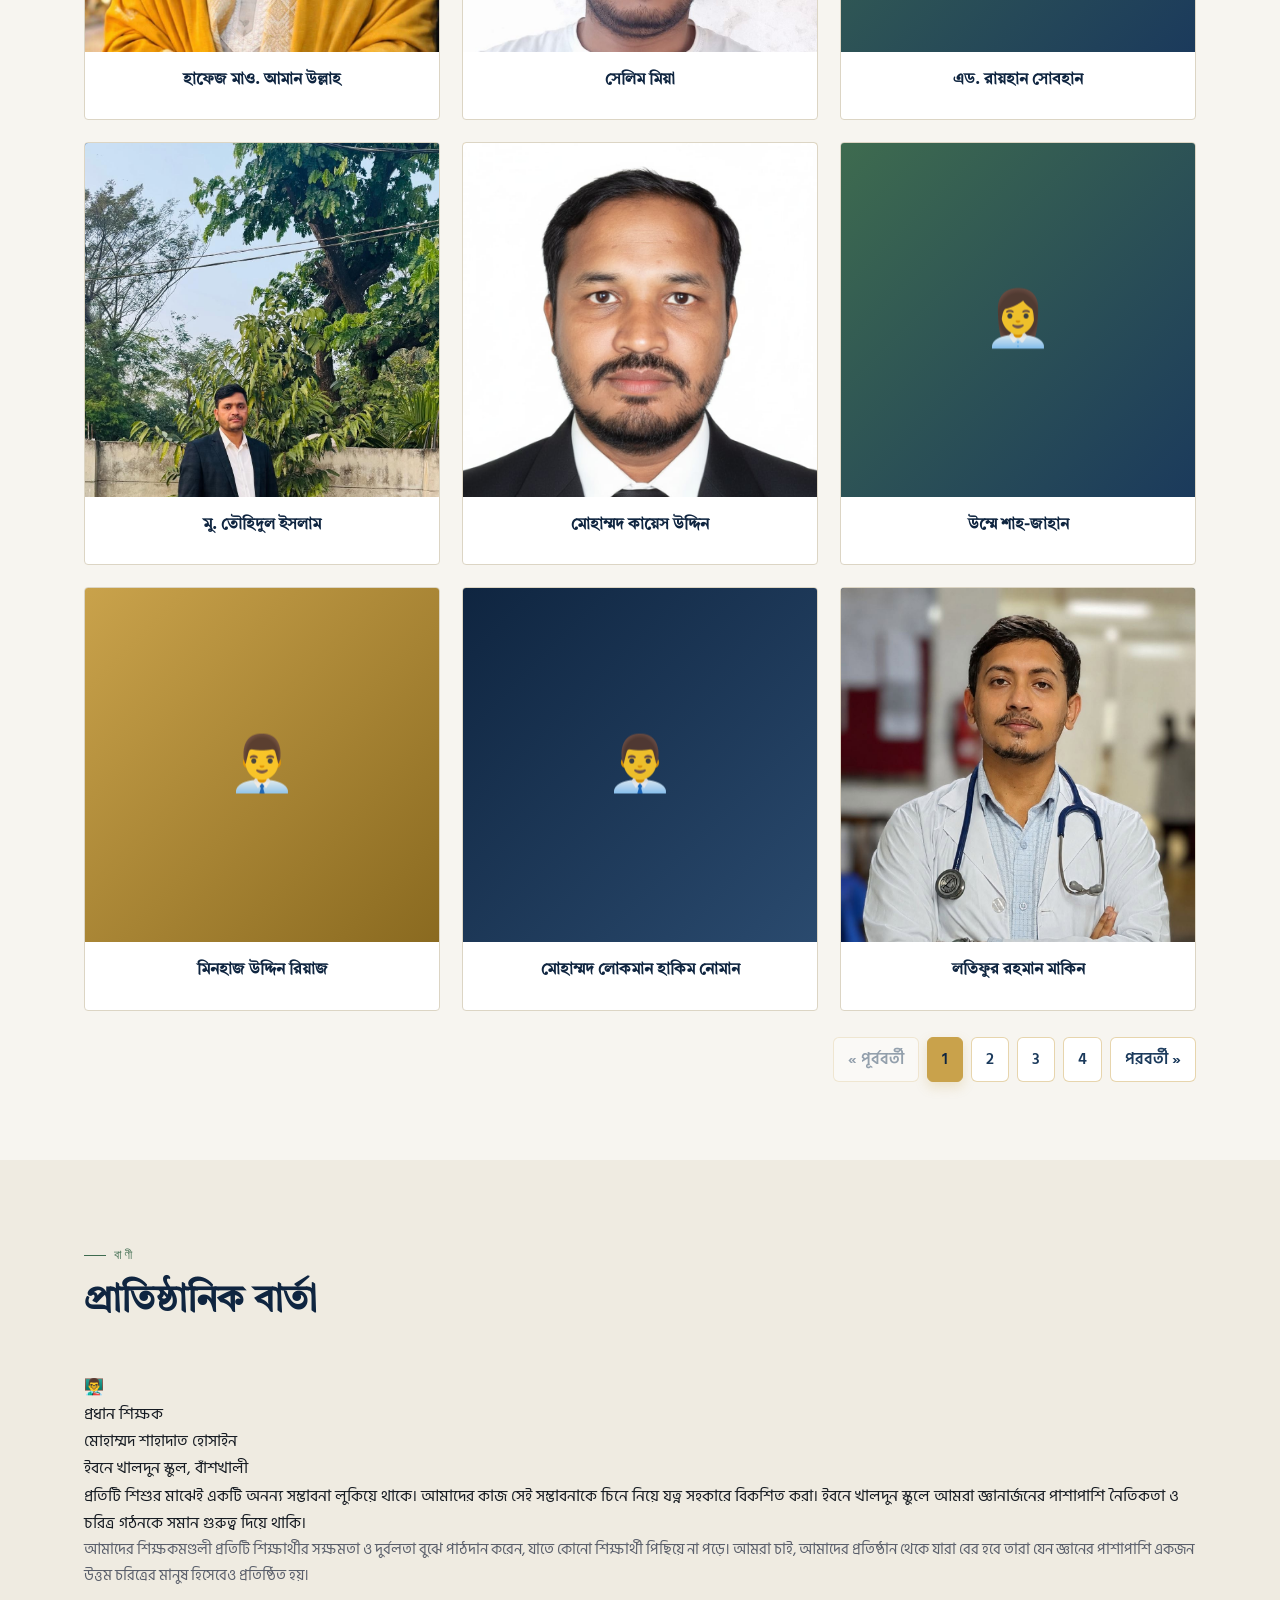
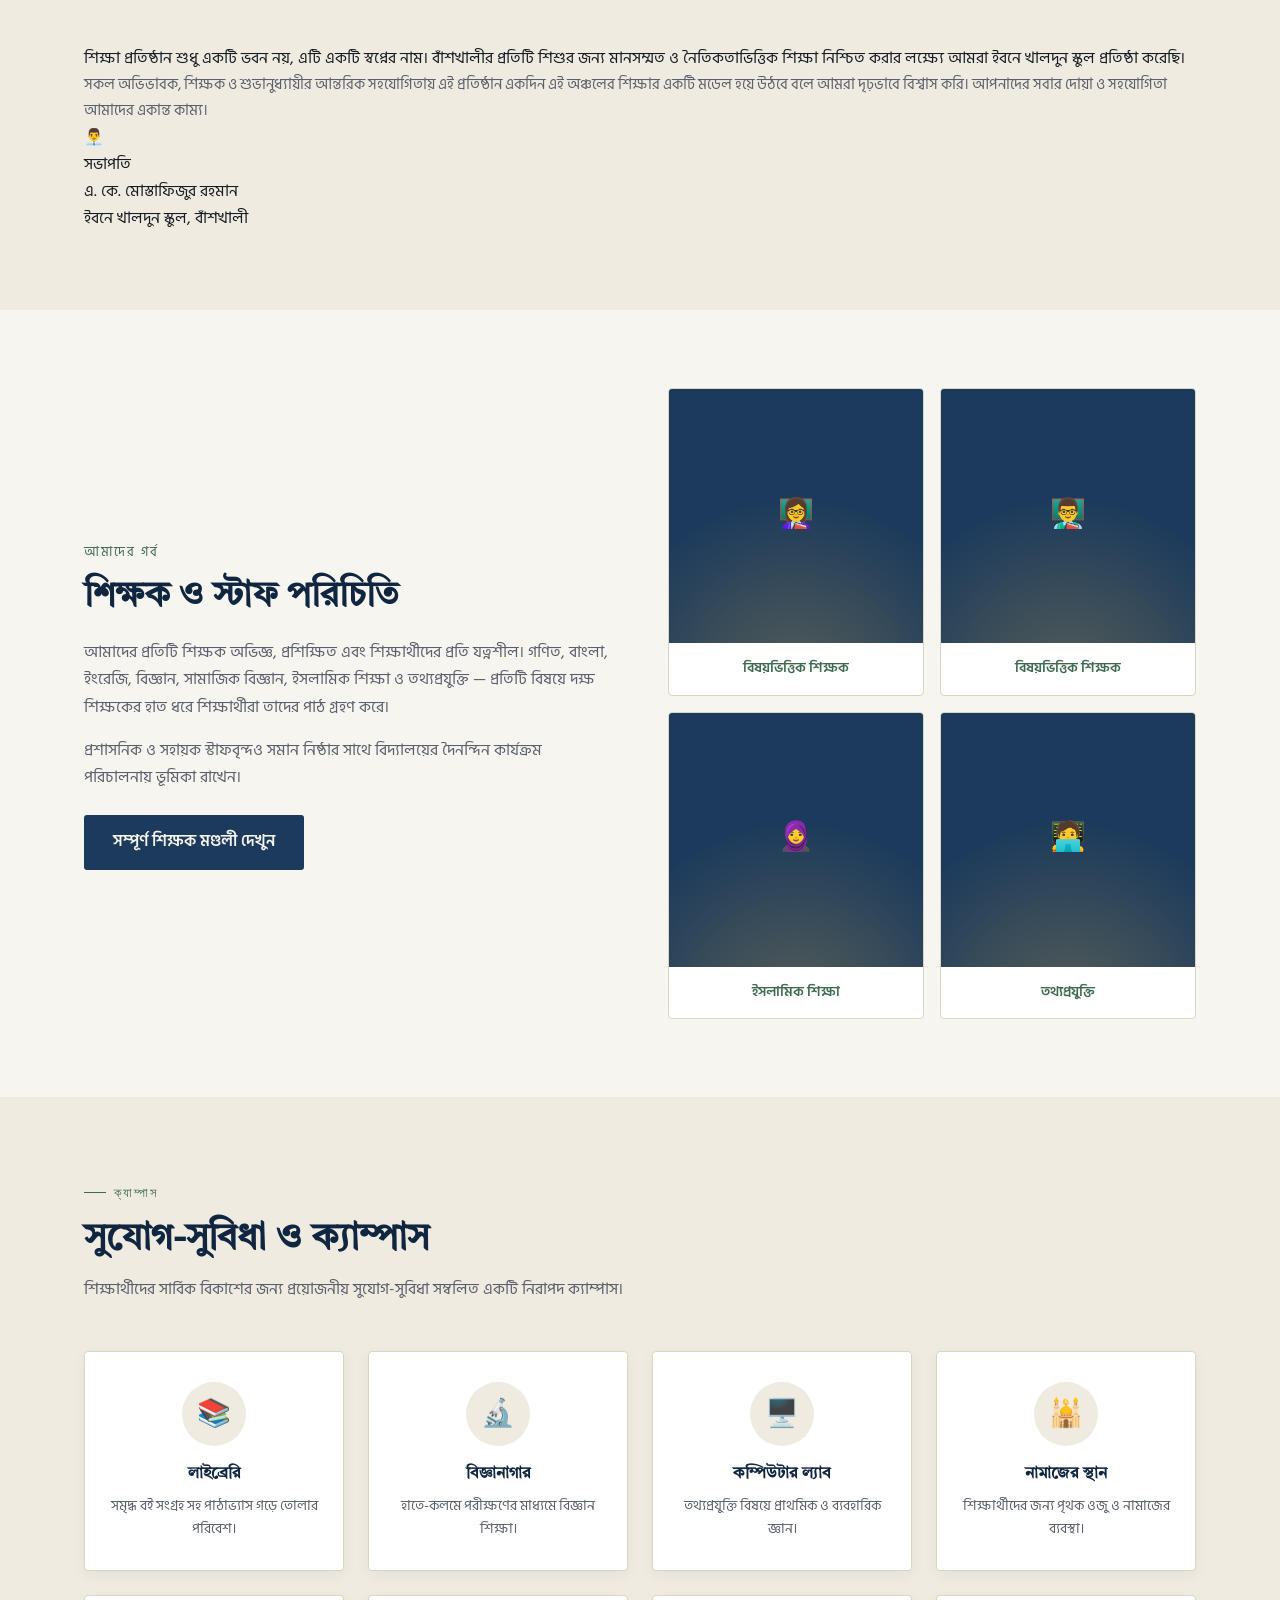
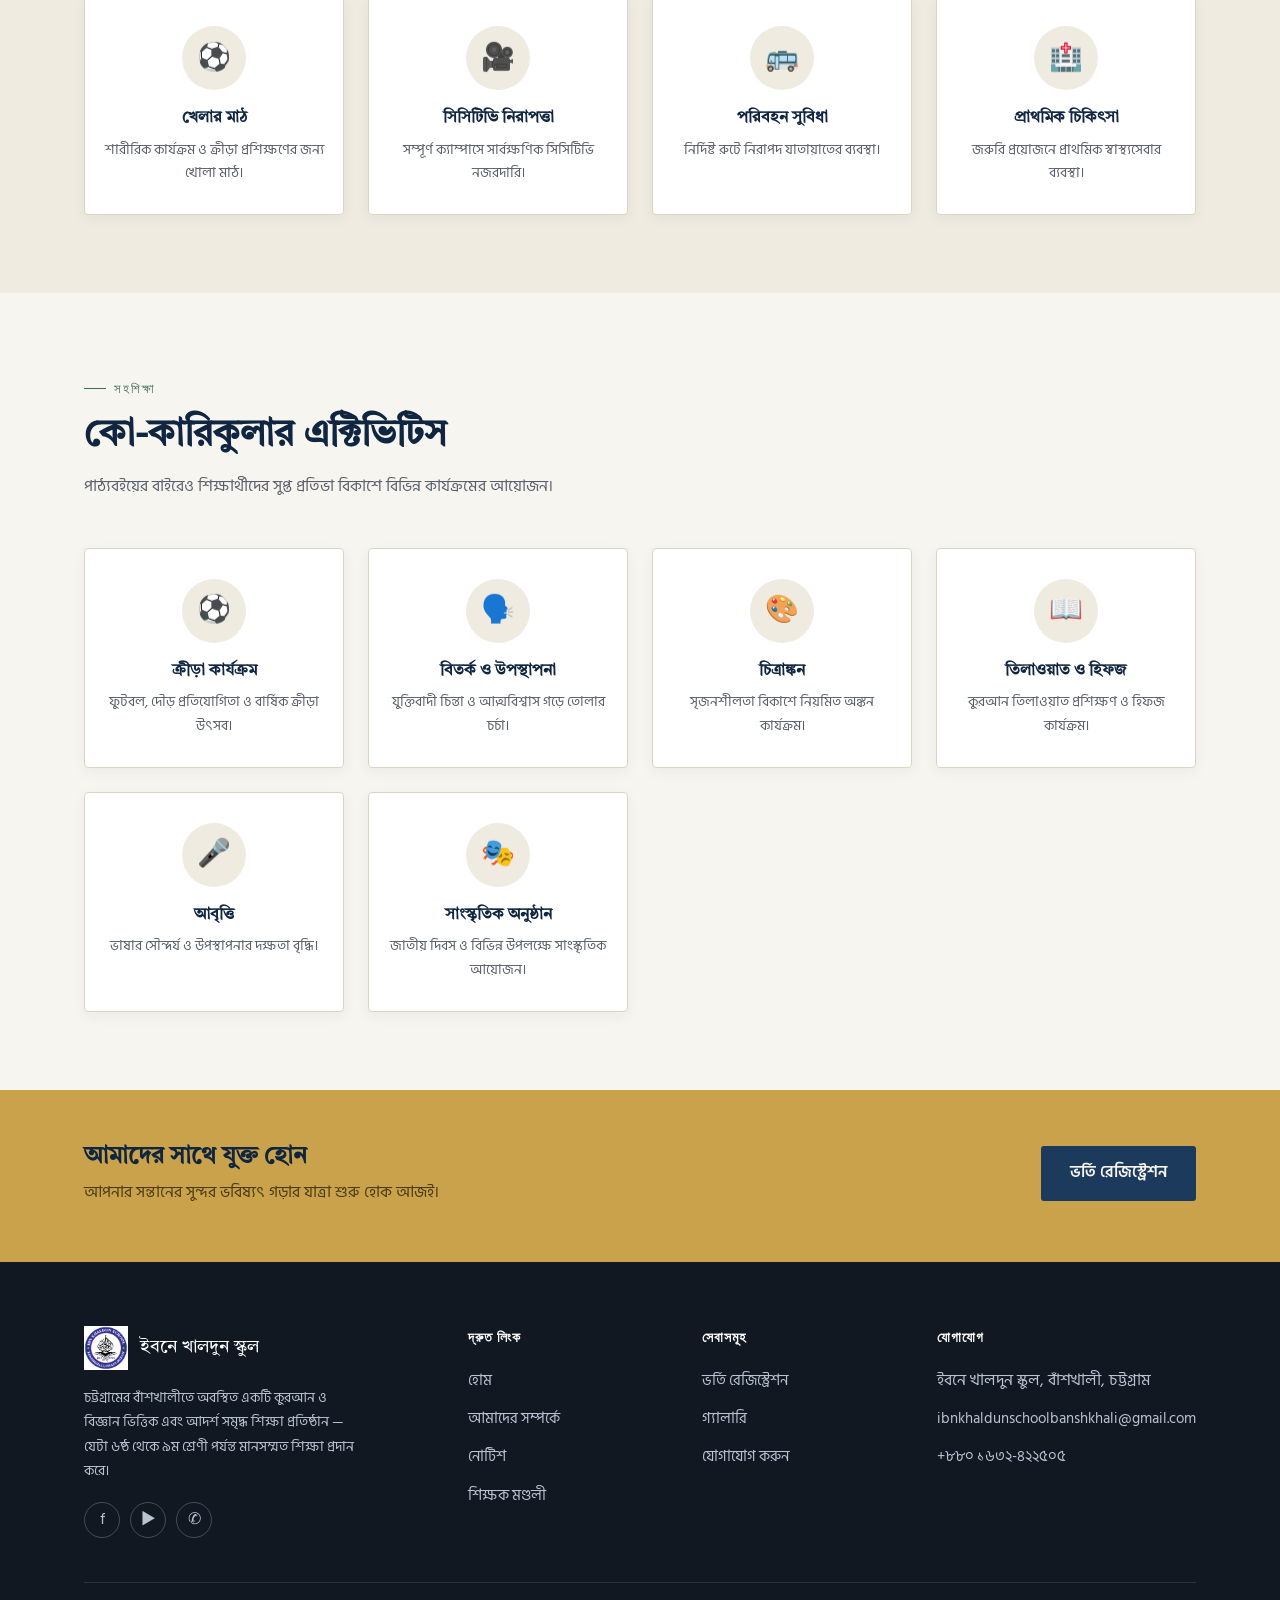
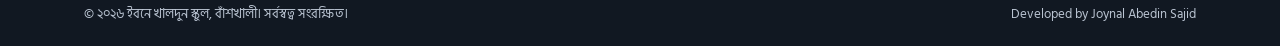
==== commit 7546ed23: "Update school website content and layouts" ====
--- a/about.html
+++ b/about.html
@@ -6,8 +6,8 @@
   <meta name="viewport" content="width=device-width, initial-scale=1">
   <meta name="robots" content="noindex, nofollow">
   <title>আমাদের সম্পর্কে — Ibn Khaldun School, Banshkhali</title>
-  <link rel="icon" href="../assets/img/logo.png" type="image/png">
-  <link rel="stylesheet" href="../assets/style.css">
+  <link rel="icon" href="assets/img/logo.png" type="image/png">
+  <link rel="stylesheet" href="assets/style.css">
 </head>
 
 <body>
@@ -23,8 +23,8 @@
 
   <header class="site-header">
     <div class="nav-wrap">
-      <a href="../index.html" class="brand">
-        <img src="../assets/img/logo.png" alt="ইবনে খালদুন স্কুল লোগো">
+      <a href="index.html" class="brand">
+        <img src="assets/img/logo.png" alt="ইবনে খালদুন স্কুল লোগো">
         <div class="brand-text">
           <div class="bn">ইবনে খালদুন স্কুল</div>
           <div class="en">Banshkhali</div>
@@ -34,7 +34,7 @@
         aria-expanded="false"><span></span><span></span><span></span></button>
       <nav class="main-nav">
         <ul>
-          <li><a href="../index.html">হোম</a></li>
+          <li><a href="index.html">হোম</a></li>
           <li class="has-dropdown open-page">
             <a href="about.html" class="active">আমাদের সম্পর্কে <span class="caret">▾</span></a>
             <button class="dd-toggle" aria-label="সাবমেনু খুলুন"><span class="caret">▾</span></button>
@@ -59,7 +59,7 @@
 
   <div class="page-head">
     <div class="container">
-      <div class="breadcrumb"><a href="../index.html">হোম</a> / আমাদের সম্পর্কে</div>
+      <div class="breadcrumb"><a href="index.html">হোম</a> / আমাদের সম্পর্কে</div>
       <h1>আমাদের সম্পর্কে</h1>
       <p>ইবনে খালদুন স্কুলের ইতিহাস, লক্ষ্য-উদ্দেশ্য এবং যে মূল্যবোধের ওপর ভিত্তি করে আমরা প্রতিষ্ঠিত।</p>
     </div>
@@ -82,7 +82,7 @@
             আমাদের যাত্রা শুরু হয়।</p>
         </div>
         <div class="reveal">
-          <img src="../assets/img/Ibn-Khaldun.webp" alt="ইবনে খালদুন"
+          <img src="assets/img/Ibn-Khaldun.webp" alt="ইবনে খালদুন"
             style="width:70%; margin:0 auto; border-radius:8px; display:block;">
         </div>
       </div>
@@ -108,28 +108,16 @@
   </section>
 
   <!-- 2. লক্ষ্য ও উদ্দেশ্য -->
-  <section class="section-alt" id="mission">
+  <section>
     <div class="container">
       <div class="section-head reveal">
         <div class="kicker">অঙ্গীকার</div>
-        <h2>লক্ষ্য ও উদ্দেশ্য</h2>
+        <h2>আমাদের লক্ষ্য ও মূল্যবোধ</h2>
       </div>
       <div class="grid-3">
-        <div class="card reveal">
-          <div class="icon">🎯</div>
-          <h3>লক্ষ্য (Mission)</h3>
-          <p>প্রতিটি শিক্ষার্থীর মধ্যে জ্ঞান, নৈতিকতা ও আত্মবিশ্বাসের সমন্বয়ে একজন দায়িত্বশীল নাগরিক গড়ে তোলা।</p>
-        </div>
-        <div class="card reveal">
-          <div class="icon">🔭</div>
-          <h3>দৃষ্টিভঙ্গি (Vision)</h3>
-          <p>বাঁশখালী তথা চট্টগ্রাম অঞ্চলের অন্যতম বিশ্বস্ত ও মানসম্মত শিক্ষা প্রতিষ্ঠান হিসেবে প্রতিষ্ঠিত হওয়া।</p>
-        </div>
-        <div class="card reveal">
-          <div class="icon">🤝</div>
-          <h3>মূল্যবোধ (Values)</h3>
-          <p>সততা, শৃঙ্খলা, সহমর্মিতা, পারস্পরিক শ্রদ্ধা ও আজীবন জ্ঞানার্জনের প্রতি অঙ্গীকার।</p>
-        </div>
+        <div class="card reveal"><div class="icon">🎯</div><h3>লক্ষ্য (Mission)</h3><p>প্রতিটি শিক্ষার্থীর মধ্যে জ্ঞান, নৈতিকতা ও আত্মবিশ্বাসের সমন্বয়ে একজন দায়িত্বশীল নাগরিক গড়ে তোলা।</p></div>
+        <div class="card reveal"><div class="icon">🔭</div><h3>দৃষ্টিভঙ্গি (Vision)</h3><p>বাঁশখালী তথা চট্টগ্রাম অঞ্চলের অন্যতম বিশ্বস্ত ও মানসম্মত শিক্ষা প্রতিষ্ঠান হিসেবে প্রতিষ্ঠিত হওয়া।</p></div>
+        <div class="card reveal"><div class="icon">🤝</div><h3>মূল্যবোধ (Values)</h3><p>সততা, শৃঙ্খলা, সহমর্মিতা, পারস্পরিক শ্রদ্ধা ও আজীবন জ্ঞানার্জনের প্রতি অঙ্গীকার।</p></div>
       </div>
     </div>
   </section>
@@ -139,41 +127,28 @@
     <div class="container">
       <div class="section-head reveal">
         <div class="kicker">নেতৃত্ব</div>
-        <h2>স্কুল ব্যবস্থাপনা পর্ষদ</h2>
+        <h2>স্কুল পরিচালনা পর্ষদ</h2>
         <p>বিদ্যালয়ের সার্বিক পরিচালনা, নীতি নির্ধারণ ও দৈনন্দিন কার্যক্রম তত্ত্বাবধানের দায়িত্বে থাকা কমিটি।</p>
       </div>
-      <div class="grid-4 reveal">
-        <div class="staff-card">
-          <div class="staff-photo">স</div>
-          <div class="staff-info">
-            <h4>এ. কে. মোস্তাফিজুর রহমান</h4>
-            <div class="role">সভাপতি</div>
-          </div>
-        </div>
-        <div class="staff-card">
-          <div class="staff-photo">স</div>
-          <div class="staff-info">
-            <h4>ABC...</h4>
-            <div class="role">সহ সভাপতি</div>
-          </div>
-        </div>
-        <div class="staff-card">
-          <div class="staff-photo">প্র</div>
-          <div class="staff-info">
-            <h4>মোহাম্মদ শাহাদাত হোসাইন</h4>
-            <div class="role">প্রধান শিক্ষক</div>
-          </div>
-        </div>
-        <div class="staff-card">
-          <div class="staff-photo">কো</div>
-          <div class="staff-info">
-            <h4>ABC...</h4>
-            <div class="role">কোষাধ্যক্ষ</div>
-          </div>
-        </div>
-      </div>
-      <div class="center mt-40 reveal">
-        <a href="staff.html" class="btn btn-navy">সম্পূর্ণ শিক্ষক মণ্ডলী দেখুন</a>
+      <div id="boardGrid" class="grid-3 reveal">
+        <div class="staff-card"><div class="staff-photo">স</div><div class="staff-info"><h4>জনাব মু. আলী মুর্শেদ কাজেম</h4><div class="role">সভাপতি</div><div class="subj">চেয়ারম্যান, আইন বিভাগ, কুমিল্লা বিশ্ববিদ্যালয়; গ্রাজুয়েট, ঢাকা বিশ্ববিদ্যালয়।</div></div></div>
+        <div class="staff-card"><div class="staff-photo">সহ</div><div class="staff-info"><h4>জনাব মুহাম্মদ জালাল উদ্দিন</h4><div class="role">সহ-সভাপতি</div><div class="subj">কর্মকর্তা, সম্মিলিত ইসলামী ব্যাংক; গ্রাজুয়েট, ঢাকা বিশ্ববিদ্যালয়।</div></div></div>
+        <div class="staff-card"><div class="staff-photo">কো</div><div class="staff-info"><h4>জনাব মুহাম্মদ বুরহান উদ্দিন</h4><div class="role">কোষাধ্যক্ষ</div><div class="subj">কর্মকর্তা, ইসলামী ব্যাংক বাংলাদেশ পিএলসি; গ্রাজুয়েট, ঢাকা বিশ্ববিদ্যালয়।</div></div></div>
+        <div class="staff-card"><div class="staff-photo">অব</div><div class="staff-info"><h4>জনাব মোহাম্মদ আবদুর রশিদ</h4><div class="role">অবকাঠামো পরামর্শক</div><div class="subj">প্রভাষক, ডা. ফজলুল হাজেরা ডিগ্রি কলেজ, চট্টগ্রাম; গ্রাজুয়েট, চট্টগ্রাম বিশ্ববিদ্যালয়।</div></div></div>
+        <div class="staff-card"><div class="staff-photo">আই</div><div class="staff-info"><h4>এডভোকেট রায়হান সোবহান</h4><div class="role">আইন উপদেষ্টা</div><div class="subj">আইনজীবী</div></div></div>
+        <div class="staff-card"><div class="staff-photo">নি</div><div class="staff-info"><h4>জনাব হাফেজ মাওলানা আমান উল্লাহ</h4><div class="role">নিরাপত্তা উপদেষ্টা</div><div class="subj">শিক্ষক, উত্তর-পূর্ব বড়ঘোনা এশয়াতুল উলুম দাখিল মাদ্রাসা; গ্রাজুয়েট, ইসলামী আরবী বিশ্ববিদ্যালয়।</div></div></div>
+        <div class="staff-card"><div class="staff-photo">শা</div><div class="staff-info"><h4>জনাব মো: শহীদুল ইসলাম</h4><div class="role">সদস্য</div><div class="subj">শিক্ষক, সাধনপুর বালিকা উচ্চবিদ্যালয়; গ্রাজুয়েট, জাতীয় বিশ্ববিদ্যালয়।</div></div></div>
+        <div class="staff-card"><div class="staff-photo">জা</div><div class="staff-info"><h4>জনাব আব্দুল্লাহ আল জাহেদ</h4><div class="role">সদস্য</div><div class="subj">শিক্ষক, রাঙ্গুনিয়া আলমশাহপাড়া কামিল মাদরাসা; গ্রাজুয়েট, ঢাকা বিশ্ববিদ্যালয়।</div></div></div>
+        <div class="staff-card"><div class="staff-photo">আ</div><div class="staff-info"><h4>জনাবা আশরাফুন্নেসা</h4><div class="role">সদস্য</div><div class="subj">গ্রাজুয়েট, ঢাকা বিশ্ববিদ্যালয়।</div></div></div>
+        <div class="staff-card"><div class="staff-photo">হা</div><div class="staff-info"><h4>জনাব হাসান আল বান্না</h4><div class="role">সদস্য</div><div class="subj">ভিপি, বিজয় ৭১ হল সংসদ, ঢাবি; গ্রাজুয়েট, ঢাকা বিশ্ববিদ্যালয়।</div></div></div>
+        <div class="staff-card"><div class="staff-photo">আরি</div><div class="staff-info"><h4>জনাব মোহাম্মদ আরিফুল হক</h4><div class="role">সদস্য</div><div class="subj">গ্রাজুয়েট, ঢাকা বিশ্ববিদ্যালয়।</div></div></div>
+        <div class="staff-card"><div class="staff-photo">মো</div><div class="staff-info"><h4>জনাব মো: মোরশেদ আলম</h4><div class="role">সদস্য</div><div class="subj">শিক্ষক, দক্ষিণ চাম্বল ইলাহী বক্স তালিমুল কুরআন মাদরাসা; গ্রাজুয়েট, জাতীয় বিশ্ববিদ্যালয়।</div></div></div>
+        <div class="staff-card"><div class="staff-photo">সে</div><div class="staff-info"><h4>জনাব সেলিম মিয়া</h4><div class="role">সদস্য</div><div class="subj">সমাজ প্রতিনিধি।</div></div></div>
+        <div class="staff-card"><div class="staff-photo">অ</div><div class="staff-info"><h4>অধ্যক্ষ</h4><div class="role">সদস্য সচিব</div><div class="subj">ইবনে খালদুন স্কুল</div></div></div>
+      </div>
+      <div id="boardPagination" class="staff-pagination"></div>
+      <div class="center mt-40 reveal" id="boardHomeWrap" style="display:none;">
+        <a href="index.html" class="btn btn-navy">হোমে ফিরে যান</a>
       </div>
     </div>
   </section>
@@ -187,273 +162,297 @@
         <p>যাদের নিরলস প্রচেষ্টা ও সহযোগিতায় স্কুল পরিচালিত হচ্ছে।</p>
       </div>
       <div id="shGrid" class="shareholder-grid reveal">
-        <div class="sh-card">
-          <div class="sh-photo sh-ph-1"><img src="../assets/img/bebs.jpg" alt="বাঁশখালী এডুকেশন এন্ড বিজনেস সোসাইটি">
+        <!-- বেবস -->
+        <div class="sh-card">
+          <div class="sh-photo sh-ph-1"><img src="assets/img/bebs.jpg" alt="বাঁশখালী এডুকেশন এন্ড বিজনেস সোসাইটি">
           </div>
           <div class="sh-body">
             <h3>বাঁশখালী এডুকেশন এন্ড বিজনেস সোসাইটি</h3>
           </div>
         </div>
+        <!-- বুরহান  উদ্দিন -->
         <div class="sh-card">
           <div class="sh-photo sh-ph-2"><span class="sh-avatar">👨‍💼</span></div>
           <div class="sh-body">
-            <h3>আব্দুল হক</h3>
-          </div>
-        </div>
-        <div class="sh-card">
+            <h3>মোহাম্মদ বুরহান উদ্দিন</h3>
+          </div>
+        </div>
+        <!-- মু. জালাল উদ্দিন -->
+        <div class="sh-card">
+          <div class="sh-photo sh-ph-5"><img src="assets/img/jalal1.jpg" alt="মু. জালাল উদ্দিন "></div>
+          <div class="sh-body">
+            <h3>মু. জালাল উদ্দিন</h3>
+          </div>
+        </div>
+        <!-- হাফেজ আমান -->
+        <div class="sh-card">
+          <div class="sh-photo sh-ph-3"><img src="assets/img/aman.jfif" alt="হাফেজ মাও. আমান উল্লাহ"></div>
+          <div class="sh-body">
+            <h3>হাফেজ মাও. আমান উল্লাহ</h3>
+          </div>
+        </div>
+        <!-- সেলিম -->
+        <div class="sh-card">
+          <div class="sh-photo sh-ph-2"><img src="assets/img/selim.jfif" alt="সেলিম মিয়া"></div>
+          <div class="sh-body">
+            <h3>সেলিম মিয়া</h3>
+          </div>
+        </div>
+        <!-- এড. রায়হান সোবহান -->
+        <div class="sh-card">
+          <div class="sh-photo sh-ph-4"><span class="sh-avatar">👨‍💼</span></div>
+          <div class="sh-body">
+            <h3>এড. রায়হান সোবহান</h3>
+          </div>
+        </div>
+         <!-- মু. তৌহিদুল ইসলাম -->
+        <div class="sh-card">
+          <div class="sh-photo sh-ph-1"><img src="assets/img/tawhid.jfif" alt="মু. তৌহিদুল ইসলাম"></div>
+          <div class="sh-body">
+            <h3>মু. তৌহিদুল ইসলাম</h3>
+          </div>
+        </div>
+        <!-- মোহাম্মদ কায়েস উদ্দিন -->
+        <div class="sh-card">
+          <div class="sh-photo sh-ph-3"><img src="assets/img/ksu.jpeg" alt="মোহাম্মদ কায়েস উদ্দিন"></div>
+          <div class="sh-body">
+            <h3>মোহাম্মদ কায়েস উদ্দিন</h3>
+          </div>
+        </div>
+        <!-- উম্মে শাহ-জাহান -->
+        <div class="sh-card">
+          <div class="sh-photo sh-ph-4"><span class="sh-avatar">👩‍💼</span></div>
+          <div class="sh-body">
+            <h3>উম্মে শাহ-জাহান</h3>
+          </div>
+        </div>
+        <!-- মিনহাজ উদ্দিন রিয়াজ -->
+       <div class="sh-card">
           <div class="sh-photo sh-ph-3"><span class="sh-avatar">👨‍💼</span></div>
           <div class="sh-body">
-            <h3>মোহাম্মদ কায়েস উদ্দিন</h3>
-          </div>
-        </div>
-        <div class="sh-card">
-          <div class="sh-photo sh-ph-4"><span class="sh-avatar">👩‍💼</span></div>
-          <div class="sh-body">
-            <h3>উম্মে শাহ-জাহান</h3>
-          </div>
-        </div>
-        <div class="sh-card">
-          <div class="sh-photo sh-ph-5"><img src="../assets/img/jalal1.jpg" alt="মু. জালাল উদ্দিন "></div>
-          <div class="sh-body">
-            <h3>মু. জালাল উদ্দিন</h3>
-          </div>
-        </div>
-        <div class="sh-card">
-          <div class="sh-photo sh-ph-1"><img src="../assets/img/tawhid.jfif" alt="মু. তৌহিদুল ইসলাম"></div>
-          <div class="sh-body">
-            <h3>মু. তৌহিদুল ইসলাম</h3>
-          </div>
-        </div>
-        <div class="sh-card">
-          <div class="sh-photo sh-ph-2"><img src="../assets/img/selim.jfif" alt="সেলিম মিয়া"></div>
-          <div class="sh-body">
-            <h3>মু. বুরহান উদ্দিন</h3>
-          </div>
-        </div>
-        <div class="sh-card">
-          <div class="sh-photo sh-ph-3"><img src="../assets/img/aman.jfif" alt="হাফেজ মাও. আমান উল্লাহ"></div>
-          <div class="sh-body">
             <h3>মিনহাজ উদ্দিন রিয়াজ</h3>
           </div>
         </div>
-        <div class="sh-card">
-          <div class="sh-photo sh-ph-4"><img src="../assets/img/choton.jfif" alt="আব্দুর রহমান"></div>
-          <div class="sh-body">
-            <h3>এড. রায়হান সোবহান</h3>
-          </div>
-        </div>
-        <div class="sh-card">
-          <div class="sh-photo sh-ph-5"><img src="../assets/img/shashed.jfif" alt="শাহেদুল ইসলাম"></div>
+        <!-- মোহাম্মদ লোকমান হাকিম নোমান -->
+        <div class="sh-card">
+          <div class="sh-photo sh-ph-5"><span class="sh-avatar">👨‍💼</span></div>
           <div class="sh-body">
             <h3>মোহাম্মদ লোকমান হাকিম নোমান</h3>
           </div>
         </div>
-        <div class="sh-card">
-          <div class="sh-photo sh-ph-1"><img src="../assets/img/makin.jpg" alt="লতিফুর রহমান মাকিন"></div>
+        <!-- লতিফুর রহমান মাকিন -->
+        <div class="sh-card">
+          <div class="sh-photo sh-ph-1"><img src="assets/img/makin.jpg" alt="লতিফুর রহমান মাকিন"></div>
           <div class="sh-body">
             <h3>লতিফুর রহমান মাকিন</h3>
           </div>
         </div>
-        <div class="sh-card">
-          <div class="sh-photo sh-ph-2"><img src="../assets/img/rezaul.jfif" alt="রেজাউল আজিম"></div>
+        <!-- মু. জালাল উদ্দিন (প্রবাসী) -->
+        <div class="sh-card">
+          <div class="sh-photo sh-ph-2"><img src="assets/img/jalal2.jfif" alt="মু. জালাল উদ্দিন (প্রবাসী)"></div>
           <div class="sh-body">
             <h3>মু. জালাল উদ্দিন (প্রবাসী)</h3>
           </div>
         </div>
+        <!-- সাকিব হোসেন -->
         <div class="sh-card">
           <div class="sh-photo sh-ph-3"><span class="sh-avatar">👨‍💼</span></div>
           <div class="sh-body">
             <h3>সাকিব হোসেন</h3>
           </div>
         </div>
+        <!-- মু. আলী মোর্শেদ কাজেম -->
         <div class="sh-card">
           <div class="sh-photo sh-ph-4"><span class="sh-avatar">👨‍💼</span></div>
           <div class="sh-body">
             <h3>মু. আলী মোর্শেদ কাজেম</h3>
           </div>
         </div>
+        <!-- মু. আব্দুল হক (প্রবাসী) -->
+        <div class="sh-card">
+          <div class="sh-photo sh-ph-5"><img src="assets/img/abdulh.jpeg" alt="মু. আব্দুল হক (প্রবাসী)"></div>
+          <div class="sh-body">
+            <h3>মু. আব্দুল হক (প্রবাসী)</h3>
+          </div>
+        </div>
+        <!-- মোরশেদ আলম -->
+        <div class="sh-card">
+          <div class="sh-photo sh-ph-1"><span class="sh-avatar">👨‍💼</span></div>
+          <div class="sh-body">
+            <h3>মোরশেদ আলম</h3>
+          </div>
+        </div>
+        <!-- আব্দুর রহমান -->
+        <div class="sh-card">
+          <div class="sh-photo sh-ph-4"><img src="assets/img/choton.jfif" alt="আব্দুর রহমান"></div>
+          <div class="sh-body">
+            <h3>আব্দুর রহমান</h3>
+          </div>
+        </div>
+        <!-- শাহেদুল ইসলাম -->
+        <div class="sh-card">
+          <div class="sh-photo sh-ph-5"><img src="assets/img/shashed.jfif" alt="শাহেদুল ইসলাম"></div>
+          <div class="sh-body">
+            <h3>শাহেদুল ইসলাম</h3>
+          </div>
+        </div>
+        <!-- মু. হুমায়ুন কবির -->
+        <div class="sh-card">
+          <div class="sh-photo sh-ph-1"><span class="sh-avatar">👨‍💼</span></div>
+          <div class="sh-body">
+            <h3>মু. হুমায়ুন কবির</h3>
+          </div>
+        </div>
+        <!-- রেজাউল আজিম -->
+        <div class="sh-card">
+          <div class="sh-photo sh-ph-2"><img src="assets/img/rezaul.jfif" alt="রেজাউল আজিম"></div>
+          <div class="sh-body">
+            <h3>রেজাউল আজিম</h3>
+          </div>
+        </div>
+        <!-- মোরশেদুল ইসলাম -->
+        <div class="sh-card">
+          <div class="sh-photo sh-ph-4"><img src="assets/img/t3.jpeg" alt="মু. নেজাম উদ্দিন"></div>
+          <div class="sh-body">
+            <h3>মোরশেদুল ইসলাম</h3>
+          </div>
+        </div>
+        <!-- মু. নুরুল হক -->
+        <div class="sh-card">
+          <div class="sh-photo sh-ph-5"><img src="assets/img/nurul.jfif" alt="মু. নুরুল হক"></div>
+          <div class="sh-body">
+            <h3>মু. নুরুল হক</h3>
+          </div>
+        </div>
+        <!-- এড. মু. জাকের হোসাইন -->
+        <div class="sh-card">
+          <div class="sh-photo sh-ph-1"><span class="sh-avatar">👨‍💼</span></div>
+          <div class="sh-body">
+            <h3>এড. মু. জাকের হোসাইন</h3>
+          </div>
+        </div>
+        <!-- মাহমুদুল ইসলাম -->
+        <div class="sh-card">
+          <div class="sh-photo sh-ph-2"><span class="sh-avatar">👨‍💼</span></div>
+          <div class="sh-body">
+            <h3>মাহমুদুল ইসলাম</h3>
+          </div>
+        </div>
+        <!-- রায়হান উদ্দিন -->
+        <div class="sh-card">
+          <div class="sh-photo sh-ph-3"><img src="assets/img/rhn.png" alt="মু. রায়হান উদ্দিন"></div>
+          <div class="sh-body">
+            <h3>মু. রায়হান উদ্দিন</h3>
+          </div>
+        </div>
+        <!-- মু. আনোয়ারুল ইসলাম -->
+        <div class="sh-card">
+          <div class="sh-photo sh-ph-4"><span class="sh-avatar">👨‍💼</span></div>
+          <div class="sh-body">
+            <h3>মু. আনোয়ারুল ইসলাম</h3>
+          </div>
+        </div>
+        <!-- মু. কামাল হোসাইন -->
         <div class="sh-card">
           <div class="sh-photo sh-ph-5"><span class="sh-avatar">👨‍💼</span></div>
           <div class="sh-body">
-            <h3>মু. আব্দুল হক (প্রবাসী)</h3>
-          </div>
-        </div>
+            <h3>মু. কামাল হোসাইন (প্রবাসী)</h3>
+          </div>
+        </div>
+        <!-- মু. আমিনুর রহমান -->
         <div class="sh-card">
           <div class="sh-photo sh-ph-1"><span class="sh-avatar">👨‍💼</span></div>
           <div class="sh-body">
-            <h3>মোরশেদ আলম</h3>
-          </div>
-        </div>
-        <div class="sh-card">
-          <div class="sh-photo sh-ph-2"><img src="../assets/img/habibullah.jfif" alt="হাবিবুল্লাহ মিছবাহ"></div>
-          <div class="sh-body">
-            <h3>সেলিম মিয়া</h3>
-          </div>
-        </div>
+            <h3>মু. আমিনুর রহমান</h3>
+          </div>
+        </div>
+        <!-- হাবিবুল্লাহ মিছবাহ -->
+        <div class="sh-card">
+          <div class="sh-photo sh-ph-2"><img src="assets/img/habibullah.jfif" alt="হাবিবুল্লাহ মিছবাহ"></div>
+          <div class="sh-body">
+            <h3>হাবিবুল্লাহ মিছবাহ</h3>
+          </div>
+        </div>
+        <!-- মনজুর আলম -->
         <div class="sh-card">
           <div class="sh-photo sh-ph-3"><span class="sh-avatar">👨‍💼</span></div>
           <div class="sh-body">
-            <h3>হাফেজ মাও. আমান উল্লাহ</h3>
-          </div>
-        </div>
+            <h3>মনজুর আলম</h3>
+          </div>
+        </div>
+        <!-- মু. ইলিয়াস -->
         <div class="sh-card">
           <div class="sh-photo sh-ph-4"><span class="sh-avatar">👨‍💼</span></div>
           <div class="sh-body">
-            <h3>আব্দুর রহমান</h3>
-          </div>
-        </div>
+            <h3>মু. ইলিয়াস</h3>
+          </div>
+        </div>
+        <!-- এনামুল হক -->
         <div class="sh-card">
           <div class="sh-photo sh-ph-5"><span class="sh-avatar">👨‍💼</span></div>
           <div class="sh-body">
-            <h3>শাহেদুল ইসলাম</h3>
-          </div>
-        </div>
+            <h3>এনামুল হক</h3>
+          </div>
+        </div>
+        <!-- আবুল কালাম -->
         <div class="sh-card">
           <div class="sh-photo sh-ph-1"><span class="sh-avatar">👨‍💼</span></div>
           <div class="sh-body">
-            <h3>মু. হুমায়ুন কবির</h3>
-          </div>
-        </div>
-        <div class="sh-card">
-          <div class="sh-photo sh-ph-2"><img src="../assets/img/parvez.jfif" alt="পারভেজ মিয়া"></div>
-          <div class="sh-body">
-            <h3>রেজাউল আজিম</h3>
-          </div>
-        </div>
+            <h3>আবুল কালাম</h3>
+          </div>
+        </div>
+        <!-- পারভেজ মিয়া -->
+        <div class="sh-card">
+          <div class="sh-photo sh-ph-2"><img src="assets/img/parvez.jfif" alt="পারভেজ মিয়া"></div>
+          <div class="sh-body">
+            <h3>পারভেজ মিয়া</h3>
+          </div>
+        </div>
+        <!-- সাইয়েদ মাহমুদ আরিফ -->
         <div class="sh-card">
           <div class="sh-photo sh-ph-3"><span class="sh-avatar">👨‍💼</span></div>
           <div class="sh-body">
-            <h3>আমান উল্লাহ</h3>
-          </div>
-        </div>
-        <div class="sh-card">
-          <div class="sh-photo sh-ph-4"><img src="../assets/img/nezam.jfif" alt="মু. নেজাম উদ্দিন"></div>
-          <div class="sh-body">
-            <h3>মোরশেদুল ইসলাম</h3>
-          </div>
-        </div>
+            <h3>সাইয়েদ মাহমুদ আরিফ</h3>
+          </div>
+        </div>
+        <!-- মু. নেজাম উদ্দিন -->
+        <div class="sh-card">
+          <div class="sh-photo sh-ph-4"><img src="assets/img/nezam.jfif" alt="মু. নেজাম উদ্দিন"></div>
+          <div class="sh-body">
+            <h3>মু. নেজাম উদ্দিন</h3>
+          </div>
+        </div>
+        <!-- হাসানুল বান্না আরাফাত -->
         <div class="sh-card">
           <div class="sh-photo sh-ph-5"><span class="sh-avatar">👨‍💼</span></div>
           <div class="sh-body">
-            <h3>মু. নুরুল হক</h3>
-          </div>
-        </div>
+            <h3>হাসানুল বান্না আরাফাত</h3>
+          </div>
+        </div>
+        <!-- মীর কাসেম -->
         <div class="sh-card">
           <div class="sh-photo sh-ph-1"><span class="sh-avatar">👨‍💼</span></div>
           <div class="sh-body">
-            <h3>এড. মু. জাকের হোসাইন</h3>
-          </div>
-        </div>
-        <div class="sh-card">
-          <div class="sh-photo sh-ph-2"><span class="sh-avatar">👨‍💼</span></div>
-          <div class="sh-body">
-            <h3>মাহমুদুল ইসলাম</h3>
-          </div>
-        </div>
-        <div class="sh-card">
-          <div class="sh-photo sh-ph-3"><img src="../assets/img/rhn.png" alt="মু. রায়হান উদ্দিন"></div>
-          <div class="sh-body">
-            <h3>মোহাম্মদ মিজান</h3>
-          </div>
-        </div>
-        <div class="sh-card">
-          <div class="sh-photo sh-ph-4"><img src="../assets/img/mamun.jfif" alt="আব্দুল্লাহ আল মামুন"></div>
-          <div class="sh-body">
-            <h3>মু. আনোয়ারুল ইসলাম</h3>
-          </div>
-        </div>
-        <div class="sh-card">
-          <div class="sh-photo sh-ph-5"><img src="../assets/img/shamshu.jfif" alt="মাওলানা শামসুদ্দীন"></div>
-          <div class="sh-body">
-            <h3>মু. কামাল হোসাইন (প্রবাসী)</h3>
-          </div>
-        </div>
-        <div class="sh-card">
-          <div class="sh-photo sh-ph-1"><span class="sh-avatar">👨‍💼</span></div>
-          <div class="sh-body">
-            <h3>মু. আমিনুর রহমান</h3>
-          </div>
-        </div>
-        <div class="sh-card">
-          <div class="sh-photo sh-ph-2"><span class="sh-avatar">👨‍💼</span></div>
-          <div class="sh-body">
-            <h3>হাবিবুল্লাহ মিছবাহ</h3>
-          </div>
-        </div>
-        <div class="sh-card">
-          <div class="sh-photo sh-ph-3"><span class="sh-avatar">👨‍💼</span></div>
-          <div class="sh-body">
-            <h3>মনজুর আলম</h3>
-          </div>
-        </div>
-        <div class="sh-card">
-          <div class="sh-photo sh-ph-4"><span class="sh-avatar">👨‍💼</span></div>
-          <div class="sh-body">
-            <h3>মু. ইলিয়াস</h3>
-          </div>
-        </div>
-        <div class="sh-card">
-          <div class="sh-photo sh-ph-5"><span class="sh-avatar">👨‍💼</span></div>
-          <div class="sh-body">
-            <h3>এনামুল হক</h3>
-          </div>
-        </div>
-        <div class="sh-card">
-          <div class="sh-photo sh-ph-1"><span class="sh-avatar">👨‍💼</span></div>
-          <div class="sh-body">
-            <h3>আবুল কালাম</h3>
-          </div>
-        </div>
-        <div class="sh-card">
-          <div class="sh-photo sh-ph-2"><span class="sh-avatar">👨‍💼</span></div>
-          <div class="sh-body">
-            <h3>পারভেজ মিয়া</h3>
-          </div>
-        </div>
-        <div class="sh-card">
-          <div class="sh-photo sh-ph-3"><span class="sh-avatar">👨‍💼</span></div>
-          <div class="sh-body">
-            <h3>সাইয়েদ মাহমুদ আরিফ</h3>
-          </div>
-        </div>
-        <div class="sh-card">
-          <div class="sh-photo sh-ph-4"><span class="sh-avatar">👨‍💼</span></div>
-          <div class="sh-body">
-            <h3>মু. নেজাম উদ্দিন</h3>
-          </div>
-        </div>
-        <div class="sh-card">
-          <div class="sh-photo sh-ph-5"><span class="sh-avatar">👨‍💼</span></div>
-          <div class="sh-body">
-            <h3>হাসানুল বান্না আরাফাত</h3>
-          </div>
-        </div>
-        <div class="sh-card">
-          <div class="sh-photo sh-ph-1"><span class="sh-avatar">👨‍💼</span></div>
-          <div class="sh-body">
             <h3>মীর কাসেম</h3>
           </div>
         </div>
+        <!-- মারজান আক্তার -->
         <div class="sh-card">
           <div class="sh-photo sh-ph-2"><span class="sh-avatar">👩‍💼</span></div>
           <div class="sh-body">
             <h3>মারজান আক্তার</h3>
           </div>
         </div>
-        <div class="sh-card">
-          <div class="sh-photo sh-ph-3"><span class="sh-avatar">👨‍💼</span></div>
-          <div class="sh-body">
-            <h3>মু. রায়হান উদ্দিন</h3>
-          </div>
-        </div>
-        <div class="sh-card">
-          <div class="sh-photo sh-ph-4"><span class="sh-avatar">👨‍💼</span></div>
+        <!-- আব্দুল্লাহ আল মামুন -->
+        <div class="sh-card">
+          <div class="sh-photo sh-ph-4"><img src="assets/img/mamun.jfif" alt="আব্দুল্লাহ আল মামুন"></div>
           <div class="sh-body">
             <h3>আব্দুল্লাহ আল মামুন</h3>
           </div>
         </div>
-        <div class="sh-card">
-          <div class="sh-photo sh-ph-5"><span class="sh-avatar">👨‍💼</span></div>
+        <!-- মাওলানা শামসুদ্দীন -->
+        <div class="sh-card">
+          <div class="sh-photo sh-ph-5"><img src="assets/img/shamshu.jfif" alt="মাওলানা শামসুদ্দীন"></div>
           <div class="sh-body">
             <h3>মাওলানা শামসুদ্দীন</h3>
           </div>
@@ -669,7 +668,7 @@
     <div class="container">
       <div class="footer-grid">
         <div>
-          <div class="footer-brand"><img src="../assets/img/logo.png" alt="লোগো">
+          <div class="footer-brand"><img src="assets/img/logo.png" alt="লোগো">
             <div class="bn">ইবনে খালদুন স্কুল</div>
           </div>
           <p class="desc">চট্টগ্রামের বাঁশখালীতে অবস্থিত একটি কুরআন ও বিজ্ঞান ভিত্তিক এবং আদর্শ সমৃদ্ধ শিক্ষা প্রতিষ্ঠান
@@ -680,7 +679,7 @@
         <div>
           <h5>দ্রুত লিংক</h5>
           <ul>
-            <li><a href="../index.html">হোম</a></li>
+            <li><a href="index.html">হোম</a></li>
             <li><a href="about.html">আমাদের সম্পর্কে</a></li>
             <li><a href="notices.html">নোটিশ</a></li>
             <li><a href="staff.html">শিক্ষক মণ্ডলী</a></li>
@@ -711,7 +710,56 @@
     </div>
   </footer>
 
-  <script src="../assets/main.js"></script>
+  <script src="assets/main.js"></script>
+  <script>
+  (function () {
+    var perPage = 9;
+    var grid = document.getElementById('boardGrid');
+    var pagination = document.getElementById('boardPagination');
+    var homeWrap = document.getElementById('boardHomeWrap');
+    if (!grid || !pagination) return;
+    var cards = Array.prototype.slice.call(grid.querySelectorAll('.staff-card'));
+    var totalPages = Math.ceil(cards.length / perPage);
+    var currentPage = 1;
+    var mobileQuery = window.matchMedia('(max-width: 640px)');
+
+    function isMobile() { return mobileQuery.matches; }
+    function renderPagination() {
+      if (isMobile() || totalPages <= 1) { pagination.innerHTML = ''; return; }
+      var html = '<button data-page="prev" ' + (currentPage === 1 ? 'disabled' : '') + '>« পূর্ববর্তী</button>';
+      for (var page = 1; page <= totalPages; page += 1) {
+        html += '<button data-page="' + page + '" class="' + (page === currentPage ? 'active' : '') + '">' + page + '</button>';
+      }
+      html += '<button data-page="next" ' + (currentPage === totalPages ? 'disabled' : '') + '>পরবর্তী »</button>';
+      pagination.innerHTML = html;
+    }
+    function showPage(page, shouldScroll) {
+      if (isMobile()) {
+        cards.forEach(function (card) { card.style.display = ''; });
+        pagination.innerHTML = '';
+        if (homeWrap) homeWrap.style.display = '';
+        return;
+      }
+      currentPage = page;
+      cards.forEach(function (card, index) {
+        card.style.display = index >= (page - 1) * perPage && index < page * perPage ? '' : 'none';
+      });
+      renderPagination();
+      if (homeWrap) homeWrap.style.display = (currentPage === totalPages) ? '' : 'none';
+      if (shouldScroll) grid.scrollIntoView({ behavior: 'smooth', block: 'start' });
+    }
+    pagination.addEventListener('click', function (event) {
+      var button = event.target.closest('button[data-page]');
+      if (!button) return;
+      var value = button.getAttribute('data-page');
+      if (value === 'prev' && currentPage > 1) showPage(currentPage - 1, true);
+      else if (value === 'next' && currentPage < totalPages) showPage(currentPage + 1, true);
+      else if (value !== 'prev' && value !== 'next') showPage(parseInt(value, 10), true);
+    });
+    showPage(1, false);
+    window.addEventListener('resize', function () { showPage(currentPage, false); });
+  }());
+  </script>
   <script>
   (function () {
     var perPage = 12;
--- a/assets/style.css
+++ b/assets/style.css
@@ -2008,7 +2008,7 @@
   transform: translateX(-50%);
   width: 140px;
   height: 140px;
-  border-radius: 12px;
+  border-radius: 50%;
   overflow: hidden;
   box-shadow: 0 8px 20px rgba(0, 0, 0, 0.1);
   background: var(--paper-dim);
@@ -2028,6 +2028,133 @@
   justify-content: center;
   width: 100%;
   height: 100%;
+}
+
+/* ---------- Full message page ---------- */
+.message-page .message-section {
+  padding: 82px 0;
+}
+
+.message-page .message-section + .message-section {
+  border-top: 1px solid var(--paper-line);
+}
+
+.message-page .message-card {
+  display: grid;
+  grid-template-columns: minmax(240px, 0.8fr) minmax(0, 1.2fr);
+  gap: 46px;
+  align-items: center;
+  background: var(--white);
+  border: 1px solid var(--paper-line);
+  border-top: 4px solid var(--gold);
+  border-radius: 10px;
+  padding: 38px 42px;
+  box-shadow: 0 16px 36px rgba(15, 35, 60, 0.08);
+}
+
+.message-page .message-card.reverse {
+  grid-template-columns: minmax(0, 1.2fr) minmax(240px, 0.8fr);
+  border-top-color: var(--green);
+}
+
+.message-page .leader-photo-wrap {
+  display: flex;
+  align-items: center;
+  gap: 18px;
+}
+
+.message-page .leader-photo {
+  width: 128px;
+  height: 128px;
+  flex: 0 0 128px;
+  overflow: hidden;
+  border-radius: 50%;
+  border: 5px solid var(--white);
+  outline: 2px solid var(--gold);
+  background: var(--paper-dim);
+  box-shadow: 0 8px 20px rgba(15, 35, 60, 0.16);
+}
+
+.message-page .leader-photo img {
+  width: 100%;
+  height: 100%;
+  object-fit: cover;
+}
+
+.message-page .leader-photo span {
+  display: flex;
+  align-items: center;
+  justify-content: center;
+  width: 100%;
+  height: 100%;
+  font-size: 3rem;
+}
+
+.message-page .leader-role {
+  color: var(--green);
+  font-size: 0.82rem;
+  font-weight: 700;
+  margin-bottom: 5px;
+}
+
+.message-page .leader-name {
+  color: var(--navy-dark);
+  font-family: 'Tiro Bangla', 'Lora', serif;
+  font-size: 1.25rem;
+  font-weight: 700;
+}
+
+.message-page .leader-school {
+  color: #8A8F99;
+  font-size: 0.82rem;
+  margin-top: 5px;
+}
+
+.message-page .leader-quote {
+  position: relative;
+  color: var(--navy-dark);
+  font-family: 'Tiro Bangla', 'Lora', serif;
+  font-size: 1.18rem;
+  line-height: 1.9;
+  padding-left: 24px;
+  margin-bottom: 18px;
+}
+
+.message-page .leader-quote::before {
+  content: "“";
+  position: absolute;
+  left: 0;
+  top: -12px;
+  color: var(--gold);
+  font-family: Georgia, serif;
+  font-size: 3.2rem;
+  line-height: 1;
+}
+
+@media (max-width: 760px) {
+  .message-page .message-section {
+    padding: 58px 0;
+  }
+
+  .message-page .message-card,
+  .message-page .message-card.reverse {
+    display: flex;
+    flex-direction: column;
+    align-items: stretch;
+    gap: 26px;
+    padding: 28px 22px;
+  }
+
+  .message-page .leader-photo-wrap {
+    justify-content: center;
+    text-align: center;
+    flex-direction: column;
+  }
+
+  .message-page .leader-quote {
+    font-size: 1.04rem;
+    line-height: 1.8;
+  }
 }
 
 .leader-card-demo h3 {
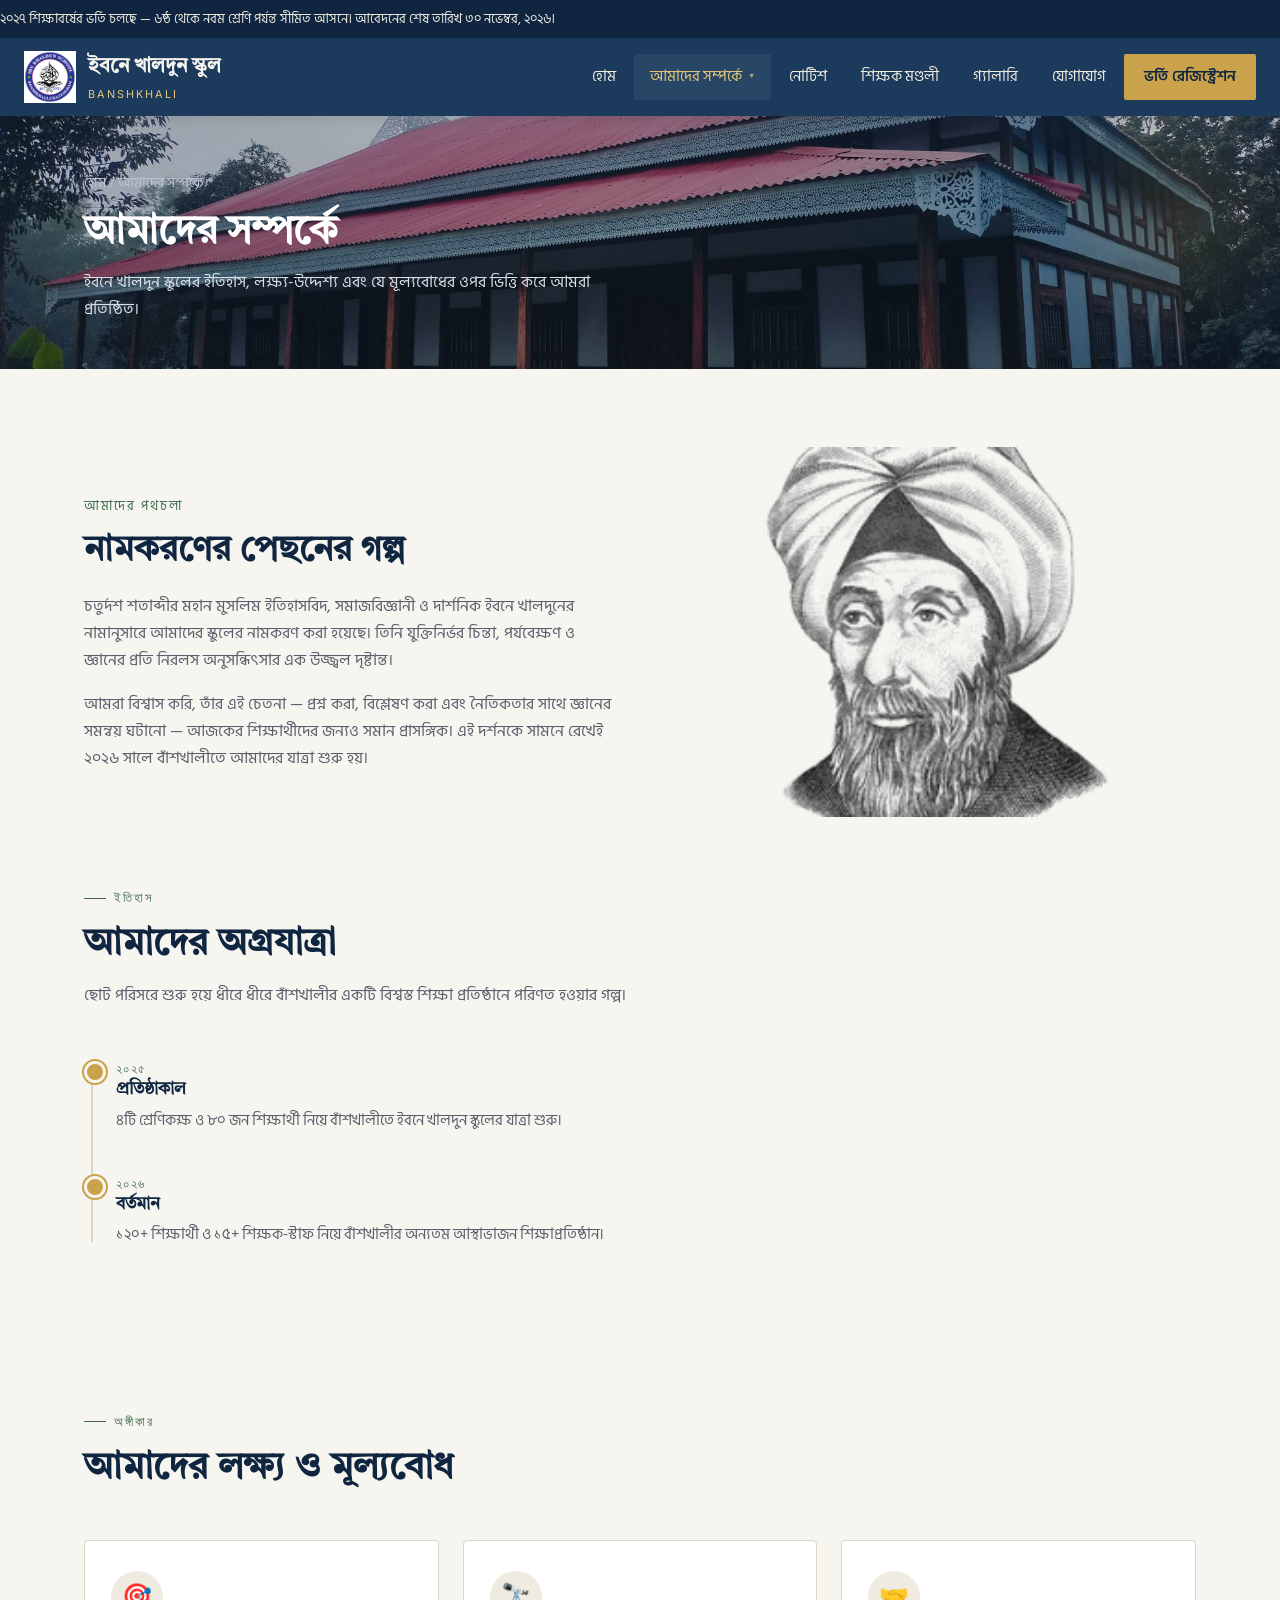
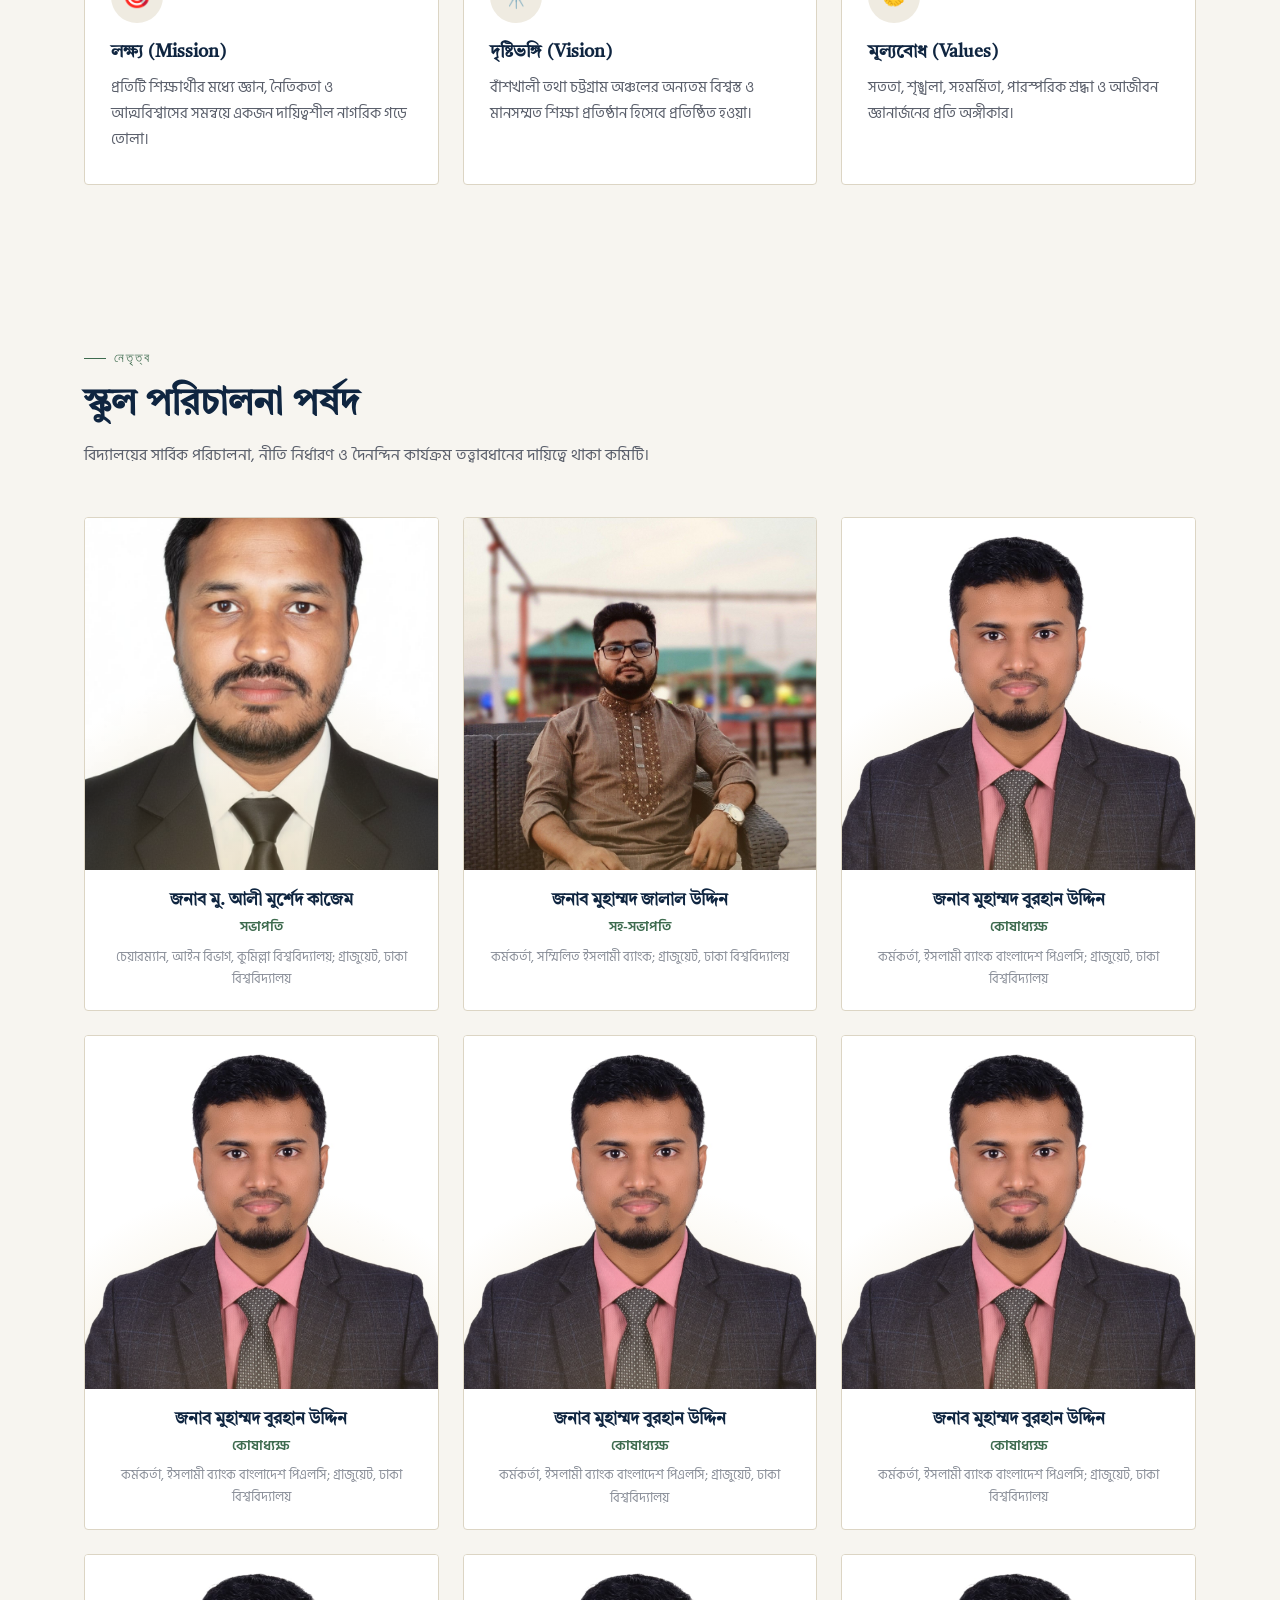
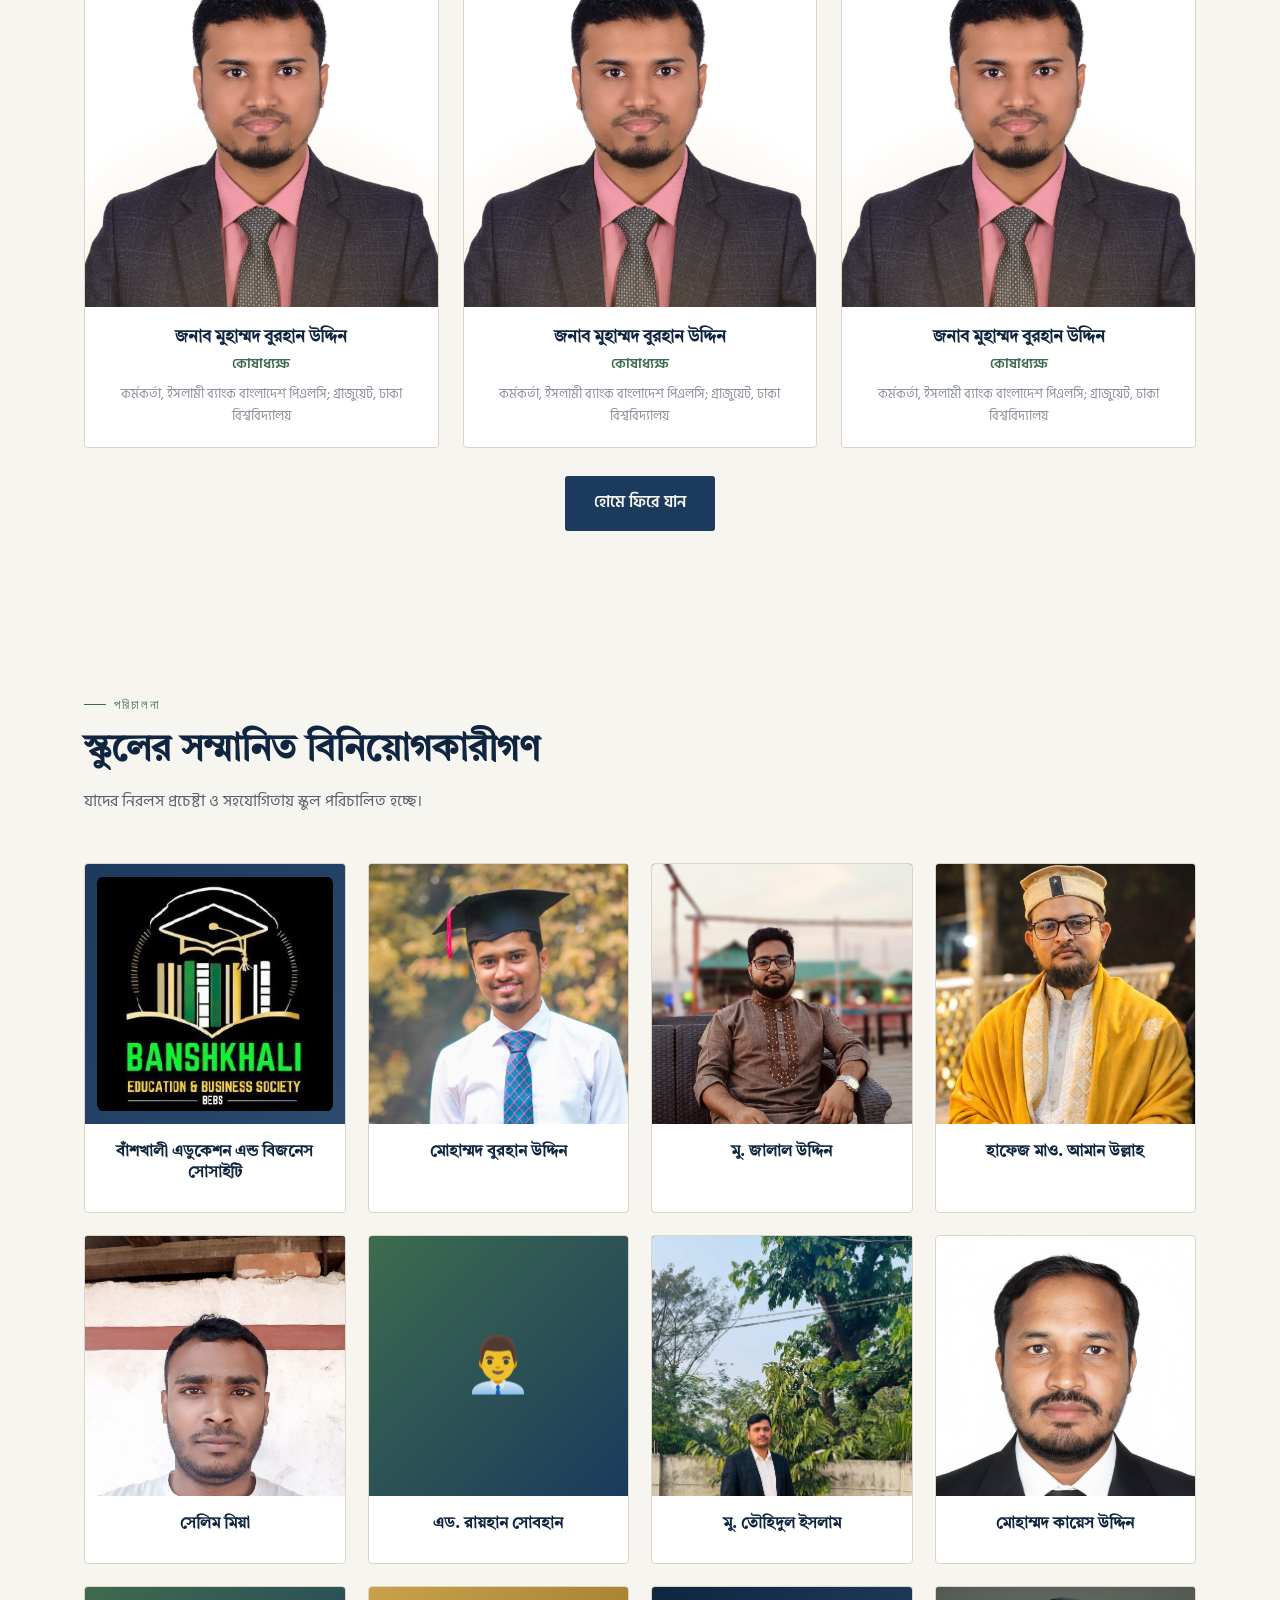
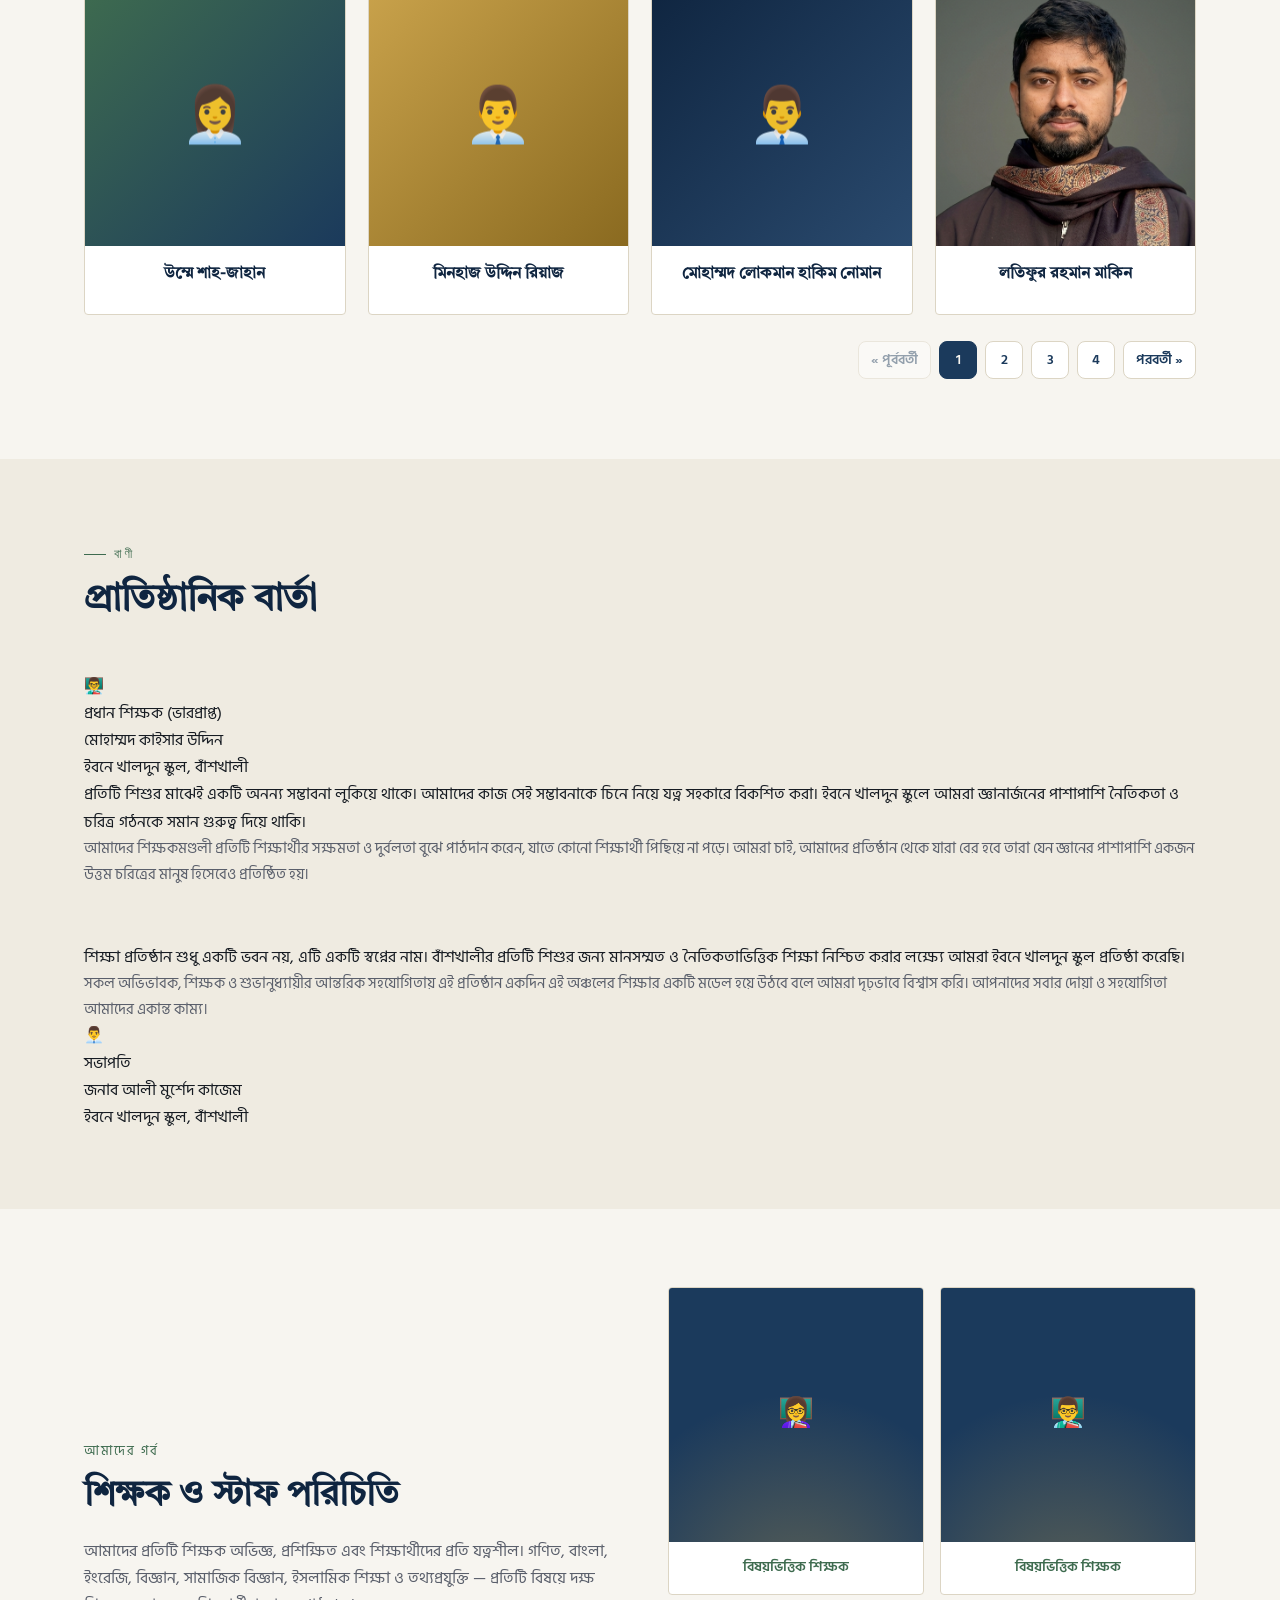
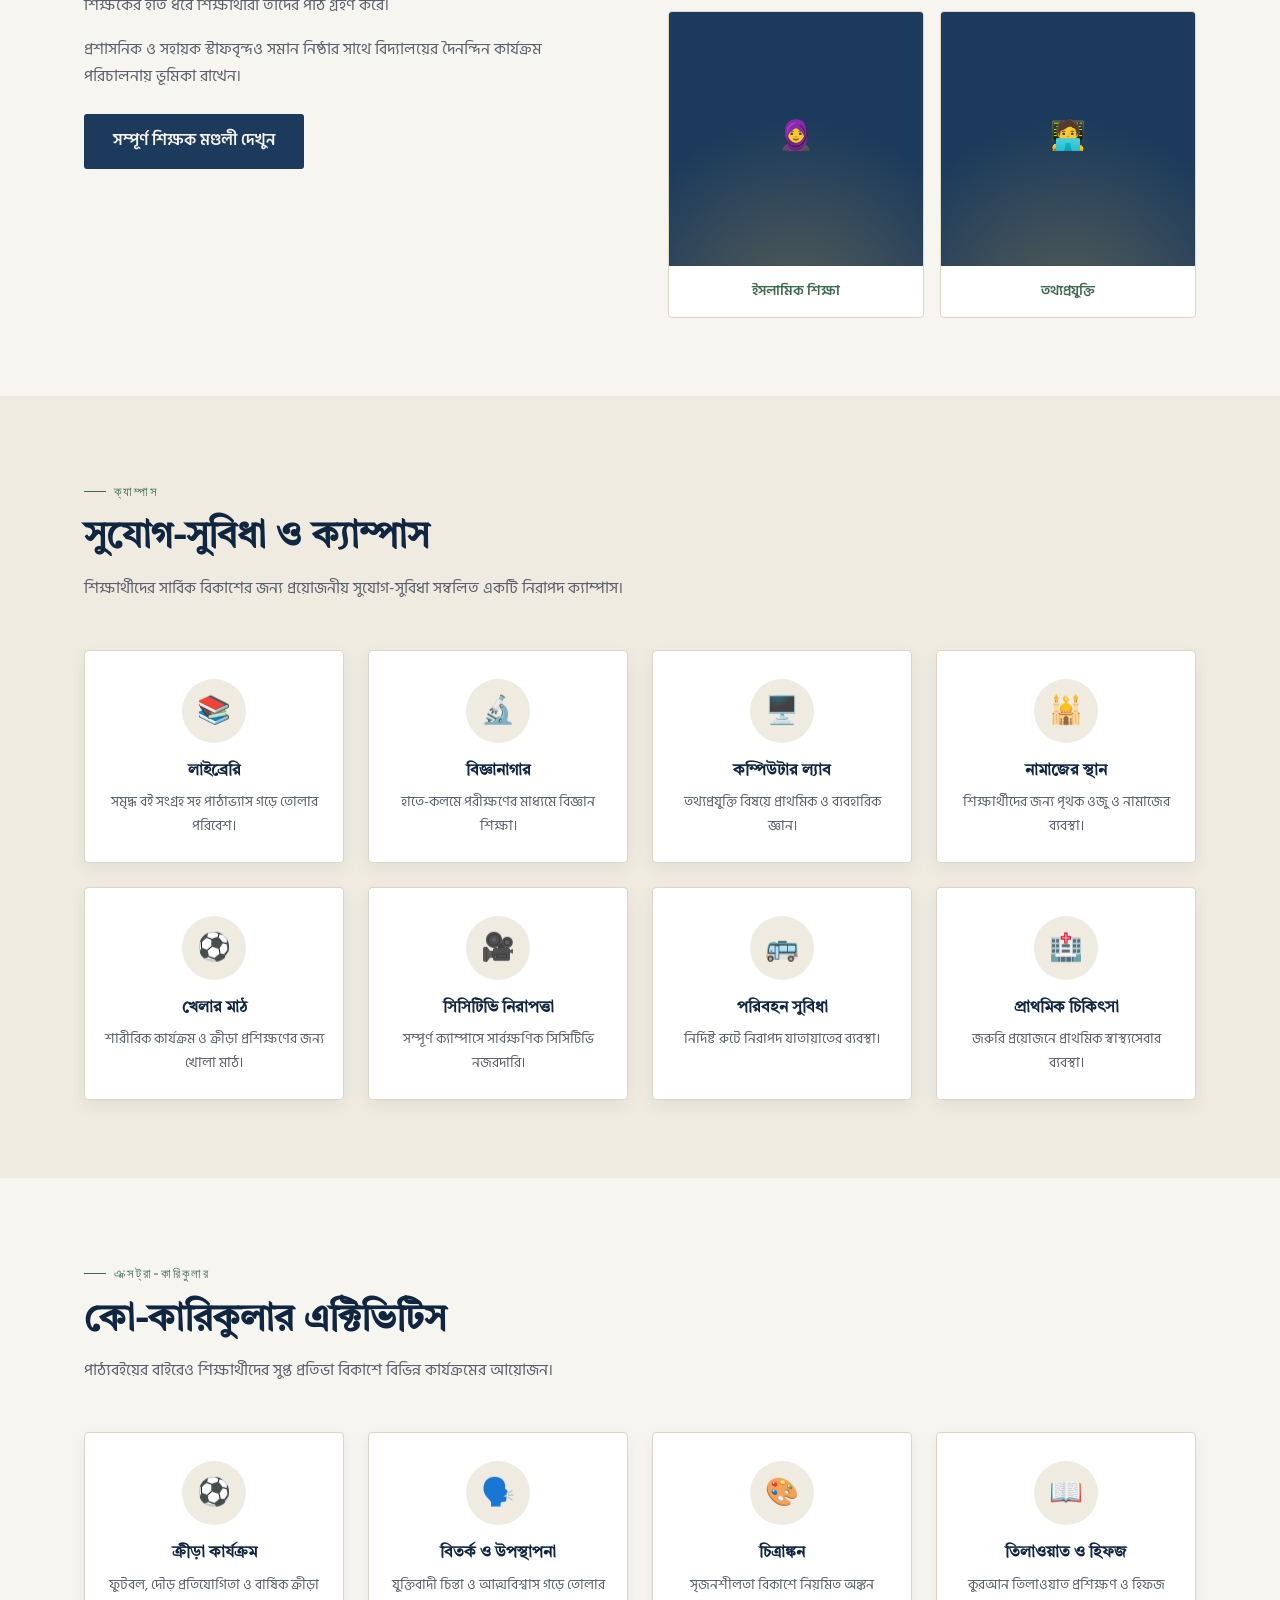
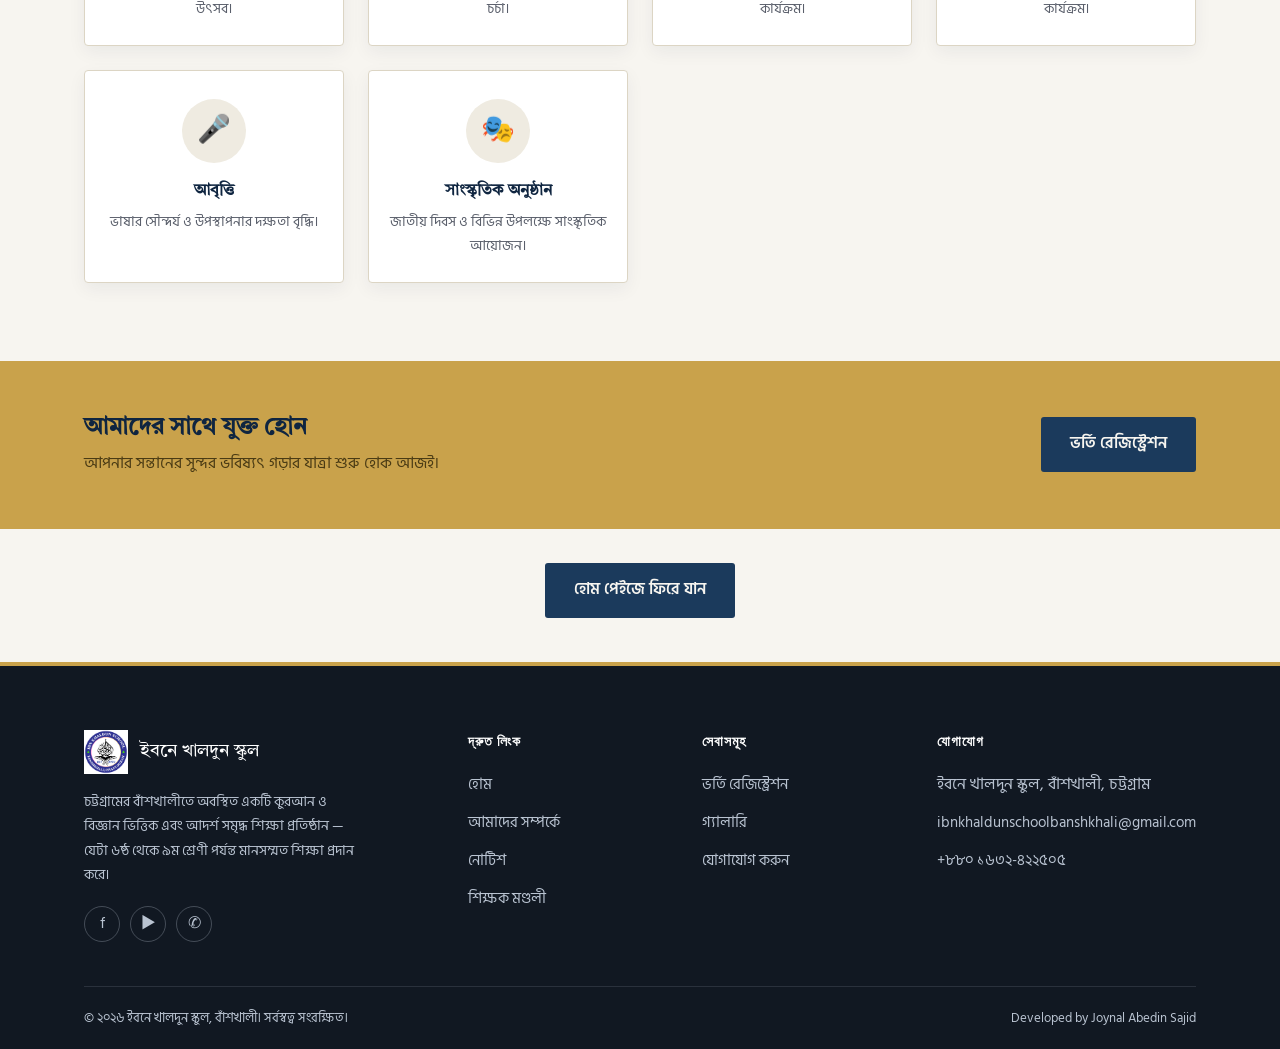
==== commit 5795ab1f: "update file 1" ====
--- a/about.html
+++ b/about.html
@@ -51,13 +51,13 @@
           <li><a href="staff.html">শিক্ষক মণ্ডলী</a></li>
           <li><a href="gallery.html">গ্যালারি</a></li>
           <li><a href="contact.html">যোগাযোগ</a></li>
-          <li><a href="admission.html" class="nav-cta">ভর্তি ফরম</a></li>
+          <li><a href="pages/admission.html" class="nav-cta">ভর্তি রেজিস্ট্রেশন</a></li>
         </ul>
       </nav>
     </div>
   </header>
 
-  <div class="page-head">
+  <div class="page-head" style="background-image:url('assets/img/scl.jpg');">
     <div class="container">
       <div class="breadcrumb"><a href="index.html">হোম</a> / আমাদের সম্পর্কে</div>
       <h1>আমাদের সম্পর্কে</h1>
@@ -94,7 +94,7 @@
       </div>
       <div class="timeline reveal">
         <div class="timeline-item">
-          <div class="year">২০২৬</div>
+          <div class="year">২০২৫</div>
           <h4>প্রতিষ্ঠাকাল</h4>
           <p>৪টি শ্রেণিকক্ষ ও ৮০ জন শিক্ষার্থী নিয়ে বাঁশখালীতে ইবনে খালদুন স্কুলের যাত্রা শুরু।</p>
         </div>
@@ -131,25 +131,17 @@
         <p>বিদ্যালয়ের সার্বিক পরিচালনা, নীতি নির্ধারণ ও দৈনন্দিন কার্যক্রম তত্ত্বাবধানের দায়িত্বে থাকা কমিটি।</p>
       </div>
       <div id="boardGrid" class="grid-3 reveal">
-        <div class="staff-card"><div class="staff-photo">স</div><div class="staff-info"><h4>জনাব মু. আলী মুর্শেদ কাজেম</h4><div class="role">সভাপতি</div><div class="subj">চেয়ারম্যান, আইন বিভাগ, কুমিল্লা বিশ্ববিদ্যালয়; গ্রাজুয়েট, ঢাকা বিশ্ববিদ্যালয়।</div></div></div>
-        <div class="staff-card"><div class="staff-photo">সহ</div><div class="staff-info"><h4>জনাব মুহাম্মদ জালাল উদ্দিন</h4><div class="role">সহ-সভাপতি</div><div class="subj">কর্মকর্তা, সম্মিলিত ইসলামী ব্যাংক; গ্রাজুয়েট, ঢাকা বিশ্ববিদ্যালয়।</div></div></div>
-        <div class="staff-card"><div class="staff-photo">কো</div><div class="staff-info"><h4>জনাব মুহাম্মদ বুরহান উদ্দিন</h4><div class="role">কোষাধ্যক্ষ</div><div class="subj">কর্মকর্তা, ইসলামী ব্যাংক বাংলাদেশ পিএলসি; গ্রাজুয়েট, ঢাকা বিশ্ববিদ্যালয়।</div></div></div>
-        <div class="staff-card"><div class="staff-photo">অব</div><div class="staff-info"><h4>জনাব মোহাম্মদ আবদুর রশিদ</h4><div class="role">অবকাঠামো পরামর্শক</div><div class="subj">প্রভাষক, ডা. ফজলুল হাজেরা ডিগ্রি কলেজ, চট্টগ্রাম; গ্রাজুয়েট, চট্টগ্রাম বিশ্ববিদ্যালয়।</div></div></div>
-        <div class="staff-card"><div class="staff-photo">আই</div><div class="staff-info"><h4>এডভোকেট রায়হান সোবহান</h4><div class="role">আইন উপদেষ্টা</div><div class="subj">আইনজীবী</div></div></div>
-        <div class="staff-card"><div class="staff-photo">নি</div><div class="staff-info"><h4>জনাব হাফেজ মাওলানা আমান উল্লাহ</h4><div class="role">নিরাপত্তা উপদেষ্টা</div><div class="subj">শিক্ষক, উত্তর-পূর্ব বড়ঘোনা এশয়াতুল উলুম দাখিল মাদ্রাসা; গ্রাজুয়েট, ইসলামী আরবী বিশ্ববিদ্যালয়।</div></div></div>
-        <div class="staff-card"><div class="staff-photo">শা</div><div class="staff-info"><h4>জনাব মো: শহীদুল ইসলাম</h4><div class="role">সদস্য</div><div class="subj">শিক্ষক, সাধনপুর বালিকা উচ্চবিদ্যালয়; গ্রাজুয়েট, জাতীয় বিশ্ববিদ্যালয়।</div></div></div>
-        <div class="staff-card"><div class="staff-photo">জা</div><div class="staff-info"><h4>জনাব আব্দুল্লাহ আল জাহেদ</h4><div class="role">সদস্য</div><div class="subj">শিক্ষক, রাঙ্গুনিয়া আলমশাহপাড়া কামিল মাদরাসা; গ্রাজুয়েট, ঢাকা বিশ্ববিদ্যালয়।</div></div></div>
-        <div class="staff-card"><div class="staff-photo">আ</div><div class="staff-info"><h4>জনাবা আশরাফুন্নেসা</h4><div class="role">সদস্য</div><div class="subj">গ্রাজুয়েট, ঢাকা বিশ্ববিদ্যালয়।</div></div></div>
-        <div class="staff-card"><div class="staff-photo">হা</div><div class="staff-info"><h4>জনাব হাসান আল বান্না</h4><div class="role">সদস্য</div><div class="subj">ভিপি, বিজয় ৭১ হল সংসদ, ঢাবি; গ্রাজুয়েট, ঢাকা বিশ্ববিদ্যালয়।</div></div></div>
-        <div class="staff-card"><div class="staff-photo">আরি</div><div class="staff-info"><h4>জনাব মোহাম্মদ আরিফুল হক</h4><div class="role">সদস্য</div><div class="subj">গ্রাজুয়েট, ঢাকা বিশ্ববিদ্যালয়।</div></div></div>
-        <div class="staff-card"><div class="staff-photo">মো</div><div class="staff-info"><h4>জনাব মো: মোরশেদ আলম</h4><div class="role">সদস্য</div><div class="subj">শিক্ষক, দক্ষিণ চাম্বল ইলাহী বক্স তালিমুল কুরআন মাদরাসা; গ্রাজুয়েট, জাতীয় বিশ্ববিদ্যালয়।</div></div></div>
-        <div class="staff-card"><div class="staff-photo">সে</div><div class="staff-info"><h4>জনাব সেলিম মিয়া</h4><div class="role">সদস্য</div><div class="subj">সমাজ প্রতিনিধি।</div></div></div>
-        <div class="staff-card"><div class="staff-photo">অ</div><div class="staff-info"><h4>অধ্যক্ষ</h4><div class="role">সদস্য সচিব</div><div class="subj">ইবনে খালদুন স্কুল</div></div></div>
-      </div>
-      <div id="boardPagination" class="staff-pagination"></div>
-      <div class="center mt-40 reveal" id="boardHomeWrap" style="display:none;">
-        <a href="index.html" class="btn btn-navy">হোমে ফিরে যান</a>
-      </div>
+        <div class="staff-card"><div class="staff-photo"><img src="assets/img/ksu.jpeg" alt="জনাব মু. আলী মুর্শেদ কাজেম"></div><div class="staff-info"><h4>জনাব মু. আলী মুর্শেদ কাজেম</h4><div class="role">সভাপতি</div><div class="subj">চেয়ারম্যান, আইন বিভাগ, কুমিল্লা বিশ্ববিদ্যালয়; গ্রাজুয়েট, ঢাকা বিশ্ববিদ্যালয়</div></div></div>
+        <div class="staff-card"><div class="staff-photo"><img src="assets/img/jalal1.jpg" alt="জনাব মুহাম্মদ জালাল উদ্দিন"></div><div class="staff-info"><h4>জনাব মুহাম্মদ জালাল উদ্দিন</h4><div class="role">সহ-সভাপতি</div><div class="subj">কর্মকর্তা, সম্মিলিত ইসলামী ব্যাংক; গ্রাজুয়েট, ঢাকা বিশ্ববিদ্যালয়</div></div></div>
+        <div class="staff-card"><div class="staff-photo"><img src="assets/img/bur2.jpeg" alt="জনাব মুহাম্মদ বুরহান উদ্দিন"></div><div class="staff-info"><h4>জনাব মুহাম্মদ বুরহান উদ্দিন</h4><div class="role">কোষাধ্যক্ষ</div><div class="subj">কর্মকর্তা, ইসলামী ব্যাংক বাংলাদেশ পিএলসি; গ্রাজুয়েট, ঢাকা বিশ্ববিদ্যালয়</div></div></div>
+        <div class="staff-card"><div class="staff-photo"><img src="assets/img/bur2.jpeg" alt="জনাব মুহাম্মদ বুরহান উদ্দিন"></div><div class="staff-info"><h4>জনাব মুহাম্মদ বুরহান উদ্দিন</h4><div class="role">কোষাধ্যক্ষ</div><div class="subj">কর্মকর্তা, ইসলামী ব্যাংক বাংলাদেশ পিএলসি; গ্রাজুয়েট, ঢাকা বিশ্ববিদ্যালয়</div></div></div>
+        <div class="staff-card"><div class="staff-photo"><img src="assets/img/bur2.jpeg" alt="জনাব মুহাম্মদ বুরহান উদ্দিন"></div><div class="staff-info"><h4>জনাব মুহাম্মদ বুরহান উদ্দিন</h4><div class="role">কোষাধ্যক্ষ</div><div class="subj">কর্মকর্তা, ইসলামী ব্যাংক বাংলাদেশ পিএলসি; গ্রাজুয়েট, ঢাকা বিশ্ববিদ্যালয়</div></div></div>
+        <div class="staff-card"><div class="staff-photo"><img src="assets/img/bur2.jpeg" alt="জনাব মুহাম্মদ বুরহান উদ্দিন"></div><div class="staff-info"><h4>জনাব মুহাম্মদ বুরহান উদ্দিন</h4><div class="role">কোষাধ্যক্ষ</div><div class="subj">কর্মকর্তা, ইসলামী ব্যাংক বাংলাদেশ পিএলসি; গ্রাজুয়েট, ঢাকা বিশ্ববিদ্যালয়</div></div></div>
+        <div class="staff-card"><div class="staff-photo"><img src="assets/img/bur2.jpeg" alt="জনাব মুহাম্মদ বুরহান উদ্দিন"></div><div class="staff-info"><h4>জনাব মুহাম্মদ বুরহান উদ্দিন</h4><div class="role">কোষাধ্যক্ষ</div><div class="subj">কর্মকর্তা, ইসলামী ব্যাংক বাংলাদেশ পিএলসি; গ্রাজুয়েট, ঢাকা বিশ্ববিদ্যালয়</div></div></div>
+        <div class="staff-card"><div class="staff-photo"><img src="assets/img/bur2.jpeg" alt="জনাব মুহাম্মদ বুরহান উদ্দিন"></div><div class="staff-info"><h4>জনাব মুহাম্মদ বুরহান উদ্দিন</h4><div class="role">কোষাধ্যক্ষ</div><div class="subj">কর্মকর্তা, ইসলামী ব্যাংক বাংলাদেশ পিএলসি; গ্রাজুয়েট, ঢাকা বিশ্ববিদ্যালয়</div></div></div>
+        <div class="staff-card"><div class="staff-photo"><img src="assets/img/bur2.jpeg" alt="জনাব মুহাম্মদ বুরহান উদ্দিন"></div><div class="staff-info"><h4>জনাব মুহাম্মদ বুরহান উদ্দিন</h4><div class="role">কোষাধ্যক্ষ</div><div class="subj">কর্মকর্তা, ইসলামী ব্যাংক বাংলাদেশ পিএলসি; গ্রাজুয়েট, ঢাকা বিশ্ববিদ্যালয়</div></div></div>
+      </div>
+      <div class="board-home-action"><a href="index.html" class="btn btn-navy">হোমে ফিরে যান</a></div>
     </div>
   </section>
 
@@ -164,7 +156,7 @@
       <div id="shGrid" class="shareholder-grid reveal">
         <!-- বেবস -->
         <div class="sh-card">
-          <div class="sh-photo sh-ph-1"><img src="assets/img/bebs.jpg" alt="বাঁশখালী এডুকেশন এন্ড বিজনেস সোসাইটি">
+          <div class="sh-photo sh-ph-1 sh-society-logo"><img src="assets/img/bebs.jpg" alt="বাঁশখালী এডুকেশন এন্ড বিজনেস সোসাইটি">
           </div>
           <div class="sh-body">
             <h3>বাঁশখালী এডুকেশন এন্ড বিজনেস সোসাইটি</h3>
@@ -172,7 +164,7 @@
         </div>
         <!-- বুরহান  উদ্দিন -->
         <div class="sh-card">
-          <div class="sh-photo sh-ph-2"><span class="sh-avatar">👨‍💼</span></div>
+          <div class="sh-photo sh-ph-2"><img src="assets/img/bur1.jpeg" alt="মোহাম্মদ বুরহান উদ্দিন"></div>
           <div class="sh-body">
             <h3>মোহাম্মদ বুরহান উদ্দিন</h3>
           </div>
@@ -242,7 +234,7 @@
         </div>
         <!-- লতিফুর রহমান মাকিন -->
         <div class="sh-card">
-          <div class="sh-photo sh-ph-1"><img src="assets/img/makin.jpg" alt="লতিফুর রহমান মাকিন"></div>
+          <div class="sh-photo sh-ph-1"><img src="assets/img/rhn.png" alt="লতিফুর রহমান মাকিন"></div>
           <div class="sh-body">
             <h3>লতিফুর রহমান মাকিন</h3>
           </div>
@@ -312,7 +304,7 @@
         </div>
         <!-- মোরশেদুল ইসলাম -->
         <div class="sh-card">
-          <div class="sh-photo sh-ph-4"><img src="assets/img/t3.jpeg" alt="মু. নেজাম উদ্দিন"></div>
+          <div class="sh-photo sh-ph-4"><img src="assets/img/t1.jpeg" alt="মু. নেজাম উদ্দিন"></div>
           <div class="sh-body">
             <h3>মোরশেদুল ইসলাম</h3>
           </div>
@@ -474,8 +466,8 @@
         <div class="leader-photo-wrap">
           <div class="leader-photo"><span>👨‍🏫</span></div>
           <div>
-            <div class="leader-role">প্রধান শিক্ষক</div>
-            <div class="leader-name">মোহাম্মদ শাহাদাত হোসাইন</div>
+            <div class="leader-role">প্রধান শিক্ষক (ভারপ্রাপ্ত)</div>
+            <div class="leader-name">মোহাম্মদ কাইসার উদ্দিন</div>
             <div class="leader-school">ইবনে খালদুন স্কুল, বাঁশখালী</div>
           </div>
         </div>
@@ -501,7 +493,7 @@
           <div class="leader-photo"><span>👨‍💼</span></div>
           <div>
             <div class="leader-role">সভাপতি</div>
-            <div class="leader-name">এ. কে. মোস্তাফিজুর রহমান</div>
+            <div class="leader-name">জনাব আলী মুর্শেদ কাজেম</div>
             <div class="leader-school">ইবনে খালদুন স্কুল, বাঁশখালী</div>
           </div>
         </div>
@@ -614,7 +606,7 @@
   <section id="cocurricular">
     <div class="container">
       <div class="section-head reveal">
-        <div class="kicker">সহশিক্ষা</div>
+        <div class="kicker">এক্সট্রা-কারিকুলার</div>
         <h2>কো-কারিকুলার এক্টিভিটিস</h2>
         <p>পাঠ্যবইয়ের বাইরেও শিক্ষার্থীদের সুপ্ত প্রতিভা বিকাশে বিভিন্ন কার্যক্রমের আয়োজন।</p>
       </div>
@@ -663,6 +655,8 @@
       <a href="admission.html" class="btn btn-navy">ভর্তি রেজিস্ট্রেশন</a>
     </div>
   </div>
+
+  <div class="page-home-cta"><a href="index.html" class="btn btn-navy">হোম পেইজে ফিরে যান</a></div>
 
   <footer>
     <div class="container">
--- a/assets/style.css
+++ b/assets/style.css
@@ -168,9 +168,6 @@
   display: flex;
   align-items: center;
   justify-content: space-between;
-  width: 100%;
-  max-width: var(--max-w);
-  margin: 0 auto;
   padding: 12px 24px;
 }
 
@@ -179,13 +176,11 @@
   align-items: center;
   gap: 12px;
   color: var(--paper);
-  min-width: 0;
 }
 
 .brand img {
   width: 52px;
   height: 52px;
-  flex: 0 0 52px;
 }
 
 .brand .brand-text .bn {
@@ -193,7 +188,6 @@
   font-size: 1.28rem;
   font-weight: 600;
   color: var(--paper);
-  white-space: nowrap;
 }
 
 .brand .brand-text .en {
@@ -236,6 +230,11 @@
 .nav-cta:hover {
   background: var(--gold-light);
   color: var(--navy-dark) !important;
+}
+
+.nav-cta:disabled {
+  cursor: default;
+  opacity: 1;
 }
 
 .hamburger {
@@ -258,33 +257,35 @@
 }
 
 @media (max-width: 940px) {
-  .nav-wrap {
-    padding: 10px 16px;
-  }
-
   .hamburger {
     display: flex;
-    flex: 0 0 40px;
-    margin-left: 12px;
+    position: relative;
+    z-index: 121;
   }
 
   nav.main-nav {
-    position: absolute;
-    top: 100%;
-    left: 0;
-    right: 0;
+    position: fixed;
+    inset: 0 auto 0 0;
+    width: min(86vw, 320px);
+    max-height: 100dvh;
     background: var(--navy);
-    display: none;
-    box-shadow: 0 10px 20px rgba(0, 0, 0, 0.18);
+    display: block;
+    overflow-y: auto;
+    overscroll-behavior: contain;
+    transform: translateX(-105%);
+    transition: transform .3s ease;
+    box-shadow: 12px 0 28px rgba(0, 0, 0, 0.24);
+    z-index: 120;
   }
 
   nav.main-nav.open {
-    display: block;
+    transform: translateX(0);
   }
 
   nav.main-nav ul {
     flex-direction: column;
-    padding: 8px 24px 18px;
+    align-items: stretch;
+    padding: 88px 24px 24px;
   }
 
   nav.main-nav a {
@@ -301,27 +302,6 @@
   .topbar .container {
     justify-content: center;
     text-align: center;
-  }
-}
-
-@media (max-width:560px) {
-  .brand {
-    gap: 9px;
-  }
-
-  .brand img {
-    width: 46px;
-    height: 46px;
-    flex-basis: 46px;
-  }
-
-  .brand .brand-text .bn {
-    font-size: 1.08rem;
-  }
-
-  .brand .brand-text .en {
-    font-size: 0.6rem;
-    letter-spacing: 1.6px;
   }
 }
 
@@ -352,11 +332,11 @@
 }
 
 .hero-video {
-  flex: 1 1 100%;
-  width: 100%;
+  flex: 1;
+  width: 33.33%;
   height: 100%;
   object-fit: cover;
-  opacity: 0.18;
+  opacity: 0.12;
 }
 
 .hero .pattern {
@@ -414,6 +394,60 @@
   flex-wrap: wrap;
 }
 
+.hero-admission-cta {
+  z-index: 3;
+  display: inline-flex;
+  align-items: center;
+  gap: 10px;
+  padding: 14px 20px;
+  color: var(--navy-dark);
+  background: var(--gold-light);
+  border: 2px solid rgba(255, 255, 255, 0.72);
+  border-radius: 4px;
+  box-shadow: 0 10px 24px rgba(6, 20, 36, 0.34);
+  font-size: 1rem;
+  font-weight: 700;
+  animation: admission-pulse 2.4s ease-in-out infinite;
+  transition: transform .2s ease, background .2s ease, box-shadow .2s ease;
+}
+
+.hero-admission-cta:hover {
+  color: var(--navy-dark);
+  background: var(--white);
+  transform: translateY(-4px) scale(1.02);
+  box-shadow: 0 14px 30px rgba(6, 20, 36, 0.42);
+  animation-play-state: paused;
+}
+
+.hero-admission-icon {
+  color: var(--green);
+  font-size: 1.3rem;
+}
+
+.hero-admission-arrow {
+  font-size: 1.25rem;
+  transition: transform .2s ease;
+}
+
+.hero-admission-cta:hover .hero-admission-arrow {
+  transform: translate(3px, -3px);
+}
+
+@keyframes admission-pulse {
+  0%, 100% { box-shadow: 0 10px 24px rgba(6, 20, 36, 0.34), 0 0 0 0 rgba(228, 200, 122, 0.45); }
+  50% { box-shadow: 0 12px 26px rgba(6, 20, 36, 0.38), 0 0 0 10px rgba(228, 200, 122, 0); }
+}
+
+@media (max-width: 640px) {
+  .hero {
+    padding-bottom: 124px;
+  }
+
+  .hero-admission-cta {
+    justify-content: center;
+  }
+}
+
 .btn {
   display: inline-block;
   padding: 13px 28px;
@@ -633,14 +667,8 @@
 /* ---------- Shareholders ---------- */
 .shareholder-grid {
   display: grid;
-  grid-template-columns: repeat(3, 1fr);
+  grid-template-columns: repeat(4, 1fr);
   gap: 22px;
-}
-
-@media (max-width:1100px) {
-  .shareholder-grid {
-    grid-template-columns: repeat(2, 1fr);
-  }
 }
 
 @media (max-width:940px) {
@@ -686,8 +714,77 @@
   transition: transform .4s ease;
 }
 
+.sh-society-logo {
+  background: #101719;
+  padding: 12px;
+}
+
+.sh-society-logo img {
+  object-fit: contain;
+  object-position: center;
+  border-radius: 8px;
+}
+
 .sh-card:hover .sh-photo img {
   transform: scale(1.08);
+}
+
+.sh-card:hover .sh-society-logo img {
+  transform: scale(1.04);
+}
+
+.staff-pagination {
+  display: flex;
+  justify-content: flex-end;
+  align-items: center;
+  gap: 8px;
+  margin-top: 24px;
+  min-height: 42px;
+}
+
+.staff-pagination button {
+  min-width: 38px;
+  height: 38px;
+  padding: 0 12px;
+  border: 1px solid var(--paper-line);
+  border-radius: 8px;
+  background: var(--white);
+  color: var(--navy);
+  font-family: 'Hind Siliguri', sans-serif;
+  font-size: 0.9rem;
+  font-weight: 600;
+  cursor: pointer;
+  transition: background .2s ease, color .2s ease, border-color .2s ease, transform .2s ease;
+}
+
+.staff-pagination button:hover:not(:disabled) {
+  background: var(--gold-light);
+  border-color: var(--gold);
+  transform: translateY(-2px);
+}
+
+.staff-pagination button.active {
+  background: var(--navy);
+  border-color: var(--navy);
+  color: var(--paper);
+}
+
+.staff-pagination button:disabled {
+  opacity: 0.45;
+  cursor: not-allowed;
+}
+
+.board-home-action {
+  display: flex;
+  justify-content: center;
+  margin-top: 28px;
+}
+
+@media (max-width: 640px) {
+  .staff-pagination {
+    justify-content: center;
+    flex-wrap: wrap;
+  }
 }
 
 .sh-photo .sh-avatar {
@@ -750,58 +847,6 @@
   background: var(--gold);
   color: var(--navy-dark);
   border-color: var(--gold);
-}
-
-/* ---------- Shareholder pagination ---------- */
-.staff-pagination {
-  display: flex;
-  justify-content: flex-end;
-  align-items: center;
-  gap: 8px;
-  margin-top: 26px;
-}
-
-.staff-pagination button {
-  min-height: 40px;
-  padding: 8px 14px;
-  border: 1px solid rgba(201, 162, 75, 0.45);
-  border-radius: 6px;
-  background: var(--white);
-  color: var(--navy);
-  font: inherit;
-  font-weight: 600;
-  cursor: pointer;
-  transition: color .2s ease, background .2s ease, border-color .2s ease, transform .2s ease, box-shadow .2s ease;
-}
-
-.staff-pagination button:hover:not(:disabled) {
-  color: var(--white);
-  background: var(--navy-mid);
-  border-color: var(--navy-mid);
-  transform: translateY(-2px);
-  box-shadow: 0 6px 14px rgba(15, 35, 60, 0.18);
-}
-
-.staff-pagination button.active {
-  color: var(--navy-dark);
-  background: var(--gold);
-  border-color: var(--gold);
-  box-shadow: 0 5px 12px rgba(201, 162, 75, 0.25);
-}
-
-.staff-pagination button:disabled {
-  opacity: .45;
-  cursor: not-allowed;
-}
-
-.staff-pagination.is-mobile-hidden {
-  display: none;
-}
-
-@media (max-width:640px) {
-  .staff-pagination {
-    display: none;
-  }
 }
 
 /* ---------- Notice list ---------- */
@@ -959,6 +1004,13 @@
   position: relative;
 }
 
+.staff-photo img {
+  width: 100%;
+  height: 100%;
+  object-fit: cover;
+  display: block;
+}
+
 .staff-photo::after {
   content: "";
   position: absolute;
@@ -1077,11 +1129,6 @@
   border-radius: 6px;
   padding: 40px;
   box-shadow: var(--shadow);
-  min-width: 0;
-}
-
-.admission-layout > * {
-  min-width: 0;
 }
 
 .form-row {
@@ -1092,15 +1139,6 @@
 }
 
 @media (max-width:640px) {
-  .admission-layout {
-    grid-template-columns: 1fr !important;
-    gap: 24px !important;
-  }
-
-  .form-card {
-    padding: 24px 18px;
-  }
-
   .form-row {
     grid-template-columns: 1fr;
   }
@@ -1355,6 +1393,32 @@
   color: var(--gold-light);
 }
 
+.visitor-counter {
+  display: inline-flex;
+  align-items: center;
+  gap: 6px;
+  background: rgba(255, 255, 255, 0.06);
+  border: 1px solid rgba(255, 255, 255, 0.12);
+  border-radius: 20px;
+  padding: 4px 14px;
+  font-size: 0.8rem;
+  color: #B9C3D1;
+  font-family: 'Inter', sans-serif;
+}
+
+.visitor-counter .vc-dot {
+  width: 6px;
+  height: 6px;
+  border-radius: 50%;
+  background: #4ADE80;
+  box-shadow: 0 0 6px rgba(74, 222, 128, 0.5);
+}
+
+.visitor-counter .vc-num {
+  color: var(--gold-light);
+  font-weight: 600;
+}
+
 /* ---------- Page header (inner pages) ---------- */
 .page-head {
   background: linear-gradient(160deg, var(--navy) 0%, var(--navy-dark) 100%);
@@ -1362,9 +1426,19 @@
   padding: 56px 0 46px;
   position: relative;
   overflow: hidden;
+  background-size: cover;
+  background-position: center;
 }
 
 .page-head::before {
+  content: "";
+  position: absolute;
+  inset: 0;
+  background: linear-gradient(160deg, rgba(15,37,64,0.28) 0%, rgba(27,58,92,0.18) 100%);
+  z-index: 0;
+}
+
+.page-head::after {
   content: "";
   position: absolute;
   right: -40px;
@@ -1372,6 +1446,12 @@
   width: 280px;
   height: 280px;
   background-image: radial-gradient(circle, rgba(201, 162, 75, 0.16), transparent 65%);
+  z-index: 1;
+}
+
+.page-head > .container {
+  position: relative;
+  z-index: 2;
 }
 
 .page-head .breadcrumb {
@@ -1398,6 +1478,12 @@
 /* ---------- Utility ---------- */
 .center {
   text-align: center;
+}
+
+.page-home-cta {
+  display: flex;
+  justify-content: center;
+  padding: 34px 20px 44px;
 }
 
 .mt-24 {
@@ -1559,6 +1645,9 @@
   top: 100%;
   left: 0;
   min-width: 300px;
+  max-height: calc(100vh - var(--topbar-h, 36px) - 100px);
+  overflow-y: auto;
+  overscroll-behavior: contain;
   background: var(--navy-dark);
   border: 1px solid rgba(255, 255, 255, 0.08);
   border-radius: 6px;
@@ -2008,17 +2097,19 @@
   transform: translateX(-50%);
   width: 140px;
   height: 140px;
-  border-radius: 50%;
+  border-radius: 10px;
   overflow: hidden;
   box-shadow: 0 8px 20px rgba(0, 0, 0, 0.1);
   background: var(--paper-dim);
-  border: 4px solid var(--white);
+  border: 8px solid var(--white);
+  outline: 3px solid var(--gold);
 }
 
 .leader-card-demo .leader-photo-demo img {
   width: 100%;
   height: 100%;
   object-fit: cover;
+  border-radius: 0 !important;
 }
 
 .leader-card-demo .leader-photo-demo span {
@@ -2028,133 +2119,6 @@
   justify-content: center;
   width: 100%;
   height: 100%;
-}
-
-/* ---------- Full message page ---------- */
-.message-page .message-section {
-  padding: 82px 0;
-}
-
-.message-page .message-section + .message-section {
-  border-top: 1px solid var(--paper-line);
-}
-
-.message-page .message-card {
-  display: grid;
-  grid-template-columns: minmax(240px, 0.8fr) minmax(0, 1.2fr);
-  gap: 46px;
-  align-items: center;
-  background: var(--white);
-  border: 1px solid var(--paper-line);
-  border-top: 4px solid var(--gold);
-  border-radius: 10px;
-  padding: 38px 42px;
-  box-shadow: 0 16px 36px rgba(15, 35, 60, 0.08);
-}
-
-.message-page .message-card.reverse {
-  grid-template-columns: minmax(0, 1.2fr) minmax(240px, 0.8fr);
-  border-top-color: var(--green);
-}
-
-.message-page .leader-photo-wrap {
-  display: flex;
-  align-items: center;
-  gap: 18px;
-}
-
-.message-page .leader-photo {
-  width: 128px;
-  height: 128px;
-  flex: 0 0 128px;
-  overflow: hidden;
-  border-radius: 50%;
-  border: 5px solid var(--white);
-  outline: 2px solid var(--gold);
-  background: var(--paper-dim);
-  box-shadow: 0 8px 20px rgba(15, 35, 60, 0.16);
-}
-
-.message-page .leader-photo img {
-  width: 100%;
-  height: 100%;
-  object-fit: cover;
-}
-
-.message-page .leader-photo span {
-  display: flex;
-  align-items: center;
-  justify-content: center;
-  width: 100%;
-  height: 100%;
-  font-size: 3rem;
-}
-
-.message-page .leader-role {
-  color: var(--green);
-  font-size: 0.82rem;
-  font-weight: 700;
-  margin-bottom: 5px;
-}
-
-.message-page .leader-name {
-  color: var(--navy-dark);
-  font-family: 'Tiro Bangla', 'Lora', serif;
-  font-size: 1.25rem;
-  font-weight: 700;
-}
-
-.message-page .leader-school {
-  color: #8A8F99;
-  font-size: 0.82rem;
-  margin-top: 5px;
-}
-
-.message-page .leader-quote {
-  position: relative;
-  color: var(--navy-dark);
-  font-family: 'Tiro Bangla', 'Lora', serif;
-  font-size: 1.18rem;
-  line-height: 1.9;
-  padding-left: 24px;
-  margin-bottom: 18px;
-}
-
-.message-page .leader-quote::before {
-  content: "“";
-  position: absolute;
-  left: 0;
-  top: -12px;
-  color: var(--gold);
-  font-family: Georgia, serif;
-  font-size: 3.2rem;
-  line-height: 1;
-}
-
-@media (max-width: 760px) {
-  .message-page .message-section {
-    padding: 58px 0;
-  }
-
-  .message-page .message-card,
-  .message-page .message-card.reverse {
-    display: flex;
-    flex-direction: column;
-    align-items: stretch;
-    gap: 26px;
-    padding: 28px 22px;
-  }
-
-  .message-page .leader-photo-wrap {
-    justify-content: center;
-    text-align: center;
-    flex-direction: column;
-  }
-
-  .message-page .leader-quote {
-    font-size: 1.04rem;
-    line-height: 1.8;
-  }
 }
 
 .leader-card-demo h3 {
@@ -2226,20 +2190,19 @@
 }
 
 .feature-item {
-  text-align: center;
-  min-height: 220px;
-  padding: 30px 18px 24px;
   background: var(--white);
   border: 1px solid var(--paper-line);
   border-radius: var(--radius);
-  box-shadow: 0 4px 14px rgba(15, 35, 60, 0.05);
-  transition: transform .25s ease, box-shadow .25s ease, border-color .25s ease;
+  text-align: center;
+  padding: 28px 18px 24px;
+  box-shadow: 0 6px 18px rgba(15, 37, 64, 0.06);
+  transition: transform .3s ease, box-shadow .3s ease, border-color .3s ease;
 }
 
 .feature-item:hover {
-  transform: translateY(-6px);
-  border-color: rgba(201, 162, 75, 0.65);
-  box-shadow: 0 12px 26px rgba(15, 35, 60, 0.14);
+  transform: translateY(-8px);
+  border-color: var(--gold);
+  box-shadow: 0 16px 30px rgba(15, 37, 64, 0.14);
 }
 
 .feature-item .fi-icon {
@@ -2701,4 +2664,434 @@
 .topbar,
 header.site-header {
   width: 100%;
-}+}
+
+/* ---------- Login button & modal ---------- */
+button.nav-cta {
+  border: none;
+  cursor: pointer;
+  font-family: inherit;
+  display: inline-block;
+}
+
+.login-modal-overlay {
+  display: none;
+  position: fixed;
+  inset: 0;
+  background: rgba(15, 37, 64, 0.6);
+  z-index: 1000;
+  align-items: center;
+  justify-content: center;
+  padding: 20px;
+}
+
+.login-modal-overlay.open {
+  display: flex;
+}
+
+.login-modal {
+  position: relative;
+  background: var(--white);
+  width: 100%;
+  max-width: 400px;
+  border-radius: 6px;
+  padding: 40px;
+  box-shadow: var(--shadow);
+}
+
+.login-modal h3 {
+  margin: 0 0 20px;
+  text-align: center;
+  color: var(--navy-dark);
+}
+
+.login-tabs {
+  display: flex;
+  gap: 4px;
+  background: var(--paper);
+  border: 1px solid var(--paper-line);
+  border-radius: 6px;
+  padding: 4px;
+  margin-bottom: 22px;
+}
+
+.login-tab {
+  flex: 1;
+  border: none;
+  background: transparent;
+  padding: 9px 8px;
+  font-family: inherit;
+  font-size: 0.84rem;
+  font-weight: 600;
+  color: var(--navy);
+  border-radius: 4px;
+  cursor: pointer;
+  transition: background .2s, color .2s;
+}
+
+.login-tab.active {
+  background: var(--navy);
+  color: var(--white);
+}
+
+.login-panel {
+  display: none;
+}
+
+.login-panel.active {
+  display: block;
+}
+
+.login-modal-close {
+  position: absolute;
+  top: 12px;
+  right: 16px;
+  background: none;
+  border: none;
+  font-size: 1.6rem;
+  line-height: 1;
+  cursor: pointer;
+  color: var(--navy);
+  opacity: .7;
+}
+
+.login-modal-close:hover {
+  opacity: 1;
+}
+
+.login-form .btn {
+  width: 100%;
+  text-align: center;
+  border: none;
+  cursor: pointer;
+  margin-top: 6px;
+}
+
+/* ---------- Dashboards (student & admin) ---------- */
+.dash-shell {
+  background: var(--paper);
+}
+
+.dash-topbar {
+  background: var(--white);
+  border-bottom: 1px solid var(--paper-line);
+  padding: 14px 0;
+}
+
+.dash-topbar .container {
+  display: flex;
+  align-items: center;
+  justify-content: space-between;
+  gap: 16px;
+  flex-wrap: wrap;
+}
+
+.dash-user {
+  display: flex;
+  align-items: center;
+  gap: 12px;
+}
+
+.dash-avatar {
+  width: 42px;
+  height: 42px;
+  border-radius: 50%;
+  background: var(--navy);
+  color: var(--white);
+  display: flex;
+  align-items: center;
+  justify-content: center;
+  font-weight: 700;
+  font-size: 1rem;
+  flex-shrink: 0;
+}
+
+.dash-user-name {
+  font-weight: 600;
+  color: var(--navy-dark);
+  font-size: 0.96rem;
+}
+
+.dash-user-role {
+  font-size: 0.78rem;
+  color: #767C88;
+}
+
+.dash-logout {
+  border: 1px solid var(--paper-line);
+  background: var(--white);
+  color: var(--navy-dark);
+  padding: 8px 16px;
+  border-radius: 4px;
+  font-family: inherit;
+  font-size: 0.86rem;
+  cursor: pointer;
+  transition: border-color .2s, color .2s;
+}
+
+.dash-logout:hover {
+  border-color: var(--gold);
+  color: #8A6A20;
+}
+
+.dash-mock-note {
+  background: rgba(201, 162, 75, 0.14);
+  color: #8A6A20;
+  font-size: 0.82rem;
+  padding: 10px 16px;
+  border-radius: 4px;
+  margin-bottom: 24px;
+}
+
+.dash-head {
+  padding: 28px 0 8px;
+}
+
+.dash-head h1 {
+  font-size: 1.6rem;
+  color: var(--navy-dark);
+  margin-bottom: 4px;
+}
+
+.dash-head p {
+  color: #767C88;
+  font-size: 0.92rem;
+}
+
+.dash-grid {
+  display: grid;
+  grid-template-columns: repeat(auto-fit, minmax(220px, 1fr));
+  gap: 18px;
+  margin-bottom: 30px;
+}
+
+.dash-stat-card {
+  background: var(--white);
+  border: 1px solid var(--paper-line);
+  border-radius: 6px;
+  padding: 20px 22px;
+}
+
+.dash-stat-card .lbl {
+  font-size: 0.82rem;
+  color: #767C88;
+  margin-bottom: 8px;
+}
+
+.dash-stat-card .val {
+  font-size: 1.5rem;
+  font-weight: 700;
+  color: var(--navy-dark);
+  font-family: 'Tiro Bangla', serif;
+}
+
+.dash-stat-card .val.income { color: var(--green); }
+.dash-stat-card .val.expense { color: #B23B3B; }
+.dash-stat-card .sub {
+  font-size: 0.78rem;
+  color: #9AA0AA;
+  margin-top: 6px;
+}
+
+.dash-panel {
+  background: var(--white);
+  border: 1px solid var(--paper-line);
+  border-radius: 6px;
+  padding: 26px;
+  margin-bottom: 24px;
+}
+
+.dash-panel-head {
+  display: flex;
+  align-items: center;
+  justify-content: space-between;
+  gap: 12px;
+  margin-bottom: 18px;
+  flex-wrap: wrap;
+}
+
+.dash-panel-head h2 {
+  font-size: 1.1rem;
+  color: var(--navy-dark);
+}
+
+.dash-info-grid {
+  display: grid;
+  grid-template-columns: repeat(auto-fit, minmax(200px, 1fr));
+  gap: 16px;
+}
+
+.dash-info-item .lbl {
+  font-size: 0.78rem;
+  color: #9AA0AA;
+  margin-bottom: 4px;
+}
+
+.dash-info-item .val {
+  font-size: 0.96rem;
+  color: var(--navy-dark);
+  font-weight: 600;
+}
+
+.status-pill {
+  display: inline-block;
+  font-size: 0.76rem;
+  padding: 4px 12px;
+  border-radius: 20px;
+  font-weight: 600;
+}
+
+.status-paid {
+  background: rgba(62, 107, 79, 0.12);
+  color: var(--green);
+}
+
+.status-due {
+  background: rgba(178, 59, 59, 0.1);
+  color: #B23B3B;
+}
+
+.status-partial {
+  background: rgba(201, 162, 75, 0.16);
+  color: #8A6A20;
+}
+
+.status-active {
+  background: rgba(62, 107, 79, 0.12);
+  color: var(--green);
+}
+
+.status-inactive {
+  background: rgba(118, 124, 136, 0.14);
+  color: #5A5F6B;
+}
+
+.dash-table-wrap {
+  overflow-x: auto;
+}
+
+.dash-table {
+  width: 100%;
+  border-collapse: collapse;
+  font-size: 0.88rem;
+  min-width: 560px;
+}
+
+.dash-table th {
+  text-align: left;
+  padding: 10px 14px;
+  background: var(--paper);
+  color: #5A5F6B;
+  font-weight: 600;
+  font-size: 0.78rem;
+  text-transform: uppercase;
+  letter-spacing: 0.4px;
+  border-bottom: 1px solid var(--paper-line);
+  white-space: nowrap;
+}
+
+.dash-table td {
+  padding: 12px 14px;
+  border-bottom: 1px solid var(--paper-line);
+  color: var(--ink);
+  vertical-align: middle;
+}
+
+.dash-table tbody tr:hover {
+  background: var(--paper);
+}
+
+.dash-table td.num {
+  font-family: 'Tiro Bangla', serif;
+}
+
+.dash-notice-list {
+  display: flex;
+  flex-direction: column;
+  gap: 12px;
+}
+
+.dash-notice-row {
+  display: flex;
+  align-items: flex-start;
+  gap: 14px;
+  padding: 12px 0;
+  border-bottom: 1px solid var(--paper-line);
+}
+
+.dash-notice-row:last-child {
+  border-bottom: none;
+  padding-bottom: 0;
+}
+
+.dash-notice-date {
+  flex-shrink: 0;
+  width: 54px;
+  text-align: center;
+  background: var(--paper);
+  border-radius: 4px;
+  padding: 6px 4px;
+}
+
+.dash-notice-date .d {
+  font-weight: 700;
+  color: var(--navy-dark);
+  font-size: 1rem;
+  line-height: 1.1;
+}
+
+.dash-notice-date .m {
+  font-size: 0.66rem;
+  color: #9AA0AA;
+}
+
+.dash-notice-body h5 {
+  font-size: 0.92rem;
+  color: var(--navy-dark);
+  margin-bottom: 2px;
+}
+
+.dash-notice-body p {
+  font-size: 0.82rem;
+  color: #767C88;
+}
+
+.dash-tabs {
+  display: flex;
+  gap: 4px;
+  border-bottom: 1px solid var(--paper-line);
+  margin-bottom: 22px;
+  overflow-x: auto;
+}
+
+.dash-tab-btn {
+  border: none;
+  background: transparent;
+  padding: 10px 18px;
+  font-family: inherit;
+  font-size: 0.9rem;
+  font-weight: 600;
+  color: #767C88;
+  cursor: pointer;
+  white-space: nowrap;
+  border-bottom: 2px solid transparent;
+  transition: color .2s, border-color .2s;
+}
+
+.dash-tab-btn.active {
+  color: var(--navy-dark);
+  border-bottom-color: var(--gold);
+}
+
+.dash-tab-panel {
+  display: none;
+}
+
+.dash-tab-panel.active {
+  display: block;
+}
+
+@media (max-width: 640px) {
+  .dash-grid { grid-template-columns: 1fr 1fr; }
+  .dash-panel { padding: 18px; }
+}
